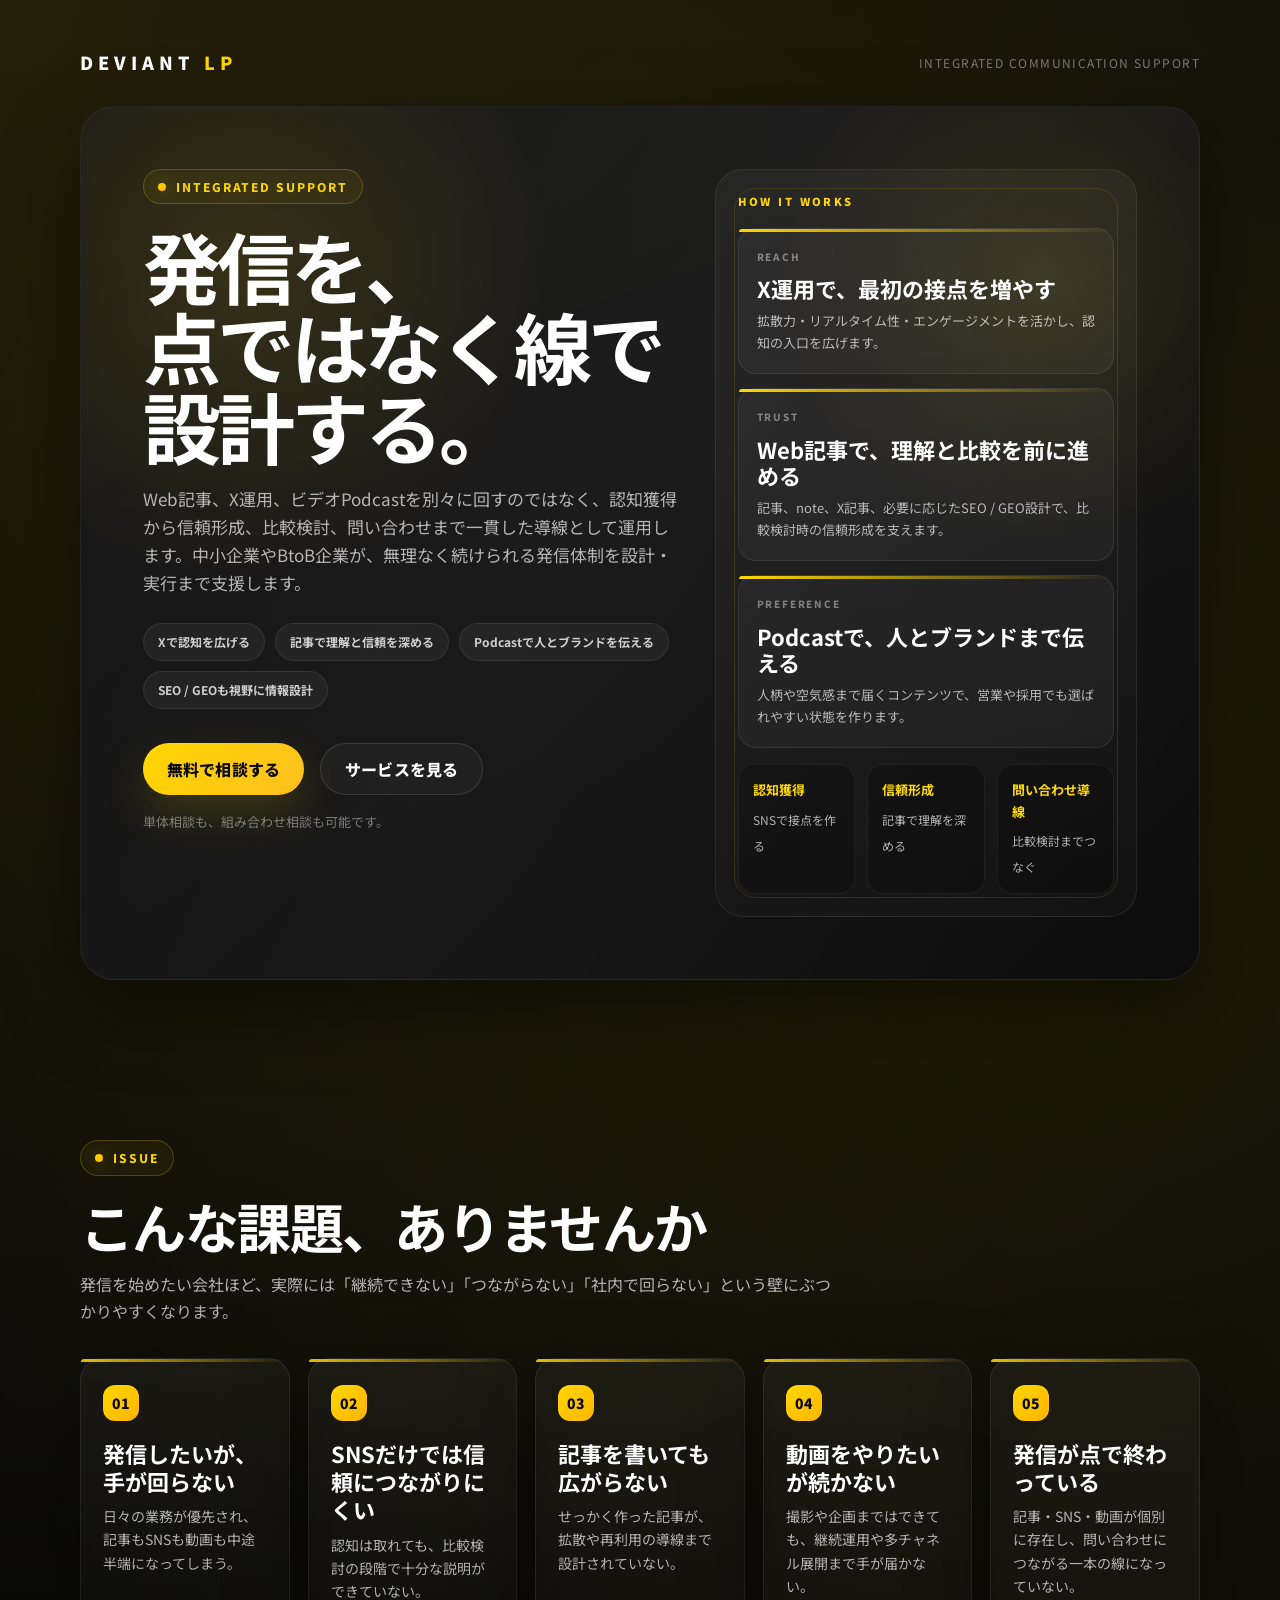
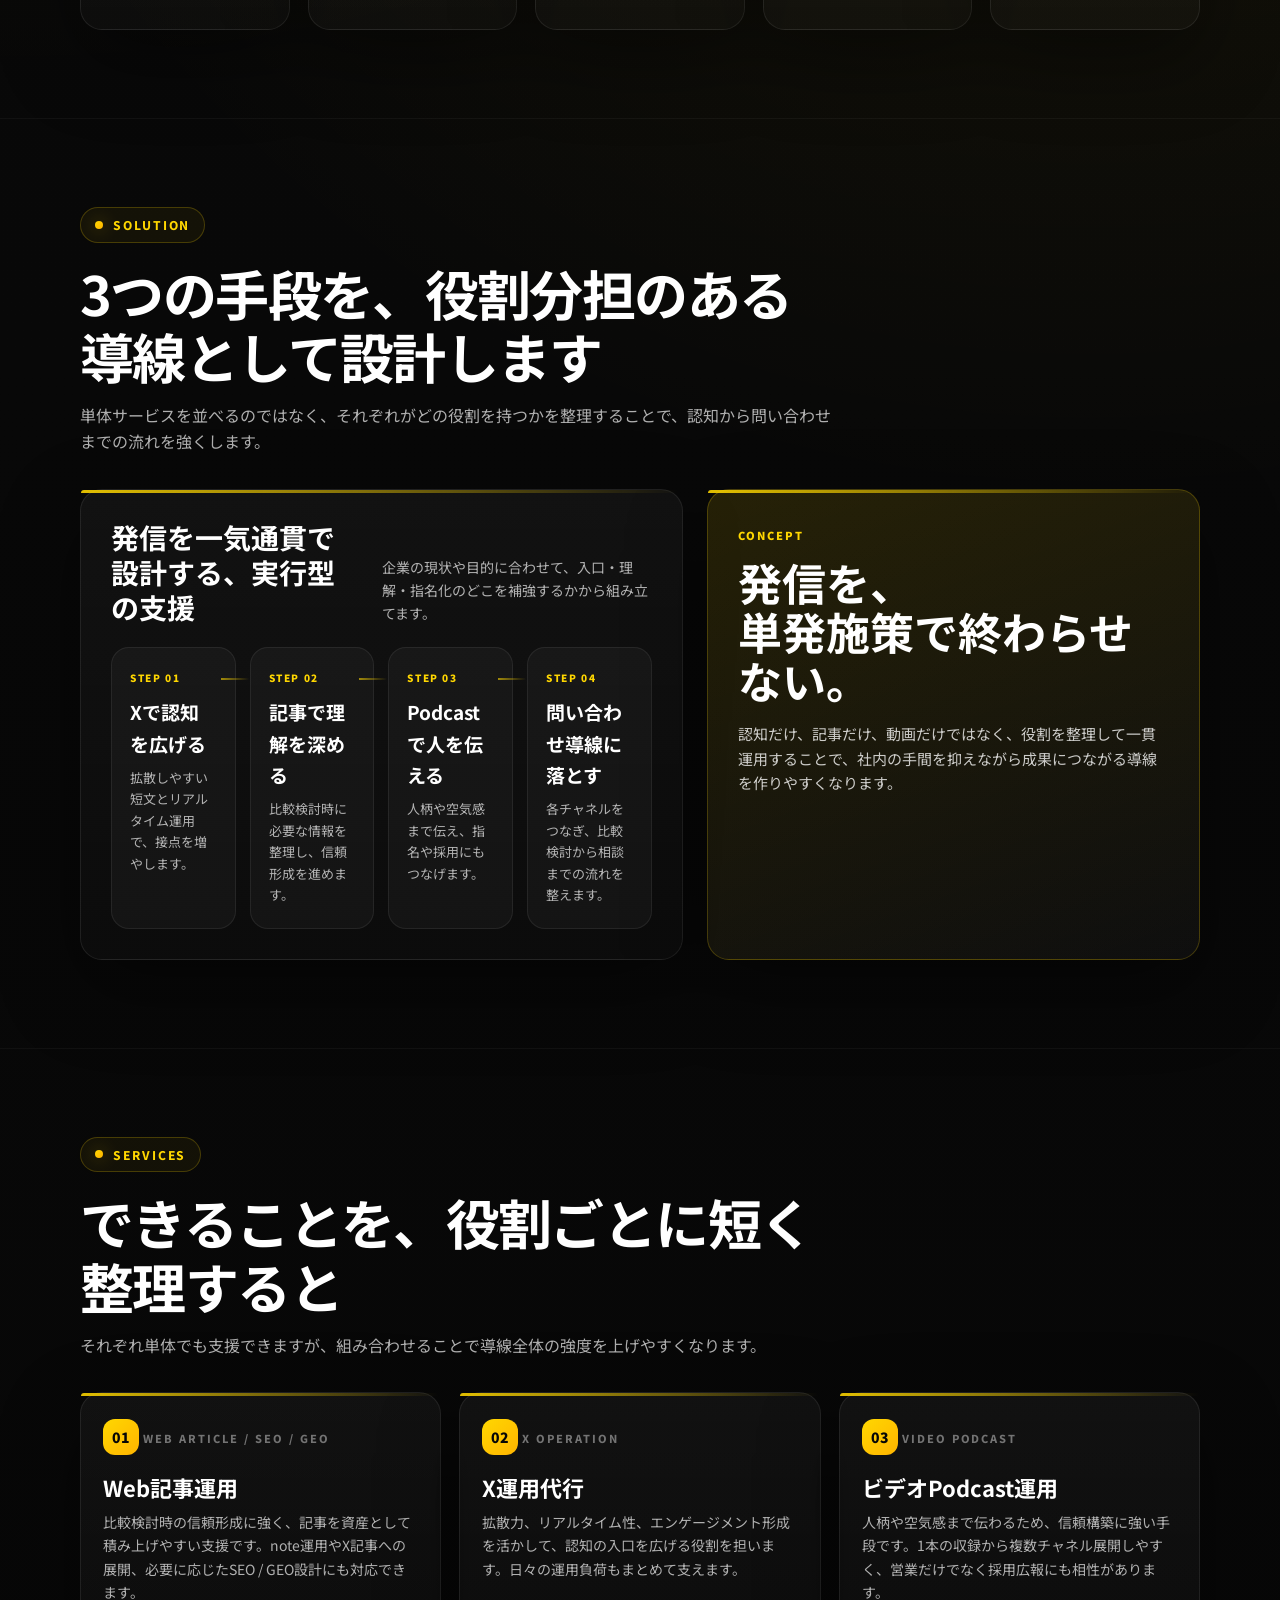
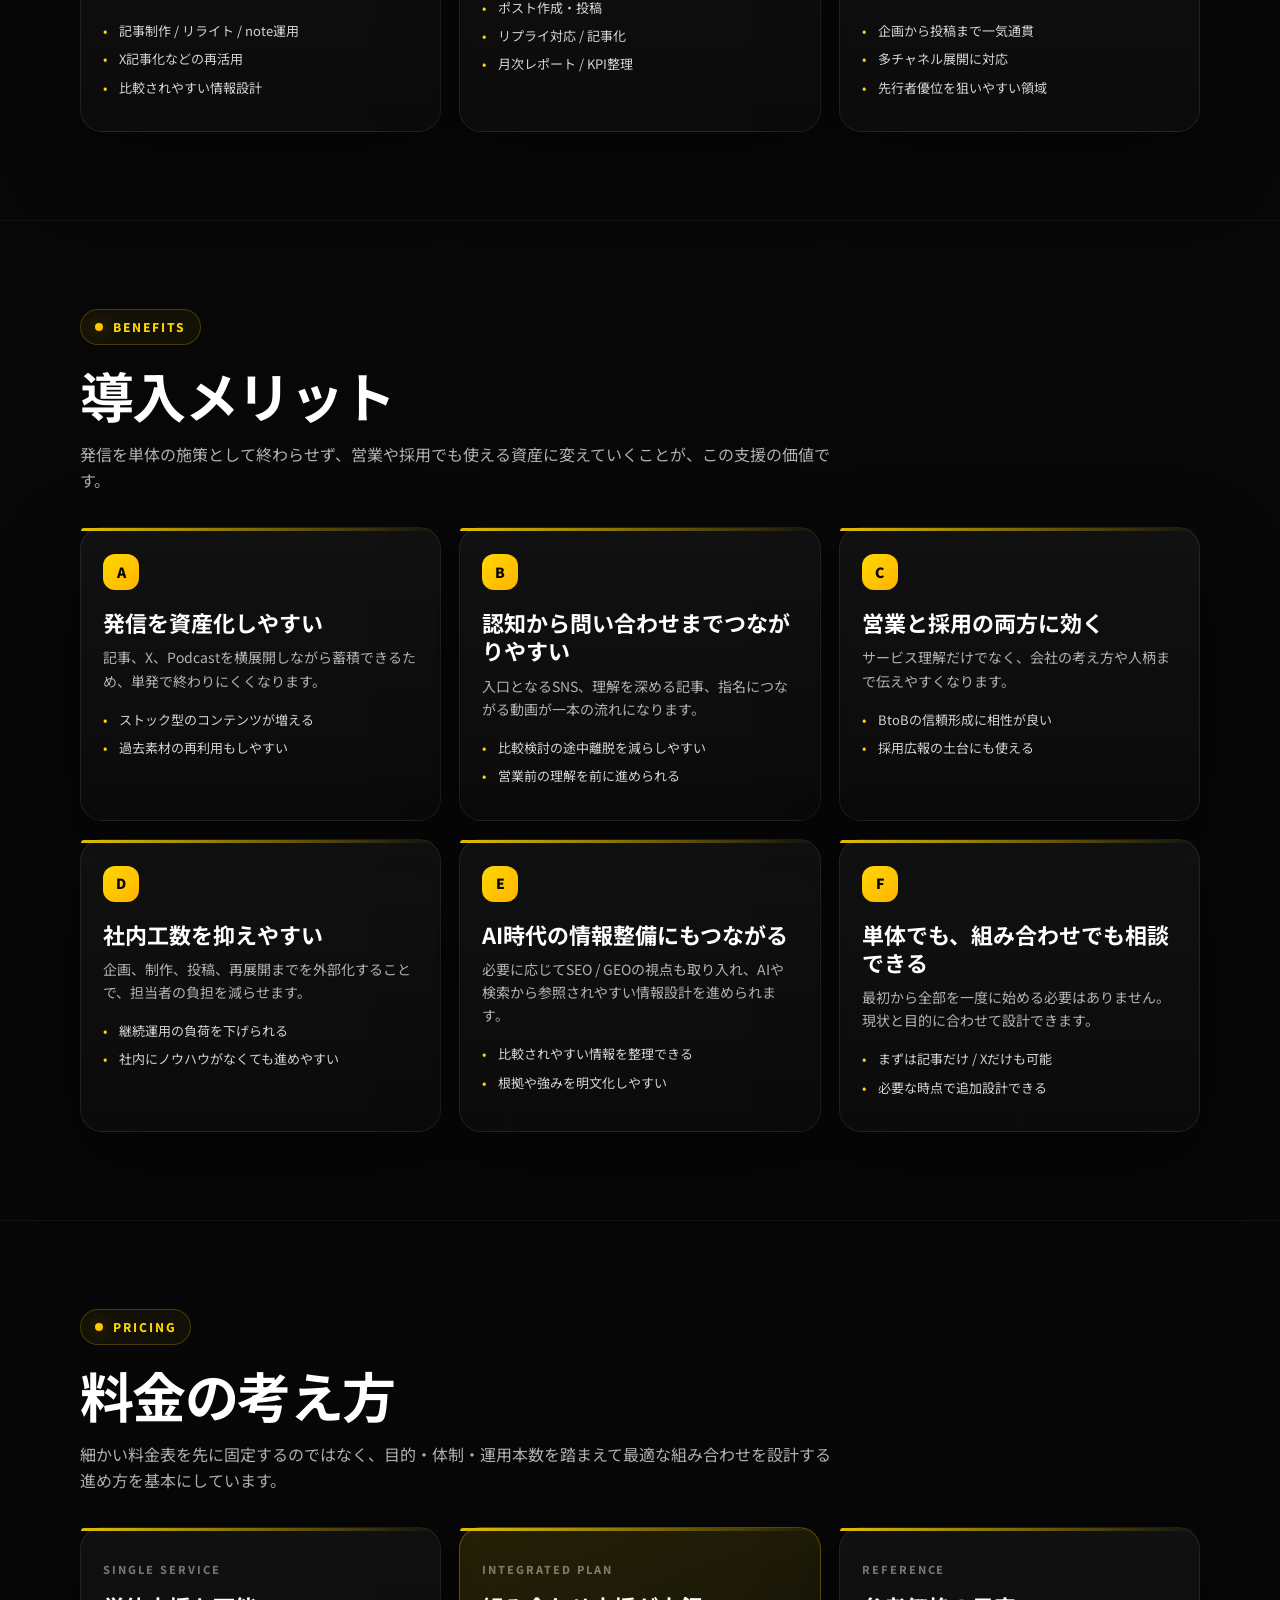
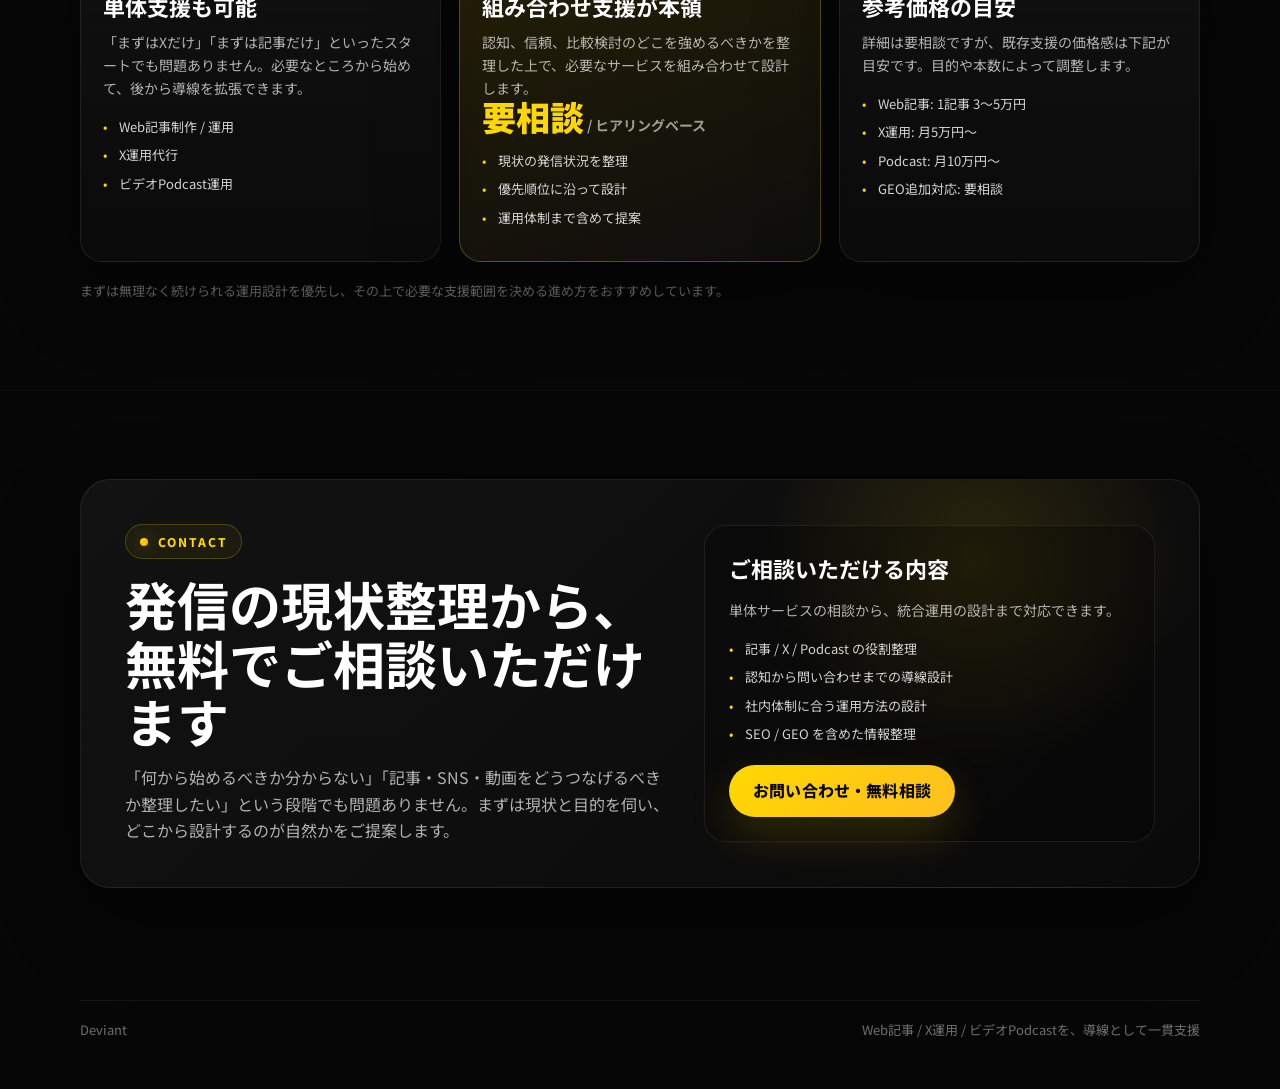
==== index.html @ d6ecdac7 "Update and rename integrated_lp.html to index.html" ====
﻿<!DOCTYPE html>
<html lang="ja">
<head>
    <meta charset="UTF-8">
    <meta name="viewport" content="width=device-width, initial-scale=1.0">
    <title>発信を、点ではなく線で設計する | Deviant</title>
    <link href="https://fonts.googleapis.com/css2?family=Noto+Sans+JP:wght@400;500;700;900&display=swap" rel="stylesheet">
    <style>
        :root {
            --bg: #070707;
            --bg-soft: #101010;
            --panel: rgba(255, 255, 255, 0.04);
            --panel-strong: rgba(255, 255, 255, 0.07);
            --line: rgba(255, 215, 0, 0.22);
            --line-soft: rgba(255, 255, 255, 0.08);
            --text: #ffffff;
            --muted: rgba(255, 255, 255, 0.68);
            --subtle: rgba(255, 255, 255, 0.42);
            --gold: #ffd700;
            --gold-deep: #d39d08;
            --shadow: 0 28px 80px rgba(0, 0, 0, 0.42);
            --radius-xl: 28px;
            --radius-lg: 22px;
            --radius-md: 16px;
            --content: min(1120px, calc(100% - 40px));
        }

        * {
            box-sizing: border-box;
            margin: 0;
            padding: 0;
        }

        html {
            scroll-behavior: smooth;
        }

        body {
            font-family: 'Noto Sans JP', sans-serif;
            color: var(--text);
            background:
                radial-gradient(circle at top left, rgba(255, 215, 0, 0.11), transparent 28%),
                radial-gradient(circle at 85% 15%, rgba(255, 215, 0, 0.08), transparent 24%),
                linear-gradient(180deg, #090909 0%, #060606 100%);
            line-height: 1.65;
        }

        body::before {
            content: "";
            position: fixed;
            inset: 0;
            pointer-events: none;
            background-image:
                linear-gradient(rgba(255, 255, 255, 0.015) 1px, transparent 1px),
                linear-gradient(90deg, rgba(255, 255, 255, 0.015) 1px, transparent 1px);
            background-size: 56px 56px;
            mask-image: linear-gradient(180deg, rgba(0, 0, 0, 0.85), transparent 90%);
            opacity: 0.5;
        }

        a {
            color: inherit;
            text-decoration: none;
        }

        .container {
            width: var(--content);
            margin: 0 auto;
        }

        .section {
            position: relative;
            padding: 88px 0;
        }

        .section + .section {
            border-top: 1px solid rgba(255, 255, 255, 0.04);
        }

        .eyebrow {
            display: inline-flex;
            align-items: center;
            gap: 10px;
            padding: 7px 14px;
            border: 1px solid var(--line);
            border-radius: 999px;
            color: var(--gold);
            font-size: 12px;
            font-weight: 800;
            letter-spacing: 0.16em;
            text-transform: uppercase;
            background: rgba(255, 215, 0, 0.05);
        }

        .eyebrow::before {
            content: "";
            width: 8px;
            height: 8px;
            border-radius: 999px;
            background: linear-gradient(135deg, var(--gold), #ffb300);
            box-shadow: 0 0 18px rgba(255, 215, 0, 0.45);
        }

        .section-head {
            max-width: 760px;
            margin-bottom: 34px;
        }

        .section-head h2 {
            font-size: clamp(32px, 5vw, 54px);
            line-height: 1.18;
            letter-spacing: -0.03em;
            margin: 18px 0 14px;
        }

        .section-head p {
            font-size: 16px;
            color: var(--muted);
        }

        .hero {
            padding: 28px 0 72px;
        }

        .hero-header {
            display: flex;
            align-items: center;
            justify-content: space-between;
            padding: 20px 0 28px;
        }

        .brand {
            font-size: 18px;
            font-weight: 900;
            letter-spacing: 0.28em;
            text-transform: uppercase;
        }

        .brand span {
            color: var(--gold);
        }

        .nav-note {
            font-size: 12px;
            color: var(--subtle);
            letter-spacing: 0.12em;
            text-transform: uppercase;
        }

        .hero-shell {
            position: relative;
            overflow: hidden;
            border: 1px solid rgba(255, 255, 255, 0.08);
            border-radius: 34px;
            background:
                linear-gradient(135deg, rgba(255, 255, 255, 0.04), rgba(255, 255, 255, 0.02)),
                linear-gradient(160deg, rgba(16, 16, 16, 0.96), rgba(8, 8, 8, 0.98));
            box-shadow: var(--shadow);
        }

        .hero-shell::before {
            content: "";
            position: absolute;
            inset: 0;
            background:
                radial-gradient(circle at 14% 18%, rgba(255, 215, 0, 0.12), transparent 26%),
                radial-gradient(circle at 86% 20%, rgba(255, 215, 0, 0.09), transparent 22%),
                linear-gradient(120deg, transparent 0%, rgba(255, 255, 255, 0.03) 48%, transparent 100%);
            pointer-events: none;
        }

        .hero-grid {
            position: relative;
            display: grid;
            grid-template-columns: minmax(0, 1.12fr) minmax(320px, 0.88fr);
            gap: 34px;
            padding: 62px;
        }

        .hero-copy h1 {
            font-size: clamp(42px, 7vw, 78px);
            line-height: 1.02;
            letter-spacing: -0.05em;
            margin: 22px 0 20px;
        }

        .hero-copy h1 .accent {
            display: block;
        }

        .hero-copy .lead {
            max-width: 680px;
            font-size: 17px;
            color: var(--muted);
        }

        .hero-micro {
            display: flex;
            flex-wrap: wrap;
            gap: 10px;
            margin: 26px 0 34px;
        }

        .hero-micro span {
            padding: 8px 14px;
            border-radius: 999px;
            background: rgba(255, 255, 255, 0.05);
            border: 1px solid rgba(255, 255, 255, 0.08);
            font-size: 12px;
            color: rgba(255, 255, 255, 0.78);
            font-weight: 700;
        }

        .hero-actions {
            display: flex;
            flex-wrap: wrap;
            align-items: center;
            gap: 16px;
        }

        .button {
            display: inline-flex;
            align-items: center;
            justify-content: center;
            gap: 10px;
            min-height: 52px;
            padding: 0 24px;
            border-radius: 999px;
            font-weight: 800;
            letter-spacing: 0.01em;
            transition: transform 0.2s ease, box-shadow 0.2s ease;
        }

        .button:hover {
            transform: translateY(-1px);
        }

        .button-primary {
            color: #080808;
            background: linear-gradient(135deg, var(--gold), #ffbf1f);
            box-shadow: 0 18px 44px rgba(255, 215, 0, 0.16);
        }

        .button-secondary {
            border: 1px solid rgba(255, 255, 255, 0.12);
            background: rgba(255, 255, 255, 0.03);
            color: var(--text);
        }

        .hero-note {
            font-size: 13px;
            color: var(--subtle);
        }

        .hero-board {
            position: relative;
            min-height: 100%;
            padding: 22px;
            border-radius: 28px;
            border: 1px solid rgba(255, 255, 255, 0.08);
            background: linear-gradient(180deg, rgba(255, 255, 255, 0.045), rgba(255, 255, 255, 0.02));
        }

        .hero-board::after {
            content: "";
            position: absolute;
            inset: 18px;
            border: 1px solid rgba(255, 215, 0, 0.12);
            border-radius: 22px;
            pointer-events: none;
        }

        .board-label {
            font-size: 11px;
            color: var(--gold);
            letter-spacing: 0.22em;
            text-transform: uppercase;
            font-weight: 900;
            margin-bottom: 18px;
        }

        .board-stack {
            display: grid;
            gap: 14px;
        }

        .signal-card {
            position: relative;
            padding: 20px 18px;
            border-radius: 18px;
            background: rgba(255, 255, 255, 0.04);
            border: 1px solid rgba(255, 255, 255, 0.08);
        }

        .signal-card::before {
            content: "";
            position: absolute;
            left: 0;
            right: 0;
            top: 0;
            height: 3px;
            background: linear-gradient(90deg, var(--gold), transparent);
            border-radius: 18px 18px 0 0;
        }

        .signal-card small {
            display: block;
            font-size: 10px;
            color: var(--subtle);
            letter-spacing: 0.18em;
            text-transform: uppercase;
            margin-bottom: 10px;
            font-weight: 800;
        }

        .signal-card h3 {
            font-size: 22px;
            line-height: 1.22;
            margin-bottom: 8px;
        }

        .signal-card p {
            font-size: 13px;
            color: var(--muted);
        }

        .hero-metric {
            display: grid;
            grid-template-columns: repeat(3, 1fr);
            gap: 12px;
            margin-top: 16px;
        }

        .metric-item {
            padding: 14px;
            border-radius: 16px;
            background: rgba(0, 0, 0, 0.22);
            border: 1px solid rgba(255, 255, 255, 0.06);
        }

        .metric-item strong {
            display: block;
            color: var(--gold);
            font-size: 13px;
            margin-bottom: 4px;
        }

        .metric-item span {
            font-size: 12px;
            color: var(--muted);
        }
        .problem-grid,
        .service-grid,
        .benefit-grid,
        .pricing-grid {
            display: grid;
            gap: 18px;
        }

        .problem-grid {
            grid-template-columns: repeat(5, minmax(0, 1fr));
        }

        .service-grid,
        .benefit-grid,
        .pricing-grid {
            grid-template-columns: repeat(3, minmax(0, 1fr));
        }

        .panel {
            position: relative;
            padding: 26px 22px;
            border-radius: var(--radius-lg);
            border: 1px solid rgba(255, 255, 255, 0.08);
            background: linear-gradient(180deg, rgba(255, 255, 255, 0.045), rgba(255, 255, 255, 0.02));
            box-shadow: var(--shadow);
        }

        .panel::before {
            content: "";
            position: absolute;
            top: 0;
            left: 0;
            right: 0;
            height: 3px;
            border-radius: var(--radius-lg) var(--radius-lg) 0 0;
            background: linear-gradient(90deg, rgba(255, 215, 0, 0.88), rgba(255, 215, 0, 0));
        }

        .problem-card {
            min-height: 212px;
        }

        .problem-index,
        .service-index,
        .benefit-index {
            display: inline-flex;
            align-items: center;
            justify-content: center;
            width: 36px;
            height: 36px;
            border-radius: 12px;
            background: linear-gradient(135deg, var(--gold), #ffb400);
            color: #060606;
            font-size: 14px;
            font-weight: 900;
            margin-bottom: 18px;
        }

        .problem-card h3,
        .service-card h3,
        .benefit-card h3,
        .price-card h3 {
            font-size: 22px;
            line-height: 1.28;
            margin-bottom: 10px;
        }

        .problem-card p,
        .service-card p,
        .benefit-card p,
        .price-card p {
            color: var(--muted);
            font-size: 14px;
        }

        .flow-shell {
            display: grid;
            grid-template-columns: 1.1fr 0.9fr;
            gap: 24px;
            align-items: stretch;
        }

        .flow-panel {
            padding: 30px;
        }

        .flow-header {
            display: flex;
            justify-content: space-between;
            gap: 20px;
            align-items: end;
            margin-bottom: 22px;
        }

        .flow-header h3 {
            font-size: 28px;
            line-height: 1.25;
        }

        .flow-header p {
            max-width: 360px;
            font-size: 14px;
            color: var(--muted);
        }

        .flow-grid {
            display: grid;
            grid-template-columns: repeat(4, minmax(0, 1fr));
            gap: 14px;
        }

        .flow-step {
            position: relative;
            padding: 22px 18px;
            border-radius: 18px;
            background: rgba(255, 255, 255, 0.035);
            border: 1px solid rgba(255, 255, 255, 0.07);
        }

        .flow-step::after {
            content: "";
            position: absolute;
            top: 30px;
            right: -14px;
            width: 28px;
            height: 2px;
            background: linear-gradient(90deg, rgba(255, 215, 0, 0.6), transparent);
        }

        .flow-step:last-child::after {
            display: none;
        }

        .flow-step span {
            display: block;
            font-size: 10px;
            letter-spacing: 0.16em;
            color: var(--gold);
            text-transform: uppercase;
            font-weight: 900;
            margin-bottom: 10px;
        }

        .flow-step h4 {
            font-size: 19px;
            margin-bottom: 8px;
        }

        .flow-step p {
            font-size: 13px;
            color: var(--muted);
        }

        .quote-panel {
            padding: 30px;
            background: linear-gradient(160deg, rgba(255, 215, 0, 0.12), rgba(255, 255, 255, 0.03));
            border: 1px solid rgba(255, 215, 0, 0.22);
        }

        .quote-panel small {
            display: inline-block;
            color: var(--gold);
            font-size: 11px;
            letter-spacing: 0.18em;
            text-transform: uppercase;
            font-weight: 900;
            margin-bottom: 14px;
        }

        .quote-panel h3 {
            font-size: clamp(30px, 4vw, 44px);
            line-height: 1.12;
            margin-bottom: 16px;
        }

        .quote-panel p {
            font-size: 15px;
            color: rgba(255, 255, 255, 0.78);
        }

        .service-card ul,
        .benefit-card ul,
        .price-card ul,
        .cta-list {
            list-style: none;
            margin-top: 16px;
        }

        .service-card li,
        .benefit-card li,
        .price-card li,
        .cta-list li {
            position: relative;
            padding-left: 16px;
            color: rgba(255, 255, 255, 0.82);
            font-size: 13px;
            line-height: 1.65;
            margin-bottom: 7px;
        }

        .service-card li::before,
        .benefit-card li::before,
        .price-card li::before,
        .cta-list li::before {
            content: "•";
            position: absolute;
            left: 0;
            color: var(--gold);
        }

        .service-meta,
        .price-meta {
            display: inline-block;
            margin-bottom: 14px;
            color: var(--subtle);
            font-size: 11px;
            font-weight: 800;
            letter-spacing: 0.18em;
            text-transform: uppercase;
        }
        .price-card {
            min-height: 100%;
        }

        .price-card.featured {
            border-color: rgba(255, 215, 0, 0.28);
            background: linear-gradient(160deg, rgba(255, 215, 0, 0.12), rgba(255, 255, 255, 0.03));
        }

        .price-figure {
            font-size: 34px;
            line-height: 1;
            color: var(--gold);
            font-weight: 900;
            margin-bottom: 10px;
        }

        .price-figure span {
            font-size: 14px;
            color: rgba(255, 255, 255, 0.58);
            font-weight: 700;
        }

        .pricing-footnote {
            margin-top: 18px;
            font-size: 13px;
            color: var(--subtle);
        }

        .cta-shell {
            position: relative;
            overflow: hidden;
            padding: 44px;
            border-radius: 30px;
            border: 1px solid rgba(255, 255, 255, 0.08);
            background:
                radial-gradient(circle at 80% 20%, rgba(255, 215, 0, 0.12), transparent 22%),
                linear-gradient(135deg, rgba(255, 255, 255, 0.05), rgba(255, 255, 255, 0.02));
            box-shadow: var(--shadow);
        }

        .cta-grid {
            display: grid;
            grid-template-columns: minmax(0, 1.1fr) minmax(280px, 0.9fr);
            gap: 28px;
            align-items: center;
        }

        .cta-copy h2 {
            font-size: clamp(32px, 5vw, 52px);
            line-height: 1.12;
            margin: 16px 0 14px;
        }

        .cta-copy p {
            color: var(--muted);
            font-size: 16px;
        }

        .cta-card {
            padding: 24px;
            border-radius: 22px;
            background: rgba(0, 0, 0, 0.24);
            border: 1px solid rgba(255, 255, 255, 0.08);
        }

        .cta-card h3 {
            font-size: 22px;
            margin-bottom: 12px;
        }

        .cta-card p {
            font-size: 14px;
            color: var(--muted);
            margin-bottom: 16px;
        }

        footer {
            padding: 24px 0 48px;
        }

        .footer-inner {
            display: flex;
            justify-content: space-between;
            gap: 18px;
            align-items: center;
            color: var(--subtle);
            font-size: 13px;
            border-top: 1px solid rgba(255, 255, 255, 0.06);
            padding-top: 18px;
        }

        @media (max-width: 1080px) {
            .problem-grid {
                grid-template-columns: repeat(3, minmax(0, 1fr));
            }

            .flow-shell,
            .cta-grid,
            .hero-grid {
                grid-template-columns: 1fr;
            }

            .flow-grid {
                grid-template-columns: repeat(2, minmax(0, 1fr));
            }

            .flow-step::after {
                display: none;
            }
        }

        @media (max-width: 760px) {
            .section {
                padding: 64px 0;
            }

            .hero {
                padding-bottom: 48px;
            }

            .hero-header {
                flex-direction: column;
                align-items: flex-start;
                gap: 8px;
            }

            .hero-shell {
                border-radius: 26px;
            }

            .hero-grid,
            .cta-shell {
                padding: 26px;
            }

            .hero-copy h1 {
                font-size: clamp(36px, 12vw, 56px);
            }

            .hero-copy .lead,
            .section-head p,
            .cta-copy p {
                font-size: 15px;
            }

            .problem-grid,
            .service-grid,
            .benefit-grid,
            .pricing-grid,
            .flow-grid {
                grid-template-columns: 1fr;
            }

            .hero-metric {
                grid-template-columns: 1fr;
            }

            .problem-card {
                min-height: auto;
            }

            .quote-panel h3 {
                font-size: 30px;
            }

            .footer-inner {
                flex-direction: column;
                align-items: flex-start;
            }
        }
    </style>
</head>
<body>
    <!-- Hero -->
    <header class="hero">
        <div class="container">
            <div class="hero-header">
                <a class="brand" href="#top">DEVIANT <span>LP</span></a>
                <div class="nav-note">Integrated Communication Support</div>
            </div>

            <div class="hero-shell" id="top">
                <div class="hero-grid">
                    <div class="hero-copy">
                        <div class="eyebrow">Integrated Support</div>
                        <h1>発信を、<span class="accent">点ではなく線で設計する。</span></h1>
                        <p class="lead">Web記事、X運用、ビデオPodcastを別々に回すのではなく、認知獲得から信頼形成、比較検討、問い合わせまで一貫した導線として運用します。中小企業やBtoB企業が、無理なく続けられる発信体制を設計・実行まで支援します。</p>

                        <div class="hero-micro">
                            <span>Xで認知を広げる</span>
                            <span>記事で理解と信頼を深める</span>
                            <span>Podcastで人とブランドを伝える</span>
                            <span>SEO / GEOも視野に情報設計</span>
                        </div>

                        <div class="hero-actions">
                            <a class="button button-primary" href="#contact">無料で相談する</a>
                            <a class="button button-secondary" href="#services">サービスを見る</a>
                            <div class="hero-note">単体相談も、組み合わせ相談も可能です。</div>
                        </div>
                    </div>

                    <div class="hero-board">
                        <div class="board-label">How It Works</div>
                        <div class="board-stack">
                            <article class="signal-card">
                                <small>Reach</small>
                                <h3>X運用で、最初の接点を増やす</h3>
                                <p>拡散力・リアルタイム性・エンゲージメントを活かし、認知の入口を広げます。</p>
                            </article>
                            <article class="signal-card">
                                <small>Trust</small>
                                <h3>Web記事で、理解と比較を前に進める</h3>
                                <p>記事、note、X記事、必要に応じたSEO / GEO設計で、比較検討時の信頼形成を支えます。</p>
                            </article>
                            <article class="signal-card">
                                <small>Preference</small>
                                <h3>Podcastで、人とブランドまで伝える</h3>
                                <p>人柄や空気感まで届くコンテンツで、営業や採用でも選ばれやすい状態を作ります。</p>
                            </article>
                        </div>

                        <div class="hero-metric">
                            <div class="metric-item">
                                <strong>認知獲得</strong>
                                <span>SNSで接点を作る</span>
                            </div>
                            <div class="metric-item">
                                <strong>信頼形成</strong>
                                <span>記事で理解を深める</span>
                            </div>
                            <div class="metric-item">
                                <strong>問い合わせ導線</strong>
                                <span>比較検討までつなぐ</span>
                            </div>
                        </div>
                    </div>
                </div>
            </div>
        </div>
    </header>

    <!-- Problems -->
    <section class="section" aria-labelledby="problems">
        <div class="container">
            <div class="section-head">
                <div class="eyebrow">Issue</div>
                <h2 id="problems">こんな課題、ありませんか</h2>
                <p>発信を始めたい会社ほど、実際には「継続できない」「つながらない」「社内で回らない」という壁にぶつかりやすくなります。</p>
            </div>
            <div class="problem-grid">
                <article class="panel problem-card">
                    <div class="problem-index">01</div>
                    <h3>発信したいが、手が回らない</h3>
                    <p>日々の業務が優先され、記事もSNSも動画も中途半端になってしまう。</p>
                </article>
                <article class="panel problem-card">
                    <div class="problem-index">02</div>
                    <h3>SNSだけでは信頼につながりにくい</h3>
                    <p>認知は取れても、比較検討の段階で十分な説明ができていない。</p>
                </article>
                <article class="panel problem-card">
                    <div class="problem-index">03</div>
                    <h3>記事を書いても広がらない</h3>
                    <p>せっかく作った記事が、拡散や再利用の導線まで設計されていない。</p>
                </article>
                <article class="panel problem-card">
                    <div class="problem-index">04</div>
                    <h3>動画をやりたいが続かない</h3>
                    <p>撮影や企画まではできても、継続運用や多チャネル展開まで手が届かない。</p>
                </article>
                <article class="panel problem-card">
                    <div class="problem-index">05</div>
                    <h3>発信が点で終わっている</h3>
                    <p>記事・SNS・動画が個別に存在し、問い合わせにつながる一本の線になっていない。</p>
                </article>
            </div>
        </div>
    </section>

    <!-- Solution Flow -->
    <section class="section" aria-labelledby="solution">
        <div class="container">
            <div class="section-head">
                <div class="eyebrow">Solution</div>
                <h2 id="solution">3つの手段を、役割分担のある導線として設計します</h2>
                <p>単体サービスを並べるのではなく、それぞれがどの役割を持つかを整理することで、認知から問い合わせまでの流れを強くします。</p>
            </div>

            <div class="flow-shell">
                <div class="panel flow-panel">
                    <div class="flow-header">
                        <h3>発信を一気通貫で設計する、実行型の支援</h3>
                        <p>企業の現状や目的に合わせて、入口・理解・指名化のどこを補強するかから組み立てます。</p>
                    </div>
                    <div class="flow-grid">
                        <article class="flow-step">
                            <span>Step 01</span>
                            <h4>Xで認知を広げる</h4>
                            <p>拡散しやすい短文とリアルタイム運用で、接点を増やします。</p>
                        </article>
                        <article class="flow-step">
                            <span>Step 02</span>
                            <h4>記事で理解を深める</h4>
                            <p>比較検討時に必要な情報を整理し、信頼形成を進めます。</p>
                        </article>
                        <article class="flow-step">
                            <span>Step 03</span>
                            <h4>Podcastで人を伝える</h4>
                            <p>人柄や空気感まで伝え、指名や採用にもつなげます。</p>
                        </article>
                        <article class="flow-step">
                            <span>Step 04</span>
                            <h4>問い合わせ導線に落とす</h4>
                            <p>各チャネルをつなぎ、比較検討から相談までの流れを整えます。</p>
                        </article>
                    </div>
                </div>

                <aside class="panel quote-panel">
                    <small>Concept</small>
                    <h3>発信を、<br>単発施策で終わらせない。</h3>
                    <p>認知だけ、記事だけ、動画だけではなく、役割を整理して一貫運用することで、社内の手間を抑えながら成果につながる導線を作りやすくなります。</p>
                </aside>
            </div>
        </div>
    </section>

    <!-- Services -->
    <section class="section" id="services" aria-labelledby="services-title">
        <div class="container">
            <div class="section-head">
                <div class="eyebrow">Services</div>
                <h2 id="services-title">できることを、役割ごとに短く整理すると</h2>
                <p>それぞれ単体でも支援できますが、組み合わせることで導線全体の強度を上げやすくなります。</p>
            </div>

            <div class="service-grid">
                <article class="panel service-card">
                    <div class="service-index">01</div>
                    <span class="service-meta">Web Article / SEO / GEO</span>
                    <h3>Web記事運用</h3>
                    <p>比較検討時の信頼形成に強く、記事を資産として積み上げやすい支援です。note運用やX記事への展開、必要に応じたSEO / GEO設計にも対応できます。</p>
                    <ul>
                        <li>記事制作 / リライト / note運用</li>
                        <li>X記事化などの再活用</li>
                        <li>比較されやすい情報設計</li>
                    </ul>
                </article>

                <article class="panel service-card">
                    <div class="service-index">02</div>
                    <span class="service-meta">X Operation</span>
                    <h3>X運用代行</h3>
                    <p>拡散力、リアルタイム性、エンゲージメント形成を活かして、認知の入口を広げる役割を担います。日々の運用負荷もまとめて支えます。</p>
                    <ul>
                        <li>ポスト作成・投稿</li>
                        <li>リプライ対応 / 記事化</li>
                        <li>月次レポート / KPI整理</li>
                    </ul>
                </article>

                <article class="panel service-card">
                    <div class="service-index">03</div>
                    <span class="service-meta">Video Podcast</span>
                    <h3>ビデオPodcast運用</h3>
                    <p>人柄や空気感まで伝わるため、信頼構築に強い手段です。1本の収録から複数チャネル展開しやすく、営業だけでなく採用広報にも相性があります。</p>
                    <ul>
                        <li>企画から投稿まで一気通貫</li>
                        <li>多チャネル展開に対応</li>
                        <li>先行者優位を狙いやすい領域</li>
                    </ul>
                </article>
            </div>
        </div>
    </section>
    <!-- Benefits -->
    <section class="section" aria-labelledby="benefits-title">
        <div class="container">
            <div class="section-head">
                <div class="eyebrow">Benefits</div>
                <h2 id="benefits-title">導入メリット</h2>
                <p>発信を単体の施策として終わらせず、営業や採用でも使える資産に変えていくことが、この支援の価値です。</p>
            </div>

            <div class="benefit-grid">
                <article class="panel benefit-card">
                    <div class="benefit-index">A</div>
                    <h3>発信を資産化しやすい</h3>
                    <p>記事、X、Podcastを横展開しながら蓄積できるため、単発で終わりにくくなります。</p>
                    <ul>
                        <li>ストック型のコンテンツが増える</li>
                        <li>過去素材の再利用もしやすい</li>
                    </ul>
                </article>
                <article class="panel benefit-card">
                    <div class="benefit-index">B</div>
                    <h3>認知から問い合わせまでつながりやすい</h3>
                    <p>入口となるSNS、理解を深める記事、指名につながる動画が一本の流れになります。</p>
                    <ul>
                        <li>比較検討の途中離脱を減らしやすい</li>
                        <li>営業前の理解を前に進められる</li>
                    </ul>
                </article>
                <article class="panel benefit-card">
                    <div class="benefit-index">C</div>
                    <h3>営業と採用の両方に効く</h3>
                    <p>サービス理解だけでなく、会社の考え方や人柄まで伝えやすくなります。</p>
                    <ul>
                        <li>BtoBの信頼形成に相性が良い</li>
                        <li>採用広報の土台にも使える</li>
                    </ul>
                </article>
                <article class="panel benefit-card">
                    <div class="benefit-index">D</div>
                    <h3>社内工数を抑えやすい</h3>
                    <p>企画、制作、投稿、再展開までを外部化することで、担当者の負担を減らせます。</p>
                    <ul>
                        <li>継続運用の負荷を下げられる</li>
                        <li>社内にノウハウがなくても進めやすい</li>
                    </ul>
                </article>
                <article class="panel benefit-card">
                    <div class="benefit-index">E</div>
                    <h3>AI時代の情報整備にもつながる</h3>
                    <p>必要に応じてSEO / GEOの視点も取り入れ、AIや検索から参照されやすい情報設計を進められます。</p>
                    <ul>
                        <li>比較されやすい情報を整理できる</li>
                        <li>根拠や強みを明文化しやすい</li>
                    </ul>
                </article>
                <article class="panel benefit-card">
                    <div class="benefit-index">F</div>
                    <h3>単体でも、組み合わせでも相談できる</h3>
                    <p>最初から全部を一度に始める必要はありません。現状と目的に合わせて設計できます。</p>
                    <ul>
                        <li>まずは記事だけ / Xだけも可能</li>
                        <li>必要な時点で追加設計できる</li>
                    </ul>
                </article>
            </div>
        </div>
    </section>

    <!-- Pricing -->
    <section class="section" aria-labelledby="pricing-title">
        <div class="container">
            <div class="section-head">
                <div class="eyebrow">Pricing</div>
                <h2 id="pricing-title">料金の考え方</h2>
                <p>細かい料金表を先に固定するのではなく、目的・体制・運用本数を踏まえて最適な組み合わせを設計する進め方を基本にしています。</p>
            </div>

            <div class="pricing-grid">
                <article class="panel price-card">
                    <span class="price-meta">Single Service</span>
                    <h3>単体支援も可能</h3>
                    <p>「まずはXだけ」「まずは記事だけ」といったスタートでも問題ありません。必要なところから始めて、後から導線を拡張できます。</p>
                    <ul>
                        <li>Web記事制作 / 運用</li>
                        <li>X運用代行</li>
                        <li>ビデオPodcast運用</li>
                    </ul>
                </article>

                <article class="panel price-card featured">
                    <span class="price-meta">Integrated Plan</span>
                    <h3>組み合わせ支援が本領</h3>
                    <p>認知、信頼、比較検討のどこを強めるべきかを整理した上で、必要なサービスを組み合わせて設計します。</p>
                    <div class="price-figure">要相談<span> / ヒアリングベース</span></div>
                    <ul>
                        <li>現状の発信状況を整理</li>
                        <li>優先順位に沿って設計</li>
                        <li>運用体制まで含めて提案</li>
                    </ul>
                </article>

                <article class="panel price-card">
                    <span class="price-meta">Reference</span>
                    <h3>参考価格の目安</h3>
                    <p>詳細は要相談ですが、既存支援の価格感は下記が目安です。目的や本数によって調整します。</p>
                    <ul>
                        <li>Web記事: 1記事 3〜5万円</li>
                        <li>X運用: 月5万円〜</li>
                        <li>Podcast: 月10万円〜</li>
                        <li>GEO追加対応: 要相談</li>
                    </ul>
                </article>
            </div>

            <p class="pricing-footnote">まずは無理なく続けられる運用設計を優先し、その上で必要な支援範囲を決める進め方をおすすめしています。</p>
        </div>
    </section>

    <!-- CTA -->
    <section class="section" id="contact" aria-labelledby="cta-title">
        <div class="container">
            <div class="cta-shell">
                <div class="cta-grid">
                    <div class="cta-copy">
                        <div class="eyebrow">Contact</div>
                        <h2 id="cta-title">発信の現状整理から、無料でご相談いただけます</h2>
                        <p>「何から始めるべきか分からない」「記事・SNS・動画をどうつなげるべきか整理したい」という段階でも問題ありません。まずは現状と目的を伺い、どこから設計するのが自然かをご提案します。</p>
                    </div>

                    <div class="cta-card">
                        <h3>ご相談いただける内容</h3>
                        <p>単体サービスの相談から、統合運用の設計まで対応できます。</p>
                        <ul class="cta-list">
                            <li>記事 / X / Podcast の役割整理</li>
                            <li>認知から問い合わせまでの導線設計</li>
                            <li>社内体制に合う運用方法の設計</li>
                            <li>SEO / GEO を含めた情報整理</li>
                        </ul>
                        <div class="hero-actions" style="margin-top: 20px;">
                            <a class="button button-primary" href="#contact">お問い合わせ・無料相談</a>
                        </div>
                    </div>
                </div>
            </div>
        </div>
    </section>

    <footer>
        <div class="container">
            <div class="footer-inner">
                <div>Deviant</div>
                <div>Web記事 / X運用 / ビデオPodcastを、導線として一貫支援</div>
            </div>
        </div>
    </footer>
</body>
</html>
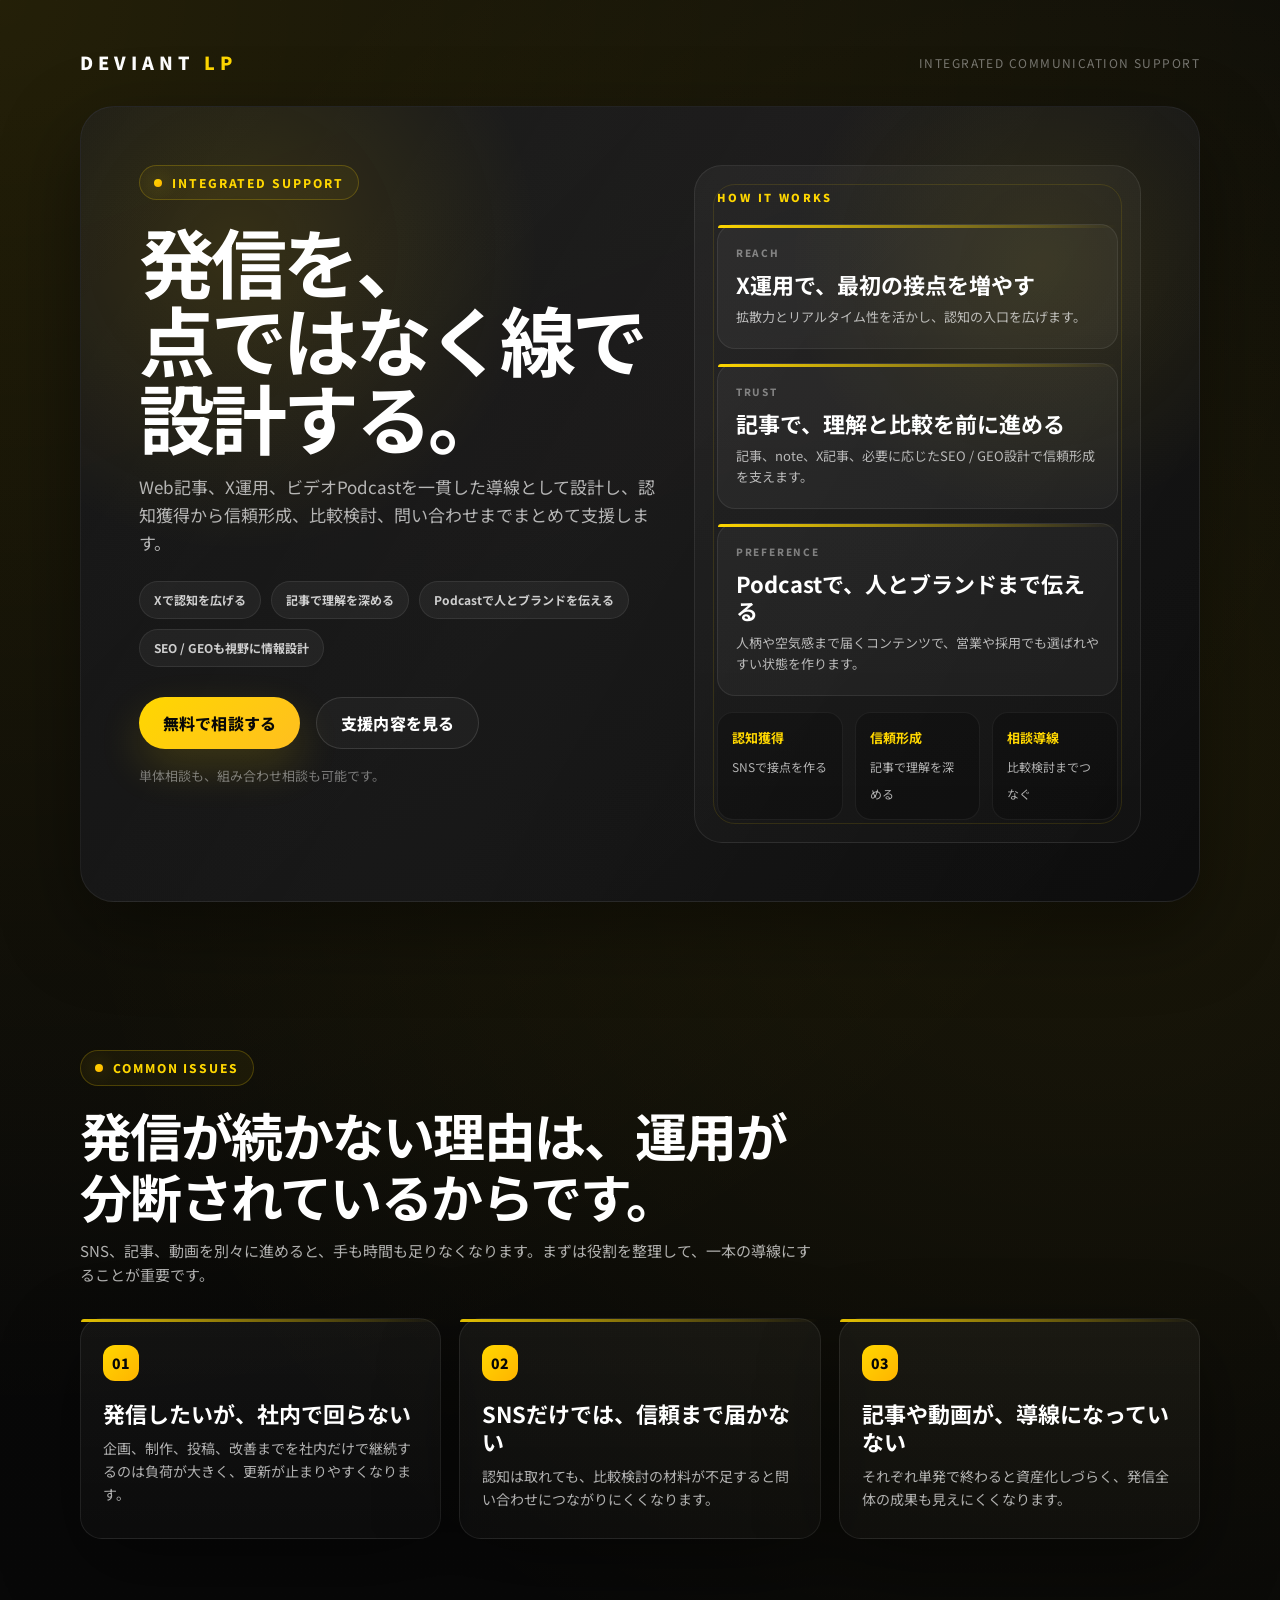
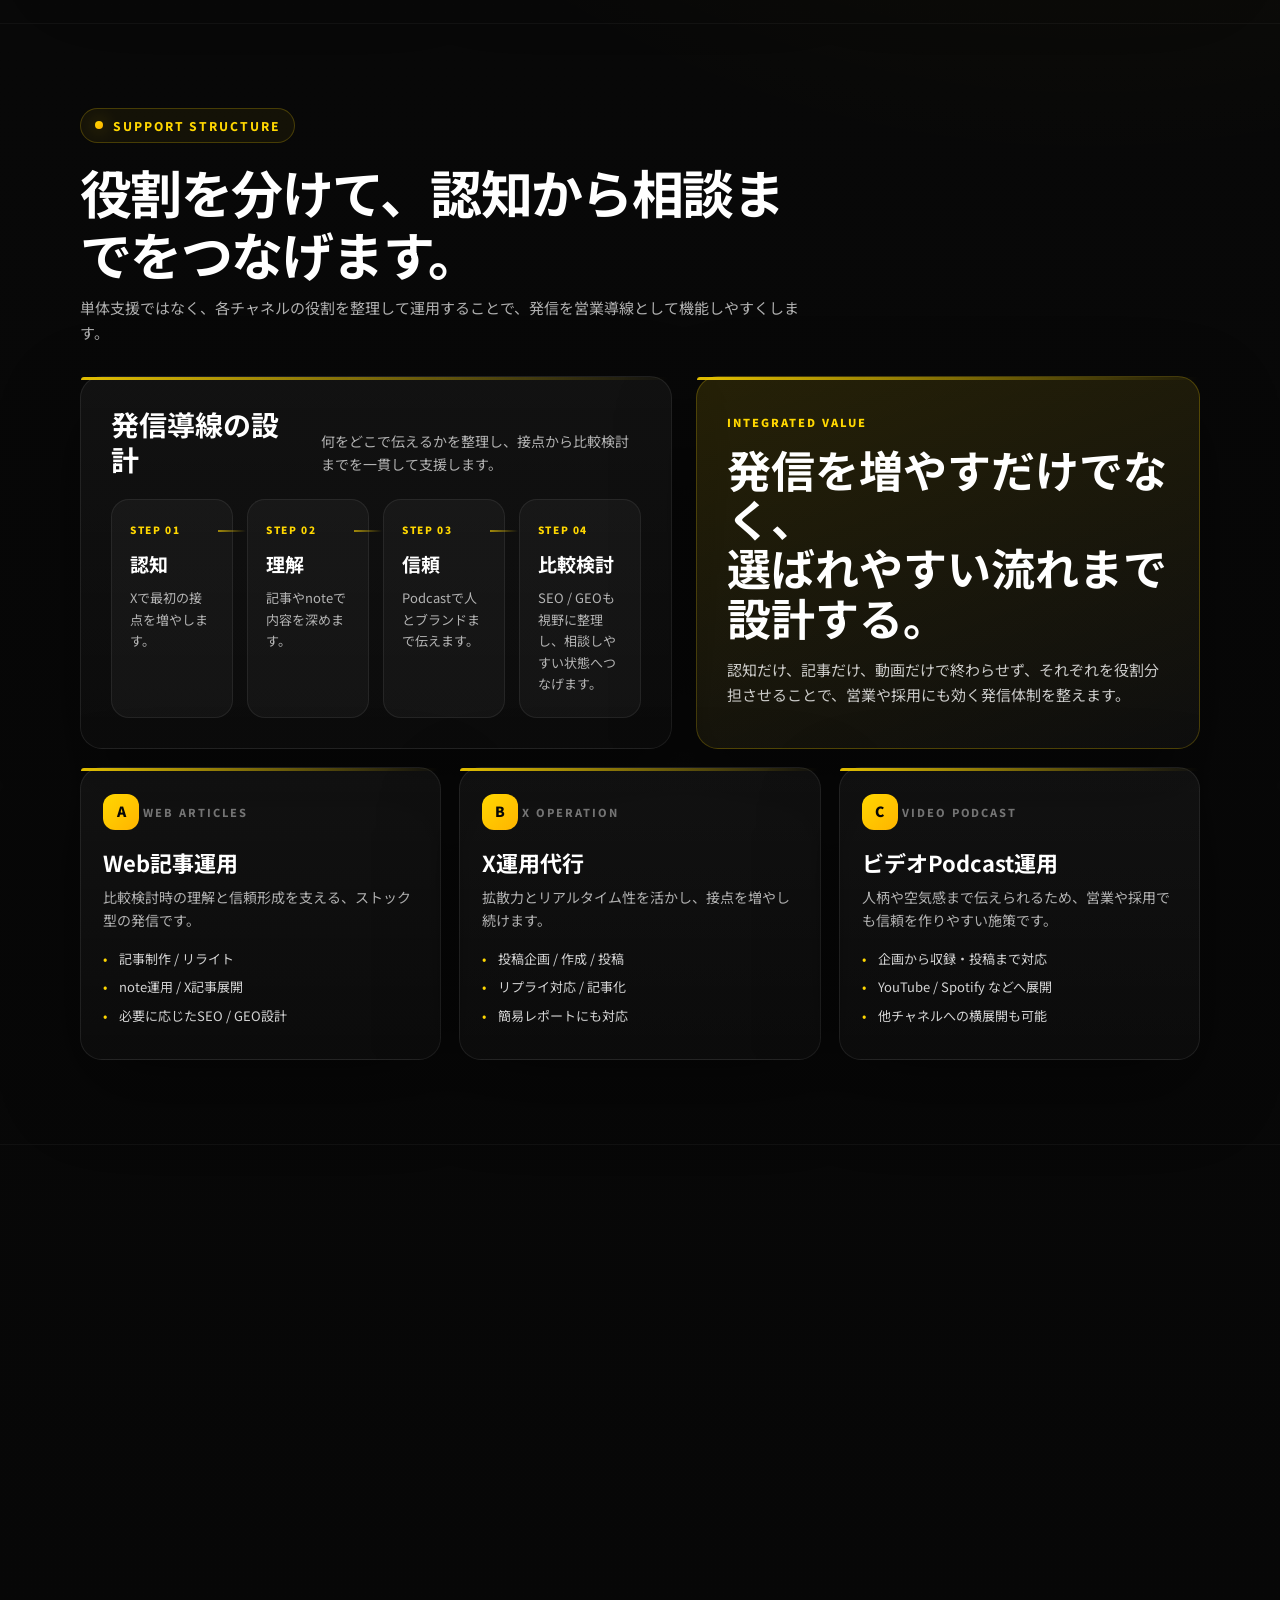
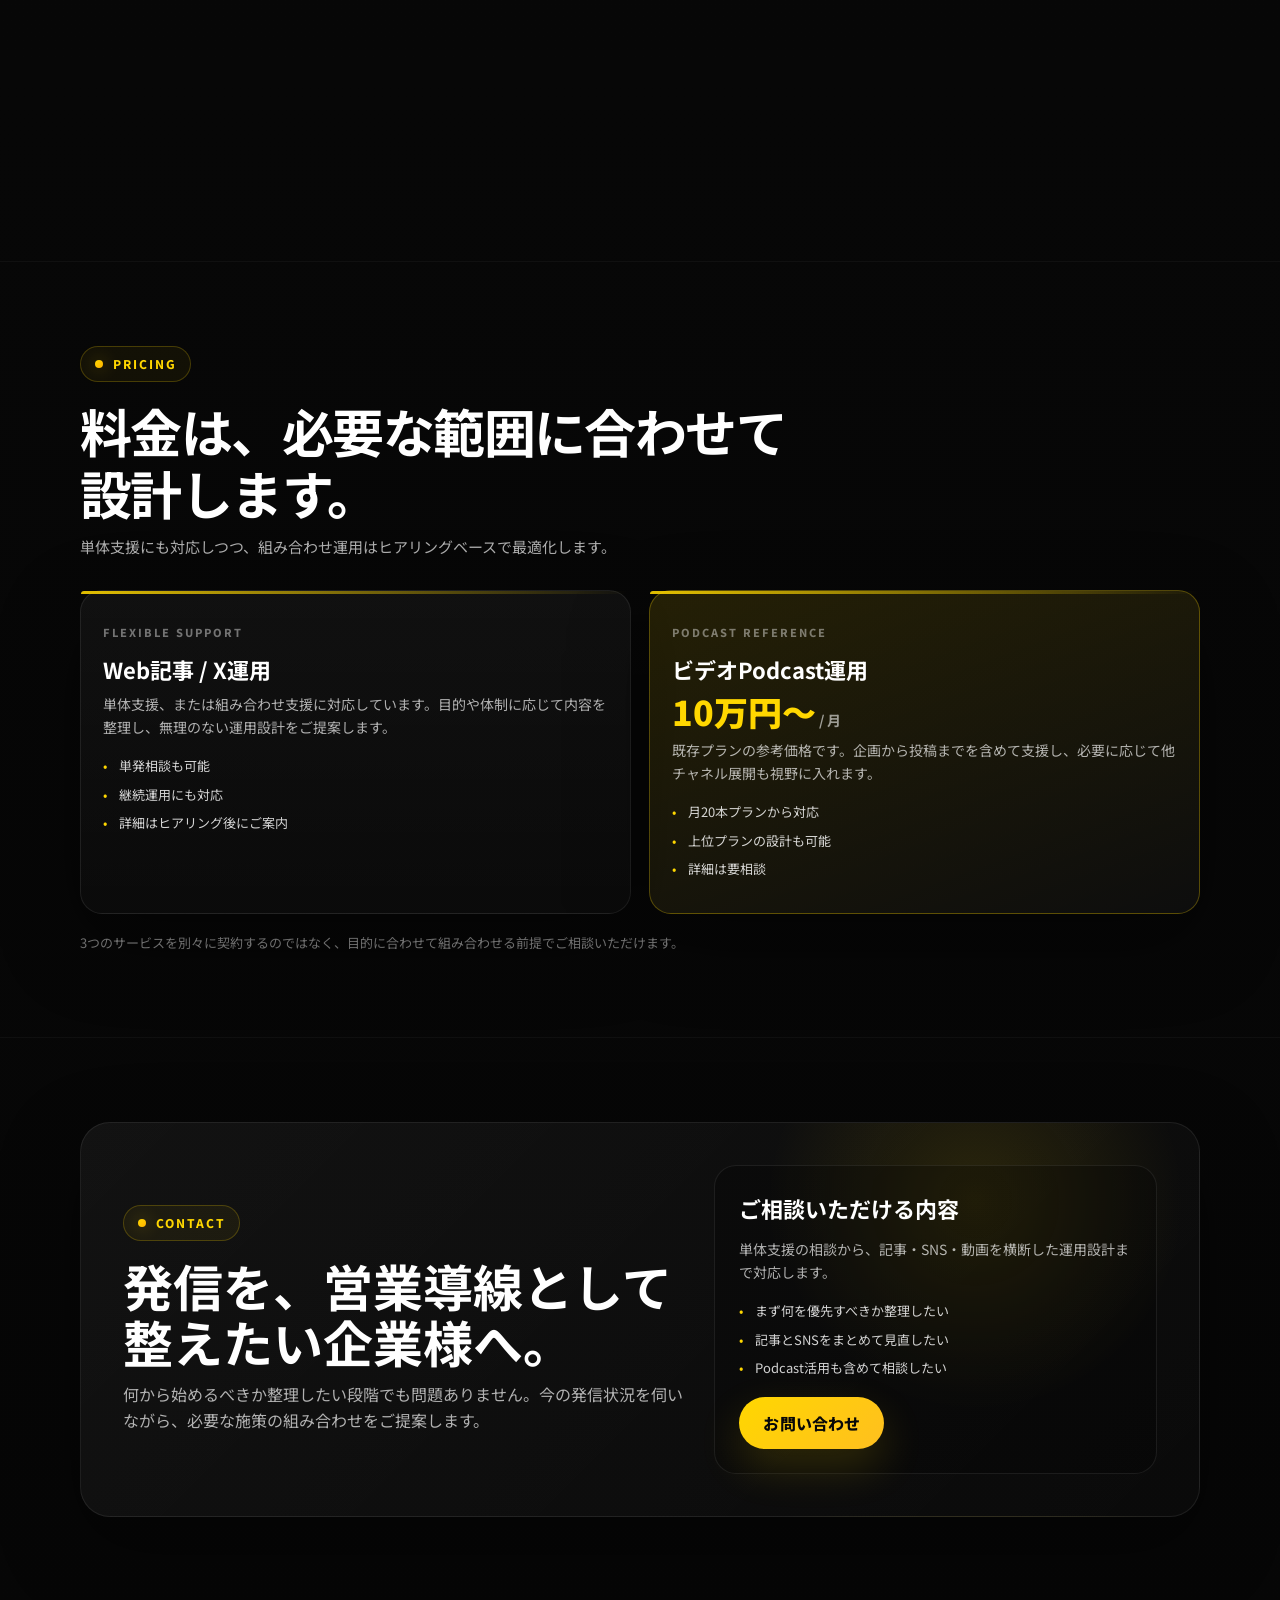
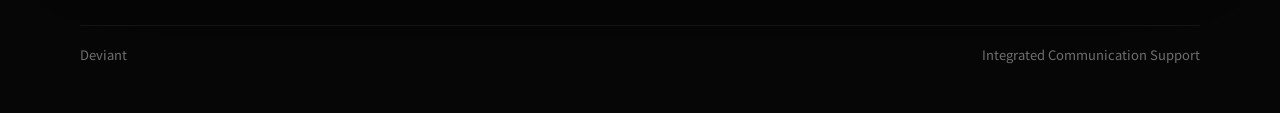
==== commit d8f867e0: "Add files via upload" ====
--- a/index.html
+++ b/index.html
@@ -1,1106 +1,1100 @@
-﻿<!DOCTYPE html>
-<html lang="ja">
-<head>
-    <meta charset="UTF-8">
-    <meta name="viewport" content="width=device-width, initial-scale=1.0">
-    <title>発信を、点ではなく線で設計する | Deviant</title>
-    <link href="https://fonts.googleapis.com/css2?family=Noto+Sans+JP:wght@400;500;700;900&display=swap" rel="stylesheet">
-    <style>
-        :root {
-            --bg: #070707;
-            --bg-soft: #101010;
-            --panel: rgba(255, 255, 255, 0.04);
-            --panel-strong: rgba(255, 255, 255, 0.07);
-            --line: rgba(255, 215, 0, 0.22);
-            --line-soft: rgba(255, 255, 255, 0.08);
-            --text: #ffffff;
-            --muted: rgba(255, 255, 255, 0.68);
-            --subtle: rgba(255, 255, 255, 0.42);
-            --gold: #ffd700;
-            --gold-deep: #d39d08;
-            --shadow: 0 28px 80px rgba(0, 0, 0, 0.42);
-            --radius-xl: 28px;
-            --radius-lg: 22px;
-            --radius-md: 16px;
-            --content: min(1120px, calc(100% - 40px));
+﻿<!DOCTYPE html>
+<html lang="ja">
+<head>
+    <meta charset="UTF-8">
+    <meta name="viewport" content="width=device-width, initial-scale=1.0">
+    <title>発信を、点ではなく線で設計する | Deviant</title>
+    <link href="https://fonts.googleapis.com/css2?family=Noto+Sans+JP:wght@400;500;700;900&display=swap" rel="stylesheet">
+    <style>
+        :root {
+            --bg: #070707;
+            --bg-soft: #101010;
+            --panel: rgba(255, 255, 255, 0.04);
+            --panel-strong: rgba(255, 255, 255, 0.07);
+            --line: rgba(255, 215, 0, 0.22);
+            --line-soft: rgba(255, 255, 255, 0.08);
+            --text: #ffffff;
+            --muted: rgba(255, 255, 255, 0.68);
+            --subtle: rgba(255, 255, 255, 0.42);
+            --gold: #ffd700;
+            --gold-deep: #d39d08;
+            --shadow: 0 28px 80px rgba(0, 0, 0, 0.42);
+            --radius-xl: 28px;
+            --radius-lg: 22px;
+            --radius-md: 16px;
+            --content: min(1120px, calc(100% - 40px));
+        }
+
+        * {
+            box-sizing: border-box;
+            margin: 0;
+            padding: 0;
+        }
+
+        html {
+            scroll-behavior: smooth;
+        }
+
+        body {
+            font-family: 'Noto Sans JP', sans-serif;
+            color: var(--text);
+            background:
+                radial-gradient(circle at top left, rgba(255, 215, 0, 0.11), transparent 28%),
+                radial-gradient(circle at 85% 15%, rgba(255, 215, 0, 0.08), transparent 24%),
+                linear-gradient(180deg, #090909 0%, #060606 100%);
+            line-height: 1.65;
+        }
+
+        body::before {
+            content: "";
+            position: fixed;
+            inset: 0;
+            pointer-events: none;
+            background-image:
+                linear-gradient(rgba(255, 255, 255, 0.015) 1px, transparent 1px),
+                linear-gradient(90deg, rgba(255, 255, 255, 0.015) 1px, transparent 1px);
+            background-size: 56px 56px;
+            mask-image: linear-gradient(180deg, rgba(0, 0, 0, 0.85), transparent 90%);
+            opacity: 0.5;
+        }
+
+        a {
+            color: inherit;
+            text-decoration: none;
+        }
+
+        .container {
+            width: var(--content);
+            margin: 0 auto;
+        }
+
+        .section {
+            position: relative;
+            padding: 84px 0;
+        }
+
+        .section + .section {
+            border-top: 1px solid rgba(255, 255, 255, 0.04);
+        }
+
+        .eyebrow {
+            display: inline-flex;
+            align-items: center;
+            gap: 10px;
+            padding: 7px 14px;
+            border: 1px solid var(--line);
+            border-radius: 999px;
+            color: var(--gold);
+            font-size: 12px;
+            font-weight: 800;
+            letter-spacing: 0.16em;
+            text-transform: uppercase;
+            background: rgba(255, 215, 0, 0.05);
+        }
+
+        .eyebrow::before {
+            content: "";
+            width: 8px;
+            height: 8px;
+            border-radius: 999px;
+            background: linear-gradient(135deg, var(--gold), #ffb300);
+            box-shadow: 0 0 18px rgba(255, 215, 0, 0.45);
+        }
+
+        .section-head {
+            max-width: 740px;
+            margin-bottom: 30px;
+        }
+
+        .section-head h2 {
+            font-size: clamp(32px, 5vw, 52px);
+            line-height: 1.18;
+            letter-spacing: -0.03em;
+            margin: 18px 0 12px;
+        }
+
+        .section-head p {
+            font-size: 15px;
+            color: var(--muted);
+        }
+
+        .hero {
+            padding: 28px 0 64px;
+        }
+
+        .hero-header {
+            display: flex;
+            align-items: center;
+            justify-content: space-between;
+            padding: 20px 0 28px;
+        }
+
+        .brand {
+            font-size: 18px;
+            font-weight: 900;
+            letter-spacing: 0.28em;
+            text-transform: uppercase;
+        }
+
+        .brand span {
+            color: var(--gold);
+        }
+
+        .nav-note {
+            font-size: 12px;
+            color: var(--subtle);
+            letter-spacing: 0.12em;
+            text-transform: uppercase;
+        }
+
+        .hero-shell {
+            position: relative;
+            overflow: hidden;
+            border: 1px solid rgba(255, 255, 255, 0.08);
+            border-radius: 34px;
+            background:
+                linear-gradient(135deg, rgba(255, 255, 255, 0.04), rgba(255, 255, 255, 0.02)),
+                linear-gradient(160deg, rgba(16, 16, 16, 0.96), rgba(8, 8, 8, 0.98));
+            box-shadow: var(--shadow);
+        }
+
+        .hero-shell::before {
+            content: "";
+            position: absolute;
+            inset: 0;
+            background:
+                radial-gradient(circle at 14% 18%, rgba(255, 215, 0, 0.12), transparent 26%),
+                radial-gradient(circle at 86% 20%, rgba(255, 215, 0, 0.09), transparent 22%),
+                linear-gradient(120deg, transparent 0%, rgba(255, 255, 255, 0.03) 48%, transparent 100%);
+            pointer-events: none;
+        }
+
+        .hero-grid {
+            position: relative;
+            display: grid;
+            grid-template-columns: minmax(0, 1.08fr) minmax(320px, 0.92fr);
+            gap: 30px;
+            padding: 58px;
+        }
+
+        .hero-copy h1 {
+            font-size: clamp(42px, 7vw, 76px);
+            line-height: 1.02;
+            letter-spacing: -0.05em;
+            margin: 22px 0 18px;
+        }
+
+        .hero-copy h1 .accent {
+            display: block;
+        }
+
+        .hero-copy .lead {
+            max-width: 620px;
+            font-size: 17px;
+            color: var(--muted);
+        }
+
+        .hero-micro {
+            display: flex;
+            flex-wrap: wrap;
+            gap: 10px;
+            margin: 24px 0 30px;
+        }
+
+        .hero-micro span {
+            padding: 8px 14px;
+            border-radius: 999px;
+            background: rgba(255, 255, 255, 0.05);
+            border: 1px solid rgba(255, 255, 255, 0.08);
+            font-size: 12px;
+            color: rgba(255, 255, 255, 0.78);
+            font-weight: 700;
+        }
+
+        .hero-actions {
+            display: flex;
+            flex-wrap: wrap;
+            align-items: center;
+            gap: 16px;
+        }
+
+        .button {
+            display: inline-flex;
+            align-items: center;
+            justify-content: center;
+            gap: 10px;
+            min-height: 52px;
+            padding: 0 24px;
+            border-radius: 999px;
+            font-weight: 800;
+            letter-spacing: 0.01em;
+            transition: transform 0.2s ease, box-shadow 0.2s ease;
+        }
+
+        .button:hover {
+            transform: translateY(-1px);
+        }
+
+        .button-primary {
+            color: #080808;
+            background: linear-gradient(135deg, var(--gold), #ffbf1f);
+            box-shadow: 0 18px 44px rgba(255, 215, 0, 0.16);
+        }
+
+        .button-secondary {
+            border: 1px solid rgba(255, 255, 255, 0.12);
+            background: rgba(255, 255, 255, 0.03);
+            color: var(--text);
+        }
+
+        .hero-note {
+            font-size: 13px;
+            color: var(--subtle);
+        }
+
+        .float-in {
+            opacity: 0;
+            transform: translateY(18px);
+            animation: floatIn 0.7s ease forwards;
+        }
+
+        .float-in.delay-1 { animation-delay: 0.12s; }
+        .float-in.delay-2 { animation-delay: 0.2s; }
+        .float-in.delay-3 { animation-delay: 0.28s; }
+
+        .hero-board {
+            position: relative;
+            min-height: 100%;
+            padding: 22px;
+            border-radius: 28px;
+            border: 1px solid rgba(255, 255, 255, 0.08);
+            background: linear-gradient(180deg, rgba(255, 255, 255, 0.045), rgba(255, 255, 255, 0.02));
+        }
+
+        .hero-board::after {
+            content: "";
+            position: absolute;
+            inset: 18px;
+            border: 1px solid rgba(255, 215, 0, 0.12);
+            border-radius: 22px;
+            pointer-events: none;
+        }
+
+        .board-label {
+            font-size: 11px;
+            color: var(--gold);
+            letter-spacing: 0.22em;
+            text-transform: uppercase;
+            font-weight: 900;
+            margin-bottom: 18px;
+        }
+
+        .board-stack {
+            display: grid;
+            gap: 14px;
+        }
+
+        .signal-card {
+            position: relative;
+            padding: 20px 18px;
+            border-radius: 18px;
+            background: rgba(255, 255, 255, 0.04);
+            border: 1px solid rgba(255, 255, 255, 0.08);
+        }
+
+        .signal-card::before {
+            content: "";
+            position: absolute;
+            left: 0;
+            right: 0;
+            top: 0;
+            height: 3px;
+            background: linear-gradient(90deg, var(--gold), transparent);
+            border-radius: 18px 18px 0 0;
+        }
+
+        .signal-card small {
+            display: block;
+            font-size: 10px;
+            color: var(--subtle);
+            letter-spacing: 0.18em;
+            text-transform: uppercase;
+            margin-bottom: 10px;
+            font-weight: 800;
+        }
+
+        .signal-card h3 {
+            font-size: 22px;
+            line-height: 1.22;
+            margin-bottom: 8px;
+        }
+
+        .signal-card p {
+            font-size: 13px;
+            color: var(--muted);
+        }
+
+        .hero-metric {
+            display: grid;
+            grid-template-columns: repeat(3, 1fr);
+            gap: 12px;
+            margin-top: 16px;
+        }
+
+        .metric-item {
+            padding: 14px;
+            border-radius: 16px;
+            background: rgba(0, 0, 0, 0.22);
+            border: 1px solid rgba(255, 255, 255, 0.06);
+        }
+
+        .metric-item strong {
+            display: block;
+            color: var(--gold);
+            font-size: 13px;
+            margin-bottom: 4px;
+        }
+
+        .metric-item span {
+            font-size: 12px;
+            color: var(--muted);
         }
-
-        * {
-            box-sizing: border-box;
-            margin: 0;
-            padding: 0;
-        }
-
-        html {
-            scroll-behavior: smooth;
-        }
-
-        body {
-            font-family: 'Noto Sans JP', sans-serif;
-            color: var(--text);
-            background:
-                radial-gradient(circle at top left, rgba(255, 215, 0, 0.11), transparent 28%),
-                radial-gradient(circle at 85% 15%, rgba(255, 215, 0, 0.08), transparent 24%),
-                linear-gradient(180deg, #090909 0%, #060606 100%);
-            line-height: 1.65;
-        }
-
-        body::before {
-            content: "";
-            position: fixed;
-            inset: 0;
-            pointer-events: none;
-            background-image:
-                linear-gradient(rgba(255, 255, 255, 0.015) 1px, transparent 1px),
-                linear-gradient(90deg, rgba(255, 255, 255, 0.015) 1px, transparent 1px);
-            background-size: 56px 56px;
-            mask-image: linear-gradient(180deg, rgba(0, 0, 0, 0.85), transparent 90%);
-            opacity: 0.5;
-        }
-
-        a {
-            color: inherit;
-            text-decoration: none;
-        }
-
-        .container {
-            width: var(--content);
-            margin: 0 auto;
-        }
-
-        .section {
-            position: relative;
-            padding: 88px 0;
-        }
-
-        .section + .section {
-            border-top: 1px solid rgba(255, 255, 255, 0.04);
-        }
-
-        .eyebrow {
-            display: inline-flex;
-            align-items: center;
-            gap: 10px;
-            padding: 7px 14px;
-            border: 1px solid var(--line);
-            border-radius: 999px;
-            color: var(--gold);
-            font-size: 12px;
-            font-weight: 800;
-            letter-spacing: 0.16em;
-            text-transform: uppercase;
-            background: rgba(255, 215, 0, 0.05);
-        }
-
-        .eyebrow::before {
-            content: "";
-            width: 8px;
-            height: 8px;
-            border-radius: 999px;
-            background: linear-gradient(135deg, var(--gold), #ffb300);
-            box-shadow: 0 0 18px rgba(255, 215, 0, 0.45);
-        }
-
-        .section-head {
-            max-width: 760px;
-            margin-bottom: 34px;
-        }
-
-        .section-head h2 {
-            font-size: clamp(32px, 5vw, 54px);
-            line-height: 1.18;
-            letter-spacing: -0.03em;
-            margin: 18px 0 14px;
-        }
-
-        .section-head p {
-            font-size: 16px;
-            color: var(--muted);
-        }
-
-        .hero {
-            padding: 28px 0 72px;
-        }
-
-        .hero-header {
-            display: flex;
-            align-items: center;
-            justify-content: space-between;
-            padding: 20px 0 28px;
-        }
-
-        .brand {
-            font-size: 18px;
-            font-weight: 900;
-            letter-spacing: 0.28em;
-            text-transform: uppercase;
-        }
-
-        .brand span {
-            color: var(--gold);
-        }
-
-        .nav-note {
-            font-size: 12px;
-            color: var(--subtle);
-            letter-spacing: 0.12em;
-            text-transform: uppercase;
-        }
-
-        .hero-shell {
-            position: relative;
-            overflow: hidden;
-            border: 1px solid rgba(255, 255, 255, 0.08);
-            border-radius: 34px;
-            background:
-                linear-gradient(135deg, rgba(255, 255, 255, 0.04), rgba(255, 255, 255, 0.02)),
-                linear-gradient(160deg, rgba(16, 16, 16, 0.96), rgba(8, 8, 8, 0.98));
-            box-shadow: var(--shadow);
-        }
-
-        .hero-shell::before {
-            content: "";
-            position: absolute;
-            inset: 0;
-            background:
-                radial-gradient(circle at 14% 18%, rgba(255, 215, 0, 0.12), transparent 26%),
-                radial-gradient(circle at 86% 20%, rgba(255, 215, 0, 0.09), transparent 22%),
-                linear-gradient(120deg, transparent 0%, rgba(255, 255, 255, 0.03) 48%, transparent 100%);
-            pointer-events: none;
-        }
-
-        .hero-grid {
-            position: relative;
-            display: grid;
-            grid-template-columns: minmax(0, 1.12fr) minmax(320px, 0.88fr);
-            gap: 34px;
-            padding: 62px;
-        }
-
-        .hero-copy h1 {
-            font-size: clamp(42px, 7vw, 78px);
-            line-height: 1.02;
-            letter-spacing: -0.05em;
-            margin: 22px 0 20px;
-        }
-
-        .hero-copy h1 .accent {
-            display: block;
-        }
-
-        .hero-copy .lead {
-            max-width: 680px;
-            font-size: 17px;
-            color: var(--muted);
-        }
-
-        .hero-micro {
-            display: flex;
-            flex-wrap: wrap;
-            gap: 10px;
-            margin: 26px 0 34px;
-        }
-
-        .hero-micro span {
-            padding: 8px 14px;
-            border-radius: 999px;
-            background: rgba(255, 255, 255, 0.05);
-            border: 1px solid rgba(255, 255, 255, 0.08);
-            font-size: 12px;
-            color: rgba(255, 255, 255, 0.78);
-            font-weight: 700;
-        }
-
-        .hero-actions {
-            display: flex;
-            flex-wrap: wrap;
-            align-items: center;
-            gap: 16px;
-        }
-
-        .button {
-            display: inline-flex;
-            align-items: center;
-            justify-content: center;
-            gap: 10px;
-            min-height: 52px;
-            padding: 0 24px;
-            border-radius: 999px;
-            font-weight: 800;
-            letter-spacing: 0.01em;
-            transition: transform 0.2s ease, box-shadow 0.2s ease;
-        }
-
-        .button:hover {
-            transform: translateY(-1px);
-        }
-
-        .button-primary {
-            color: #080808;
-            background: linear-gradient(135deg, var(--gold), #ffbf1f);
-            box-shadow: 0 18px 44px rgba(255, 215, 0, 0.16);
-        }
-
-        .button-secondary {
-            border: 1px solid rgba(255, 255, 255, 0.12);
-            background: rgba(255, 255, 255, 0.03);
-            color: var(--text);
-        }
-
-        .hero-note {
-            font-size: 13px;
-            color: var(--subtle);
-        }
-
-        .hero-board {
-            position: relative;
-            min-height: 100%;
-            padding: 22px;
-            border-radius: 28px;
-            border: 1px solid rgba(255, 255, 255, 0.08);
-            background: linear-gradient(180deg, rgba(255, 255, 255, 0.045), rgba(255, 255, 255, 0.02));
-        }
-
-        .hero-board::after {
-            content: "";
-            position: absolute;
-            inset: 18px;
-            border: 1px solid rgba(255, 215, 0, 0.12);
-            border-radius: 22px;
-            pointer-events: none;
-        }
-
-        .board-label {
-            font-size: 11px;
-            color: var(--gold);
-            letter-spacing: 0.22em;
-            text-transform: uppercase;
-            font-weight: 900;
-            margin-bottom: 18px;
-        }
-
-        .board-stack {
-            display: grid;
-            gap: 14px;
-        }
-
-        .signal-card {
-            position: relative;
-            padding: 20px 18px;
-            border-radius: 18px;
-            background: rgba(255, 255, 255, 0.04);
-            border: 1px solid rgba(255, 255, 255, 0.08);
-        }
-
-        .signal-card::before {
-            content: "";
-            position: absolute;
-            left: 0;
-            right: 0;
-            top: 0;
-            height: 3px;
-            background: linear-gradient(90deg, var(--gold), transparent);
-            border-radius: 18px 18px 0 0;
-        }
-
-        .signal-card small {
-            display: block;
-            font-size: 10px;
-            color: var(--subtle);
-            letter-spacing: 0.18em;
-            text-transform: uppercase;
-            margin-bottom: 10px;
-            font-weight: 800;
-        }
-
-        .signal-card h3 {
-            font-size: 22px;
-            line-height: 1.22;
-            margin-bottom: 8px;
-        }
-
-        .signal-card p {
-            font-size: 13px;
-            color: var(--muted);
-        }
-
-        .hero-metric {
-            display: grid;
-            grid-template-columns: repeat(3, 1fr);
-            gap: 12px;
-            margin-top: 16px;
-        }
-
-        .metric-item {
-            padding: 14px;
-            border-radius: 16px;
-            background: rgba(0, 0, 0, 0.22);
-            border: 1px solid rgba(255, 255, 255, 0.06);
-        }
-
-        .metric-item strong {
-            display: block;
-            color: var(--gold);
-            font-size: 13px;
-            margin-bottom: 4px;
-        }
-
-        .metric-item span {
-            font-size: 12px;
-            color: var(--muted);
-        }
-        .problem-grid,
-        .service-grid,
-        .benefit-grid,
-        .pricing-grid {
-            display: grid;
-            gap: 18px;
-        }
-
-        .problem-grid {
-            grid-template-columns: repeat(5, minmax(0, 1fr));
-        }
-
-        .service-grid,
-        .benefit-grid,
-        .pricing-grid {
-            grid-template-columns: repeat(3, minmax(0, 1fr));
-        }
-
-        .panel {
-            position: relative;
-            padding: 26px 22px;
-            border-radius: var(--radius-lg);
-            border: 1px solid rgba(255, 255, 255, 0.08);
-            background: linear-gradient(180deg, rgba(255, 255, 255, 0.045), rgba(255, 255, 255, 0.02));
-            box-shadow: var(--shadow);
-        }
-
-        .panel::before {
-            content: "";
-            position: absolute;
-            top: 0;
-            left: 0;
-            right: 0;
-            height: 3px;
-            border-radius: var(--radius-lg) var(--radius-lg) 0 0;
-            background: linear-gradient(90deg, rgba(255, 215, 0, 0.88), rgba(255, 215, 0, 0));
-        }
-
-        .problem-card {
-            min-height: 212px;
-        }
-
-        .problem-index,
-        .service-index,
-        .benefit-index {
-            display: inline-flex;
-            align-items: center;
-            justify-content: center;
-            width: 36px;
-            height: 36px;
-            border-radius: 12px;
-            background: linear-gradient(135deg, var(--gold), #ffb400);
-            color: #060606;
-            font-size: 14px;
-            font-weight: 900;
-            margin-bottom: 18px;
-        }
-
-        .problem-card h3,
-        .service-card h3,
-        .benefit-card h3,
-        .price-card h3 {
-            font-size: 22px;
-            line-height: 1.28;
-            margin-bottom: 10px;
-        }
-
-        .problem-card p,
-        .service-card p,
-        .benefit-card p,
-        .price-card p {
-            color: var(--muted);
-            font-size: 14px;
-        }
-
-        .flow-shell {
-            display: grid;
-            grid-template-columns: 1.1fr 0.9fr;
-            gap: 24px;
-            align-items: stretch;
-        }
-
-        .flow-panel {
-            padding: 30px;
-        }
-
-        .flow-header {
-            display: flex;
-            justify-content: space-between;
-            gap: 20px;
-            align-items: end;
-            margin-bottom: 22px;
-        }
-
-        .flow-header h3 {
-            font-size: 28px;
-            line-height: 1.25;
-        }
-
-        .flow-header p {
-            max-width: 360px;
-            font-size: 14px;
-            color: var(--muted);
-        }
-
-        .flow-grid {
-            display: grid;
-            grid-template-columns: repeat(4, minmax(0, 1fr));
-            gap: 14px;
-        }
-
-        .flow-step {
-            position: relative;
-            padding: 22px 18px;
-            border-radius: 18px;
-            background: rgba(255, 255, 255, 0.035);
-            border: 1px solid rgba(255, 255, 255, 0.07);
-        }
-
-        .flow-step::after {
-            content: "";
-            position: absolute;
-            top: 30px;
-            right: -14px;
-            width: 28px;
-            height: 2px;
-            background: linear-gradient(90deg, rgba(255, 215, 0, 0.6), transparent);
-        }
-
-        .flow-step:last-child::after {
-            display: none;
-        }
-
-        .flow-step span {
-            display: block;
-            font-size: 10px;
-            letter-spacing: 0.16em;
-            color: var(--gold);
-            text-transform: uppercase;
-            font-weight: 900;
-            margin-bottom: 10px;
-        }
-
-        .flow-step h4 {
-            font-size: 19px;
-            margin-bottom: 8px;
-        }
-
-        .flow-step p {
-            font-size: 13px;
-            color: var(--muted);
-        }
-
-        .quote-panel {
-            padding: 30px;
-            background: linear-gradient(160deg, rgba(255, 215, 0, 0.12), rgba(255, 255, 255, 0.03));
-            border: 1px solid rgba(255, 215, 0, 0.22);
-        }
-
-        .quote-panel small {
-            display: inline-block;
-            color: var(--gold);
-            font-size: 11px;
-            letter-spacing: 0.18em;
-            text-transform: uppercase;
-            font-weight: 900;
-            margin-bottom: 14px;
-        }
-
-        .quote-panel h3 {
-            font-size: clamp(30px, 4vw, 44px);
-            line-height: 1.12;
-            margin-bottom: 16px;
-        }
-
-        .quote-panel p {
-            font-size: 15px;
-            color: rgba(255, 255, 255, 0.78);
-        }
-
-        .service-card ul,
-        .benefit-card ul,
-        .price-card ul,
-        .cta-list {
-            list-style: none;
-            margin-top: 16px;
-        }
-
-        .service-card li,
-        .benefit-card li,
-        .price-card li,
-        .cta-list li {
-            position: relative;
-            padding-left: 16px;
-            color: rgba(255, 255, 255, 0.82);
-            font-size: 13px;
-            line-height: 1.65;
-            margin-bottom: 7px;
-        }
-
-        .service-card li::before,
-        .benefit-card li::before,
-        .price-card li::before,
-        .cta-list li::before {
-            content: "•";
-            position: absolute;
-            left: 0;
-            color: var(--gold);
-        }
-
-        .service-meta,
-        .price-meta {
-            display: inline-block;
-            margin-bottom: 14px;
-            color: var(--subtle);
-            font-size: 11px;
-            font-weight: 800;
-            letter-spacing: 0.18em;
-            text-transform: uppercase;
-        }
-        .price-card {
-            min-height: 100%;
-        }
-
-        .price-card.featured {
-            border-color: rgba(255, 215, 0, 0.28);
-            background: linear-gradient(160deg, rgba(255, 215, 0, 0.12), rgba(255, 255, 255, 0.03));
-        }
-
-        .price-figure {
-            font-size: 34px;
-            line-height: 1;
-            color: var(--gold);
-            font-weight: 900;
-            margin-bottom: 10px;
-        }
-
-        .price-figure span {
-            font-size: 14px;
-            color: rgba(255, 255, 255, 0.58);
-            font-weight: 700;
-        }
-
-        .pricing-footnote {
-            margin-top: 18px;
-            font-size: 13px;
-            color: var(--subtle);
-        }
-
-        .cta-shell {
-            position: relative;
-            overflow: hidden;
-            padding: 44px;
-            border-radius: 30px;
-            border: 1px solid rgba(255, 255, 255, 0.08);
-            background:
-                radial-gradient(circle at 80% 20%, rgba(255, 215, 0, 0.12), transparent 22%),
-                linear-gradient(135deg, rgba(255, 255, 255, 0.05), rgba(255, 255, 255, 0.02));
-            box-shadow: var(--shadow);
-        }
-
-        .cta-grid {
-            display: grid;
-            grid-template-columns: minmax(0, 1.1fr) minmax(280px, 0.9fr);
-            gap: 28px;
-            align-items: center;
-        }
-
-        .cta-copy h2 {
-            font-size: clamp(32px, 5vw, 52px);
-            line-height: 1.12;
-            margin: 16px 0 14px;
-        }
-
-        .cta-copy p {
-            color: var(--muted);
-            font-size: 16px;
-        }
-
-        .cta-card {
-            padding: 24px;
-            border-radius: 22px;
-            background: rgba(0, 0, 0, 0.24);
-            border: 1px solid rgba(255, 255, 255, 0.08);
-        }
-
-        .cta-card h3 {
-            font-size: 22px;
-            margin-bottom: 12px;
-        }
-
-        .cta-card p {
-            font-size: 14px;
-            color: var(--muted);
-            margin-bottom: 16px;
-        }
-
-        footer {
-            padding: 24px 0 48px;
-        }
-
-        .footer-inner {
-            display: flex;
-            justify-content: space-between;
-            gap: 18px;
-            align-items: center;
-            color: var(--subtle);
-            font-size: 13px;
-            border-top: 1px solid rgba(255, 255, 255, 0.06);
-            padding-top: 18px;
-        }
-
-        @media (max-width: 1080px) {
-            .problem-grid {
-                grid-template-columns: repeat(3, minmax(0, 1fr));
-            }
-
-            .flow-shell,
-            .cta-grid,
-            .hero-grid {
-                grid-template-columns: 1fr;
-            }
-
-            .flow-grid {
-                grid-template-columns: repeat(2, minmax(0, 1fr));
-            }
-
-            .flow-step::after {
-                display: none;
-            }
-        }
-
-        @media (max-width: 760px) {
-            .section {
-                padding: 64px 0;
-            }
-
-            .hero {
-                padding-bottom: 48px;
-            }
-
-            .hero-header {
-                flex-direction: column;
-                align-items: flex-start;
-                gap: 8px;
-            }
-
-            .hero-shell {
-                border-radius: 26px;
-            }
-
-            .hero-grid,
-            .cta-shell {
-                padding: 26px;
-            }
-
-            .hero-copy h1 {
-                font-size: clamp(36px, 12vw, 56px);
-            }
-
-            .hero-copy .lead,
-            .section-head p,
-            .cta-copy p {
-                font-size: 15px;
-            }
-
-            .problem-grid,
-            .service-grid,
-            .benefit-grid,
-            .pricing-grid,
-            .flow-grid {
-                grid-template-columns: 1fr;
-            }
-
-            .hero-metric {
-                grid-template-columns: 1fr;
-            }
-
-            .problem-card {
-                min-height: auto;
-            }
-
-            .quote-panel h3 {
-                font-size: 30px;
-            }
-
-            .footer-inner {
-                flex-direction: column;
-                align-items: flex-start;
-            }
-        }
-    </style>
-</head>
-<body>
-    <!-- Hero -->
-    <header class="hero">
-        <div class="container">
-            <div class="hero-header">
-                <a class="brand" href="#top">DEVIANT <span>LP</span></a>
-                <div class="nav-note">Integrated Communication Support</div>
-            </div>
-
-            <div class="hero-shell" id="top">
-                <div class="hero-grid">
-                    <div class="hero-copy">
-                        <div class="eyebrow">Integrated Support</div>
-                        <h1>発信を、<span class="accent">点ではなく線で設計する。</span></h1>
-                        <p class="lead">Web記事、X運用、ビデオPodcastを別々に回すのではなく、認知獲得から信頼形成、比較検討、問い合わせまで一貫した導線として運用します。中小企業やBtoB企業が、無理なく続けられる発信体制を設計・実行まで支援します。</p>
-
-                        <div class="hero-micro">
-                            <span>Xで認知を広げる</span>
-                            <span>記事で理解と信頼を深める</span>
-                            <span>Podcastで人とブランドを伝える</span>
-                            <span>SEO / GEOも視野に情報設計</span>
-                        </div>
-
-                        <div class="hero-actions">
-                            <a class="button button-primary" href="#contact">無料で相談する</a>
-                            <a class="button button-secondary" href="#services">サービスを見る</a>
-                            <div class="hero-note">単体相談も、組み合わせ相談も可能です。</div>
-                        </div>
-                    </div>
-
-                    <div class="hero-board">
-                        <div class="board-label">How It Works</div>
-                        <div class="board-stack">
-                            <article class="signal-card">
-                                <small>Reach</small>
-                                <h3>X運用で、最初の接点を増やす</h3>
-                                <p>拡散力・リアルタイム性・エンゲージメントを活かし、認知の入口を広げます。</p>
-                            </article>
-                            <article class="signal-card">
-                                <small>Trust</small>
-                                <h3>Web記事で、理解と比較を前に進める</h3>
-                                <p>記事、note、X記事、必要に応じたSEO / GEO設計で、比較検討時の信頼形成を支えます。</p>
-                            </article>
-                            <article class="signal-card">
-                                <small>Preference</small>
-                                <h3>Podcastで、人とブランドまで伝える</h3>
-                                <p>人柄や空気感まで届くコンテンツで、営業や採用でも選ばれやすい状態を作ります。</p>
-                            </article>
-                        </div>
-
-                        <div class="hero-metric">
-                            <div class="metric-item">
-                                <strong>認知獲得</strong>
-                                <span>SNSで接点を作る</span>
-                            </div>
-                            <div class="metric-item">
-                                <strong>信頼形成</strong>
-                                <span>記事で理解を深める</span>
-                            </div>
-                            <div class="metric-item">
-                                <strong>問い合わせ導線</strong>
-                                <span>比較検討までつなぐ</span>
-                            </div>
-                        </div>
-                    </div>
-                </div>
-            </div>
-        </div>
+        .problem-grid,
+        .service-grid,
+        .benefit-grid,
+        .pricing-grid {
+            display: grid;
+            gap: 18px;
+        }
+
+        .problem-grid {
+            grid-template-columns: repeat(3, minmax(0, 1fr));
+        }
+
+        .service-grid {
+            grid-template-columns: repeat(3, minmax(0, 1fr));
+        }
+
+        .benefit-grid {
+            grid-template-columns: repeat(4, minmax(0, 1fr));
+        }
+
+        .pricing-grid {
+            grid-template-columns: repeat(2, minmax(0, 1fr));
+        }
+
+        .panel {
+            position: relative;
+            padding: 26px 22px;
+            border-radius: var(--radius-lg);
+            border: 1px solid rgba(255, 255, 255, 0.08);
+            background: linear-gradient(180deg, rgba(255, 255, 255, 0.045), rgba(255, 255, 255, 0.02));
+            box-shadow: var(--shadow);
+            transition: transform 0.25s ease, border-color 0.25s ease, box-shadow 0.25s ease;
+        }
+
+        .panel:hover {
+            transform: translateY(-3px);
+            border-color: rgba(255, 215, 0, 0.18);
+            box-shadow: 0 32px 90px rgba(0, 0, 0, 0.48);
+        }
+
+        .panel::before {
+            content: "";
+            position: absolute;
+            top: 0;
+            left: 0;
+            right: 0;
+            height: 3px;
+            border-radius: var(--radius-lg) var(--radius-lg) 0 0;
+            background: linear-gradient(90deg, rgba(255, 215, 0, 0.88), rgba(255, 215, 0, 0));
+        }
+
+        .reveal {
+            opacity: 0;
+            transform: translateY(18px);
+            transition: opacity 0.65s ease, transform 0.65s ease;
+        }
+
+        .reveal.is-visible {
+            opacity: 1;
+            transform: translateY(0);
+        }
+
+        .problem-index,
+        .service-index,
+        .benefit-index {
+            display: inline-flex;
+            align-items: center;
+            justify-content: center;
+            width: 36px;
+            height: 36px;
+            border-radius: 12px;
+            background: linear-gradient(135deg, var(--gold), #ffb400);
+            color: #060606;
+            font-size: 14px;
+            font-weight: 900;
+            margin-bottom: 18px;
+        }
+
+        .problem-card h3,
+        .service-card h3,
+        .benefit-card h3,
+        .price-card h3 {
+            font-size: 22px;
+            line-height: 1.28;
+            margin-bottom: 10px;
+        }
+
+        .problem-card p,
+        .service-card p,
+        .benefit-card p,
+        .price-card p {
+            color: var(--muted);
+            font-size: 14px;
+        }
+
+        .flow-shell {
+            display: grid;
+            grid-template-columns: 1.08fr 0.92fr;
+            gap: 24px;
+            align-items: stretch;
+        }
+
+        .flow-panel {
+            padding: 30px;
+        }
+
+        .flow-header {
+            display: flex;
+            justify-content: space-between;
+            gap: 20px;
+            align-items: end;
+            margin-bottom: 22px;
+        }
+
+        .flow-header h3 {
+            font-size: 28px;
+            line-height: 1.25;
+        }
+
+        .flow-header p {
+            max-width: 320px;
+            font-size: 14px;
+            color: var(--muted);
+        }
+
+        .flow-grid {
+            display: grid;
+            grid-template-columns: repeat(4, minmax(0, 1fr));
+            gap: 14px;
+        }
+
+        .flow-step {
+            position: relative;
+            padding: 22px 18px;
+            border-radius: 18px;
+            background: rgba(255, 255, 255, 0.035);
+            border: 1px solid rgba(255, 255, 255, 0.07);
+        }
+
+        .flow-step::after {
+            content: "";
+            position: absolute;
+            top: 30px;
+            right: -14px;
+            width: 28px;
+            height: 2px;
+            background: linear-gradient(90deg, rgba(255, 215, 0, 0.6), transparent);
+        }
+
+        .flow-step:last-child::after {
+            display: none;
+        }
+
+        .flow-step span {
+            display: block;
+            font-size: 10px;
+            letter-spacing: 0.16em;
+            color: var(--gold);
+            text-transform: uppercase;
+            font-weight: 900;
+            margin-bottom: 10px;
+        }
+
+        .flow-step h4 {
+            font-size: 19px;
+            margin-bottom: 8px;
+        }
+
+        .flow-step p {
+            font-size: 13px;
+            color: var(--muted);
+        }
+
+        .quote-panel {
+            padding: 30px;
+            background: linear-gradient(160deg, rgba(255, 215, 0, 0.12), rgba(255, 255, 255, 0.03));
+            border: 1px solid rgba(255, 215, 0, 0.22);
+        }
+
+        .quote-panel small {
+            display: inline-block;
+            color: var(--gold);
+            font-size: 11px;
+            letter-spacing: 0.18em;
+            text-transform: uppercase;
+            font-weight: 900;
+            margin-bottom: 14px;
+        }
+
+        .quote-panel h3 {
+            font-size: clamp(30px, 4vw, 44px);
+            line-height: 1.12;
+            margin-bottom: 16px;
+        }
+
+        .quote-panel p {
+            font-size: 15px;
+            color: rgba(255, 255, 255, 0.78);
+        }
+
+        .service-card ul,
+        .benefit-card ul,
+        .price-card ul,
+        .cta-list {
+            list-style: none;
+            margin-top: 16px;
+        }
+
+        .service-card li,
+        .benefit-card li,
+        .price-card li,
+        .cta-list li {
+            position: relative;
+            padding-left: 16px;
+            color: rgba(255, 255, 255, 0.82);
+            font-size: 13px;
+            line-height: 1.65;
+            margin-bottom: 7px;
+        }
+
+        .service-card li::before,
+        .benefit-card li::before,
+        .price-card li::before,
+        .cta-list li::before {
+            content: "•";
+            position: absolute;
+            left: 0;
+            color: var(--gold);
+        }
+
+        .service-meta,
+        .price-meta {
+            display: inline-block;
+            margin-bottom: 14px;
+            color: var(--subtle);
+            font-size: 11px;
+            font-weight: 800;
+            letter-spacing: 0.18em;
+            text-transform: uppercase;
+        }
+
+        .price-card.featured {
+            border-color: rgba(255, 215, 0, 0.28);
+            background: linear-gradient(160deg, rgba(255, 215, 0, 0.12), rgba(255, 255, 255, 0.03));
+        }
+
+        .price-figure {
+            font-size: 34px;
+            line-height: 1;
+            color: var(--gold);
+            font-weight: 900;
+            margin: 12px 0 10px;
+        }
+
+        .price-figure span {
+            font-size: 14px;
+            color: rgba(255, 255, 255, 0.58);
+            font-weight: 700;
+        }
+
+        .pricing-footnote {
+            margin-top: 18px;
+            font-size: 13px;
+            color: var(--subtle);
+        }
+
+        .cta-shell {
+            position: relative;
+            overflow: hidden;
+            padding: 42px;
+            border-radius: 30px;
+            border: 1px solid rgba(255, 255, 255, 0.08);
+            background:
+                radial-gradient(circle at 80% 20%, rgba(255, 215, 0, 0.12), transparent 22%),
+                linear-gradient(135deg, rgba(255, 255, 255, 0.05), rgba(255, 255, 255, 0.02));
+            box-shadow: var(--shadow);
+        }
+
+        .cta-grid {
+            display: grid;
+            grid-template-columns: minmax(0, 1.12fr) minmax(280px, 0.88fr);
+            gap: 28px;
+            align-items: center;
+        }
+
+        .cta-copy h2 {
+            font-size: clamp(32px, 5vw, 50px);
+            line-height: 1.12;
+            margin: 16px 0 12px;
+        }
+
+        .cta-copy p {
+            color: var(--muted);
+            font-size: 16px;
+        }
+
+        .cta-card {
+            padding: 24px;
+            border-radius: 22px;
+            background: rgba(0, 0, 0, 0.24);
+            border: 1px solid rgba(255, 255, 255, 0.08);
+        }
+
+        .cta-card h3 {
+            font-size: 22px;
+            margin-bottom: 12px;
+        }
+
+        .cta-card p {
+            font-size: 14px;
+            color: var(--muted);
+            margin-bottom: 16px;
+        }
+
+        footer {
+            padding: 24px 0 48px;
+        }
+
+        .footer-inner {
+            display: flex;
+            justify-content: space-between;
+            gap: 18px;
+            align-items: center;
+            color: var(--subtle);
+            font-size: 13px;
+            border-top: 1px solid rgba(255, 255, 255, 0.06);
+            padding-top: 18px;
+        }
+
+        @keyframes floatIn {
+            from {
+                opacity: 0;
+                transform: translateY(18px);
+            }
+
+            to {
+                opacity: 1;
+                transform: translateY(0);
+            }
+        }
+
+        @media (max-width: 1080px) {
+            .hero-grid,
+            .flow-shell,
+            .cta-grid {
+                grid-template-columns: 1fr;
+            }
+
+            .benefit-grid {
+                grid-template-columns: repeat(2, minmax(0, 1fr));
+            }
+
+            .flow-grid {
+                grid-template-columns: repeat(2, minmax(0, 1fr));
+            }
+
+            .flow-step::after {
+                display: none;
+            }
+        }
+
+        @media (max-width: 760px) {
+            .section {
+                padding: 64px 0;
+            }
+
+            .hero {
+                padding-bottom: 46px;
+            }
+
+            .hero-header {
+                flex-direction: column;
+                align-items: flex-start;
+                gap: 8px;
+            }
+
+            .hero-shell {
+                border-radius: 26px;
+            }
+
+            .hero-grid,
+            .cta-shell {
+                padding: 26px;
+            }
+
+            .hero-copy h1 {
+                font-size: clamp(36px, 12vw, 56px);
+            }
+
+            .hero-copy .lead,
+            .section-head p,
+            .cta-copy p {
+                font-size: 15px;
+            }
+
+            .problem-grid,
+            .service-grid,
+            .benefit-grid,
+            .pricing-grid,
+            .flow-grid {
+                grid-template-columns: 1fr;
+            }
+
+            .hero-metric {
+                grid-template-columns: 1fr;
+            }
+
+            .footer-inner {
+                flex-direction: column;
+                align-items: flex-start;
+            }
+        }
+
+        @media (prefers-reduced-motion: reduce) {
+            *,
+            *::before,
+            *::after {
+                animation: none !important;
+                transition: none !important;
+                scroll-behavior: auto !important;
+            }
+        }
+    </style>
+</head>
+<body>
+    <!-- Hero -->
+    <header class="hero">
+        <div class="container">
+            <div class="hero-header">
+                <a class="brand" href="#top">DEVIANT <span>LP</span></a>
+                <div class="nav-note">Integrated Communication Support</div>
+            </div>
+
+            <div class="hero-shell" id="top">
+                <div class="hero-grid">
+                    <div class="hero-copy">
+                        <div class="eyebrow float-in">Integrated Support</div>
+                        <h1 class="float-in delay-1">発信を、<span class="accent">点ではなく線で設計する。</span></h1>
+                        <p class="lead float-in delay-2">Web記事、X運用、ビデオPodcastを一貫した導線として設計し、認知獲得から信頼形成、比較検討、問い合わせまでまとめて支援します。</p>
+
+                        <div class="hero-micro float-in delay-3">
+                            <span>Xで認知を広げる</span>
+                            <span>記事で理解を深める</span>
+                            <span>Podcastで人とブランドを伝える</span>
+                            <span>SEO / GEOも視野に情報設計</span>
+                        </div>
+
+                        <div class="hero-actions">
+                            <a class="button button-primary" href="#contact">無料で相談する</a>
+                            <a class="button button-secondary" href="#support">支援内容を見る</a>
+                            <div class="hero-note">単体相談も、組み合わせ相談も可能です。</div>
+                        </div>
+                    </div>
+
+                    <div class="hero-board reveal">
+                        <div class="board-label">How It Works</div>
+                        <div class="board-stack">
+                            <article class="signal-card">
+                                <small>Reach</small>
+                                <h3>X運用で、最初の接点を増やす</h3>
+                                <p>拡散力とリアルタイム性を活かし、認知の入口を広げます。</p>
+                            </article>
+                            <article class="signal-card">
+                                <small>Trust</small>
+                                <h3>記事で、理解と比較を前に進める</h3>
+                                <p>記事、note、X記事、必要に応じたSEO / GEO設計で信頼形成を支えます。</p>
+                            </article>
+                            <article class="signal-card">
+                                <small>Preference</small>
+                                <h3>Podcastで、人とブランドまで伝える</h3>
+                                <p>人柄や空気感まで届くコンテンツで、営業や採用でも選ばれやすい状態を作ります。</p>
+                            </article>
+                        </div>
+
+                        <div class="hero-metric">
+                            <div class="metric-item">
+                                <strong>認知獲得</strong>
+                                <span>SNSで接点を作る</span>
+                            </div>
+                            <div class="metric-item">
+                                <strong>信頼形成</strong>
+                                <span>記事で理解を深める</span>
+                            </div>
+                            <div class="metric-item">
+                                <strong>相談導線</strong>
+                                <span>比較検討までつなぐ</span>
+                            </div>
+                        </div>
+                    </div>
+                </div>
+            </div>
+        </div>
     </header>
-
-    <!-- Problems -->
-    <section class="section" aria-labelledby="problems">
-        <div class="container">
-            <div class="section-head">
-                <div class="eyebrow">Issue</div>
-                <h2 id="problems">こんな課題、ありませんか</h2>
-                <p>発信を始めたい会社ほど、実際には「継続できない」「つながらない」「社内で回らない」という壁にぶつかりやすくなります。</p>
-            </div>
-            <div class="problem-grid">
-                <article class="panel problem-card">
-                    <div class="problem-index">01</div>
-                    <h3>発信したいが、手が回らない</h3>
-                    <p>日々の業務が優先され、記事もSNSも動画も中途半端になってしまう。</p>
-                </article>
-                <article class="panel problem-card">
-                    <div class="problem-index">02</div>
-                    <h3>SNSだけでは信頼につながりにくい</h3>
-                    <p>認知は取れても、比較検討の段階で十分な説明ができていない。</p>
-                </article>
-                <article class="panel problem-card">
-                    <div class="problem-index">03</div>
-                    <h3>記事を書いても広がらない</h3>
-                    <p>せっかく作った記事が、拡散や再利用の導線まで設計されていない。</p>
-                </article>
-                <article class="panel problem-card">
-                    <div class="problem-index">04</div>
-                    <h3>動画をやりたいが続かない</h3>
-                    <p>撮影や企画まではできても、継続運用や多チャネル展開まで手が届かない。</p>
-                </article>
-                <article class="panel problem-card">
-                    <div class="problem-index">05</div>
-                    <h3>発信が点で終わっている</h3>
-                    <p>記事・SNS・動画が個別に存在し、問い合わせにつながる一本の線になっていない。</p>
-                </article>
-            </div>
-        </div>
-    </section>
-
-    <!-- Solution Flow -->
-    <section class="section" aria-labelledby="solution">
-        <div class="container">
-            <div class="section-head">
-                <div class="eyebrow">Solution</div>
-                <h2 id="solution">3つの手段を、役割分担のある導線として設計します</h2>
-                <p>単体サービスを並べるのではなく、それぞれがどの役割を持つかを整理することで、認知から問い合わせまでの流れを強くします。</p>
-            </div>
-
-            <div class="flow-shell">
-                <div class="panel flow-panel">
-                    <div class="flow-header">
-                        <h3>発信を一気通貫で設計する、実行型の支援</h3>
-                        <p>企業の現状や目的に合わせて、入口・理解・指名化のどこを補強するかから組み立てます。</p>
-                    </div>
-                    <div class="flow-grid">
-                        <article class="flow-step">
-                            <span>Step 01</span>
-                            <h4>Xで認知を広げる</h4>
-                            <p>拡散しやすい短文とリアルタイム運用で、接点を増やします。</p>
-                        </article>
-                        <article class="flow-step">
-                            <span>Step 02</span>
-                            <h4>記事で理解を深める</h4>
-                            <p>比較検討時に必要な情報を整理し、信頼形成を進めます。</p>
-                        </article>
-                        <article class="flow-step">
-                            <span>Step 03</span>
-                            <h4>Podcastで人を伝える</h4>
-                            <p>人柄や空気感まで伝え、指名や採用にもつなげます。</p>
-                        </article>
-                        <article class="flow-step">
-                            <span>Step 04</span>
-                            <h4>問い合わせ導線に落とす</h4>
-                            <p>各チャネルをつなぎ、比較検討から相談までの流れを整えます。</p>
-                        </article>
-                    </div>
-                </div>
-
-                <aside class="panel quote-panel">
-                    <small>Concept</small>
-                    <h3>発信を、<br>単発施策で終わらせない。</h3>
-                    <p>認知だけ、記事だけ、動画だけではなく、役割を整理して一貫運用することで、社内の手間を抑えながら成果につながる導線を作りやすくなります。</p>
-                </aside>
-            </div>
-        </div>
-    </section>
-
-    <!-- Services -->
-    <section class="section" id="services" aria-labelledby="services-title">
-        <div class="container">
-            <div class="section-head">
-                <div class="eyebrow">Services</div>
-                <h2 id="services-title">できることを、役割ごとに短く整理すると</h2>
-                <p>それぞれ単体でも支援できますが、組み合わせることで導線全体の強度を上げやすくなります。</p>
-            </div>
-
-            <div class="service-grid">
-                <article class="panel service-card">
-                    <div class="service-index">01</div>
-                    <span class="service-meta">Web Article / SEO / GEO</span>
-                    <h3>Web記事運用</h3>
-                    <p>比較検討時の信頼形成に強く、記事を資産として積み上げやすい支援です。note運用やX記事への展開、必要に応じたSEO / GEO設計にも対応できます。</p>
-                    <ul>
-                        <li>記事制作 / リライト / note運用</li>
-                        <li>X記事化などの再活用</li>
-                        <li>比較されやすい情報設計</li>
-                    </ul>
-                </article>
-
-                <article class="panel service-card">
-                    <div class="service-index">02</div>
-                    <span class="service-meta">X Operation</span>
-                    <h3>X運用代行</h3>
-                    <p>拡散力、リアルタイム性、エンゲージメント形成を活かして、認知の入口を広げる役割を担います。日々の運用負荷もまとめて支えます。</p>
-                    <ul>
-                        <li>ポスト作成・投稿</li>
-                        <li>リプライ対応 / 記事化</li>
-                        <li>月次レポート / KPI整理</li>
-                    </ul>
-                </article>
-
-                <article class="panel service-card">
-                    <div class="service-index">03</div>
-                    <span class="service-meta">Video Podcast</span>
-                    <h3>ビデオPodcast運用</h3>
-                    <p>人柄や空気感まで伝わるため、信頼構築に強い手段です。1本の収録から複数チャネル展開しやすく、営業だけでなく採用広報にも相性があります。</p>
-                    <ul>
-                        <li>企画から投稿まで一気通貫</li>
-                        <li>多チャネル展開に対応</li>
-                        <li>先行者優位を狙いやすい領域</li>
-                    </ul>
-                </article>
-            </div>
-        </div>
-    </section>
-    <!-- Benefits -->
-    <section class="section" aria-labelledby="benefits-title">
-        <div class="container">
-            <div class="section-head">
-                <div class="eyebrow">Benefits</div>
-                <h2 id="benefits-title">導入メリット</h2>
-                <p>発信を単体の施策として終わらせず、営業や採用でも使える資産に変えていくことが、この支援の価値です。</p>
-            </div>
-
-            <div class="benefit-grid">
-                <article class="panel benefit-card">
-                    <div class="benefit-index">A</div>
-                    <h3>発信を資産化しやすい</h3>
-                    <p>記事、X、Podcastを横展開しながら蓄積できるため、単発で終わりにくくなります。</p>
-                    <ul>
-                        <li>ストック型のコンテンツが増える</li>
-                        <li>過去素材の再利用もしやすい</li>
-                    </ul>
-                </article>
-                <article class="panel benefit-card">
-                    <div class="benefit-index">B</div>
-                    <h3>認知から問い合わせまでつながりやすい</h3>
-                    <p>入口となるSNS、理解を深める記事、指名につながる動画が一本の流れになります。</p>
-                    <ul>
-                        <li>比較検討の途中離脱を減らしやすい</li>
-                        <li>営業前の理解を前に進められる</li>
-                    </ul>
-                </article>
-                <article class="panel benefit-card">
-                    <div class="benefit-index">C</div>
-                    <h3>営業と採用の両方に効く</h3>
-                    <p>サービス理解だけでなく、会社の考え方や人柄まで伝えやすくなります。</p>
-                    <ul>
-                        <li>BtoBの信頼形成に相性が良い</li>
-                        <li>採用広報の土台にも使える</li>
-                    </ul>
-                </article>
-                <article class="panel benefit-card">
-                    <div class="benefit-index">D</div>
-                    <h3>社内工数を抑えやすい</h3>
-                    <p>企画、制作、投稿、再展開までを外部化することで、担当者の負担を減らせます。</p>
-                    <ul>
-                        <li>継続運用の負荷を下げられる</li>
-                        <li>社内にノウハウがなくても進めやすい</li>
-                    </ul>
-                </article>
-                <article class="panel benefit-card">
-                    <div class="benefit-index">E</div>
-                    <h3>AI時代の情報整備にもつながる</h3>
-                    <p>必要に応じてSEO / GEOの視点も取り入れ、AIや検索から参照されやすい情報設計を進められます。</p>
-                    <ul>
-                        <li>比較されやすい情報を整理できる</li>
-                        <li>根拠や強みを明文化しやすい</li>
-                    </ul>
-                </article>
-                <article class="panel benefit-card">
-                    <div class="benefit-index">F</div>
-                    <h3>単体でも、組み合わせでも相談できる</h3>
-                    <p>最初から全部を一度に始める必要はありません。現状と目的に合わせて設計できます。</p>
-                    <ul>
-                        <li>まずは記事だけ / Xだけも可能</li>
-                        <li>必要な時点で追加設計できる</li>
-                    </ul>
-                </article>
-            </div>
-        </div>
-    </section>
-
-    <!-- Pricing -->
-    <section class="section" aria-labelledby="pricing-title">
-        <div class="container">
-            <div class="section-head">
-                <div class="eyebrow">Pricing</div>
-                <h2 id="pricing-title">料金の考え方</h2>
-                <p>細かい料金表を先に固定するのではなく、目的・体制・運用本数を踏まえて最適な組み合わせを設計する進め方を基本にしています。</p>
-            </div>
-
-            <div class="pricing-grid">
-                <article class="panel price-card">
-                    <span class="price-meta">Single Service</span>
-                    <h3>単体支援も可能</h3>
-                    <p>「まずはXだけ」「まずは記事だけ」といったスタートでも問題ありません。必要なところから始めて、後から導線を拡張できます。</p>
-                    <ul>
-                        <li>Web記事制作 / 運用</li>
-                        <li>X運用代行</li>
-                        <li>ビデオPodcast運用</li>
-                    </ul>
-                </article>
-
-                <article class="panel price-card featured">
-                    <span class="price-meta">Integrated Plan</span>
-                    <h3>組み合わせ支援が本領</h3>
-                    <p>認知、信頼、比較検討のどこを強めるべきかを整理した上で、必要なサービスを組み合わせて設計します。</p>
-                    <div class="price-figure">要相談<span> / ヒアリングベース</span></div>
-                    <ul>
-                        <li>現状の発信状況を整理</li>
-                        <li>優先順位に沿って設計</li>
-                        <li>運用体制まで含めて提案</li>
-                    </ul>
-                </article>
-
-                <article class="panel price-card">
-                    <span class="price-meta">Reference</span>
-                    <h3>参考価格の目安</h3>
-                    <p>詳細は要相談ですが、既存支援の価格感は下記が目安です。目的や本数によって調整します。</p>
-                    <ul>
-                        <li>Web記事: 1記事 3〜5万円</li>
-                        <li>X運用: 月5万円〜</li>
-                        <li>Podcast: 月10万円〜</li>
-                        <li>GEO追加対応: 要相談</li>
-                    </ul>
-                </article>
-            </div>
-
-            <p class="pricing-footnote">まずは無理なく続けられる運用設計を優先し、その上で必要な支援範囲を決める進め方をおすすめしています。</p>
-        </div>
-    </section>
-
-    <!-- CTA -->
-    <section class="section" id="contact" aria-labelledby="cta-title">
-        <div class="container">
-            <div class="cta-shell">
-                <div class="cta-grid">
-                    <div class="cta-copy">
-                        <div class="eyebrow">Contact</div>
-                        <h2 id="cta-title">発信の現状整理から、無料でご相談いただけます</h2>
-                        <p>「何から始めるべきか分からない」「記事・SNS・動画をどうつなげるべきか整理したい」という段階でも問題ありません。まずは現状と目的を伺い、どこから設計するのが自然かをご提案します。</p>
-                    </div>
-
-                    <div class="cta-card">
-                        <h3>ご相談いただける内容</h3>
-                        <p>単体サービスの相談から、統合運用の設計まで対応できます。</p>
-                        <ul class="cta-list">
-                            <li>記事 / X / Podcast の役割整理</li>
-                            <li>認知から問い合わせまでの導線設計</li>
-                            <li>社内体制に合う運用方法の設計</li>
-                            <li>SEO / GEO を含めた情報整理</li>
-                        </ul>
-                        <div class="hero-actions" style="margin-top: 20px;">
-                            <a class="button button-primary" href="#contact">お問い合わせ・無料相談</a>
-                        </div>
-                    </div>
-                </div>
-            </div>
-        </div>
-    </section>
-
-    <footer>
-        <div class="container">
-            <div class="footer-inner">
-                <div>Deviant</div>
-                <div>Web記事 / X運用 / ビデオPodcastを、導線として一貫支援</div>
-            </div>
-        </div>
-    </footer>
-</body>
+
+    <main>
+        <!-- Problems -->
+        <section class="section" id="problems">
+            <div class="container">
+                <div class="section-head reveal">
+                    <div class="eyebrow">Common Issues</div>
+                    <h2>発信が続かない理由は、<span class="accent">運用が分断されている</span>からです。</h2>
+                    <p>SNS、記事、動画を別々に進めると、手も時間も足りなくなります。まずは役割を整理して、一本の導線にすることが重要です。</p>
+                </div>
+
+                <div class="problem-grid">
+                    <article class="panel problem-card reveal">
+                        <div class="problem-index">01</div>
+                        <h3>発信したいが、社内で回らない</h3>
+                        <p>企画、制作、投稿、改善までを社内だけで継続するのは負荷が大きく、更新が止まりやすくなります。</p>
+                    </article>
+                    <article class="panel problem-card reveal">
+                        <div class="problem-index">02</div>
+                        <h3>SNSだけでは、信頼まで届かない</h3>
+                        <p>認知は取れても、比較検討の材料が不足すると問い合わせにつながりにくくなります。</p>
+                    </article>
+                    <article class="panel problem-card reveal">
+                        <div class="problem-index">03</div>
+                        <h3>記事や動画が、導線になっていない</h3>
+                        <p>それぞれ単発で終わると資産化しづらく、発信全体の成果も見えにくくなります。</p>
+                    </article>
+                </div>
+            </div>
+        </section>
+
+        <!-- Support Structure -->
+        <section class="section" id="support">
+            <div class="container">
+                <div class="section-head reveal">
+                    <div class="eyebrow">Support Structure</div>
+                    <h2>役割を分けて、<span class="accent">認知から相談まで</span>をつなげます。</h2>
+                    <p>単体支援ではなく、各チャネルの役割を整理して運用することで、発信を営業導線として機能しやすくします。</p>
+                </div>
+
+                <div class="flow-shell">
+                    <div class="panel flow-panel reveal">
+                        <div class="flow-header">
+                            <h3>発信導線の設計</h3>
+                            <p>何をどこで伝えるかを整理し、接点から比較検討までを一貫して支援します。</p>
+                        </div>
+                        <div class="flow-grid">
+                            <article class="flow-step">
+                                <span>Step 01</span>
+                                <h4>認知</h4>
+                                <p>Xで最初の接点を増やします。</p>
+                            </article>
+                            <article class="flow-step">
+                                <span>Step 02</span>
+                                <h4>理解</h4>
+                                <p>記事やnoteで内容を深めます。</p>
+                            </article>
+                            <article class="flow-step">
+                                <span>Step 03</span>
+                                <h4>信頼</h4>
+                                <p>Podcastで人とブランドまで伝えます。</p>
+                            </article>
+                            <article class="flow-step">
+                                <span>Step 04</span>
+                                <h4>比較検討</h4>
+                                <p>SEO / GEOも視野に整理し、相談しやすい状態へつなげます。</p>
+                            </article>
+                        </div>
+                    </div>
+
+                    <aside class="panel quote-panel reveal">
+                        <small>Integrated Value</small>
+                        <h3>発信を増やすだけでなく、<br>選ばれやすい流れまで設計する。</h3>
+                        <p>認知だけ、記事だけ、動画だけで終わらせず、それぞれを役割分担させることで、営業や採用にも効く発信体制を整えます。</p>
+                    </aside>
+                </div>
+
+                <div class="service-grid" style="margin-top: 18px;">
+                    <article class="panel service-card reveal">
+                        <div class="service-index">A</div>
+                        <div class="service-meta">Web Articles</div>
+                        <h3>Web記事運用</h3>
+                        <p>比較検討時の理解と信頼形成を支える、ストック型の発信です。</p>
+                        <ul>
+                            <li>記事制作 / リライト</li>
+                            <li>note運用 / X記事展開</li>
+                            <li>必要に応じたSEO / GEO設計</li>
+                        </ul>
+                    </article>
+                    <article class="panel service-card reveal">
+                        <div class="service-index">B</div>
+                        <div class="service-meta">X Operation</div>
+                        <h3>X運用代行</h3>
+                        <p>拡散力とリアルタイム性を活かし、接点を増やし続けます。</p>
+                        <ul>
+                            <li>投稿企画 / 作成 / 投稿</li>
+                            <li>リプライ対応 / 記事化</li>
+                            <li>簡易レポートにも対応</li>
+                        </ul>
+                    </article>
+                    <article class="panel service-card reveal">
+                        <div class="service-index">C</div>
+                        <div class="service-meta">Video Podcast</div>
+                        <h3>ビデオPodcast運用</h3>
+                        <p>人柄や空気感まで伝えられるため、営業や採用でも信頼を作りやすい施策です。</p>
+                        <ul>
+                            <li>企画から収録・投稿まで対応</li>
+                            <li>YouTube / Spotify などへ展開</li>
+                            <li>他チャネルへの横展開も可能</li>
+                        </ul>
+                    </article>
+                </div>
+            </div>
+        </section>
+
+        <!-- Benefits -->
+        <section class="section" id="benefits">
+            <div class="container">
+                <div class="section-head reveal">
+                    <div class="eyebrow">Benefits</div>
+                    <h2>発信をまとめて設計することで、<span class="accent">成果につながりやすくなります。</span></h2>
+                    <p>コンテンツを単発で終わらせず、積み上がる導線として運用できるのが大きな強みです。</p>
+                </div>
+
+                <div class="benefit-grid">
+                    <article class="panel benefit-card reveal">
+                        <div class="benefit-index">01</div>
+                        <h3>発信が資産になる</h3>
+                        <p>記事、投稿、動画を横展開しながら蓄積し、使い捨てになりにくい状態を作ります。</p>
+                    </article>
+                    <article class="panel benefit-card reveal">
+                        <div class="benefit-index">02</div>
+                        <h3>認知から相談までつながる</h3>
+                        <p>入口だけで終わらず、理解と比較検討の材料まで一貫して用意できます。</p>
+                    </article>
+                    <article class="panel benefit-card reveal">
+                        <div class="benefit-index">03</div>
+                        <h3>営業と採用にも使いやすい</h3>
+                        <p>サービス理解だけでなく、会社や担当者の信頼感まで伝えやすくなります。</p>
+                    </article>
+                    <article class="panel benefit-card reveal">
+                        <div class="benefit-index">04</div>
+                        <h3>社内工数を抑えられる</h3>
+                        <p>運用をまとめて相談できるため、社内での管理負荷を減らしやすくなります。</p>
+                    </article>
+                </div>
+            </div>
+        </section>
+
+        <!-- Pricing -->
+        <section class="section" id="pricing">
+            <div class="container">
+                <div class="section-head reveal">
+                    <div class="eyebrow">Pricing</div>
+                    <h2>料金は、<span class="accent">必要な範囲に合わせて設計</span>します。</h2>
+                    <p>単体支援にも対応しつつ、組み合わせ運用はヒアリングベースで最適化します。</p>
+                </div>
+
+                <div class="pricing-grid">
+                    <article class="panel price-card reveal">
+                        <div class="price-meta">Flexible Support</div>
+                        <h3>Web記事 / X運用</h3>
+                        <p>単体支援、または組み合わせ支援に対応しています。目的や体制に応じて内容を整理し、無理のない運用設計をご提案します。</p>
+                        <ul>
+                            <li>単発相談も可能</li>
+                            <li>継続運用にも対応</li>
+                            <li>詳細はヒアリング後にご案内</li>
+                        </ul>
+                    </article>
+                    <article class="panel price-card featured reveal">
+                        <div class="price-meta">Podcast Reference</div>
+                        <h3>ビデオPodcast運用</h3>
+                        <div class="price-figure">10万円〜<span> / 月</span></div>
+                        <p>既存プランの参考価格です。企画から投稿までを含めて支援し、必要に応じて他チャネル展開も視野に入れます。</p>
+                        <ul>
+                            <li>月20本プランから対応</li>
+                            <li>上位プランの設計も可能</li>
+                            <li>詳細は要相談</li>
+                        </ul>
+                    </article>
+                </div>
+
+                <p class="pricing-footnote reveal">3つのサービスを別々に契約するのではなく、目的に合わせて組み合わせる前提でご相談いただけます。</p>
+            </div>
+        </section>
+
+        <!-- CTA -->
+        <section class="section" id="contact">
+            <div class="container">
+                <div class="cta-shell reveal">
+                    <div class="cta-grid">
+                        <div class="cta-copy">
+                            <div class="eyebrow">Contact</div>
+                            <h2>発信を、<span class="accent">営業導線として整えたい</span>企業様へ。</h2>
+                            <p>何から始めるべきか整理したい段階でも問題ありません。今の発信状況を伺いながら、必要な施策の組み合わせをご提案します。</p>
+                        </div>
+                        <div class="cta-card">
+                            <h3>ご相談いただける内容</h3>
+                            <p>単体支援の相談から、記事・SNS・動画を横断した運用設計まで対応します。</p>
+                            <ul class="cta-list">
+                                <li>まず何を優先すべきか整理したい</li>
+                                <li>記事とSNSをまとめて見直したい</li>
+                                <li>Podcast活用も含めて相談したい</li>
+                            </ul>
+                            <div class="hero-actions" style="margin-top: 18px;">
+                                <a class="button button-primary" href="#top">お問い合わせ</a>
+                            </div>
+                        </div>
+                    </div>
+                </div>
+            </div>
+        </section>
+    </main>
+
+    <!-- Footer -->
+    <footer>
+        <div class="container">
+            <div class="footer-inner">
+                <span>Deviant</span>
+                <span>Integrated Communication Support</span>
+            </div>
+        </div>
+    </footer>
+
+    <script>
+        (() => {
+            const items = document.querySelectorAll('.reveal');
+            if (!items.length) return;
+            const observer = new IntersectionObserver((entries) => {
+                entries.forEach((entry) => {
+                    if (entry.isIntersecting) {
+                        entry.target.classList.add('is-visible');
+                        observer.unobserve(entry.target);
+                    }
+                });
+            }, { threshold: 0.18 });
+
+            items.forEach((item, index) => {
+                item.style.transitionDelay = `${Math.min(index * 0.04, 0.22)}s`;
+                observer.observe(item);
+            });
+        })();
+    </script>
+</body>
 </html>
 
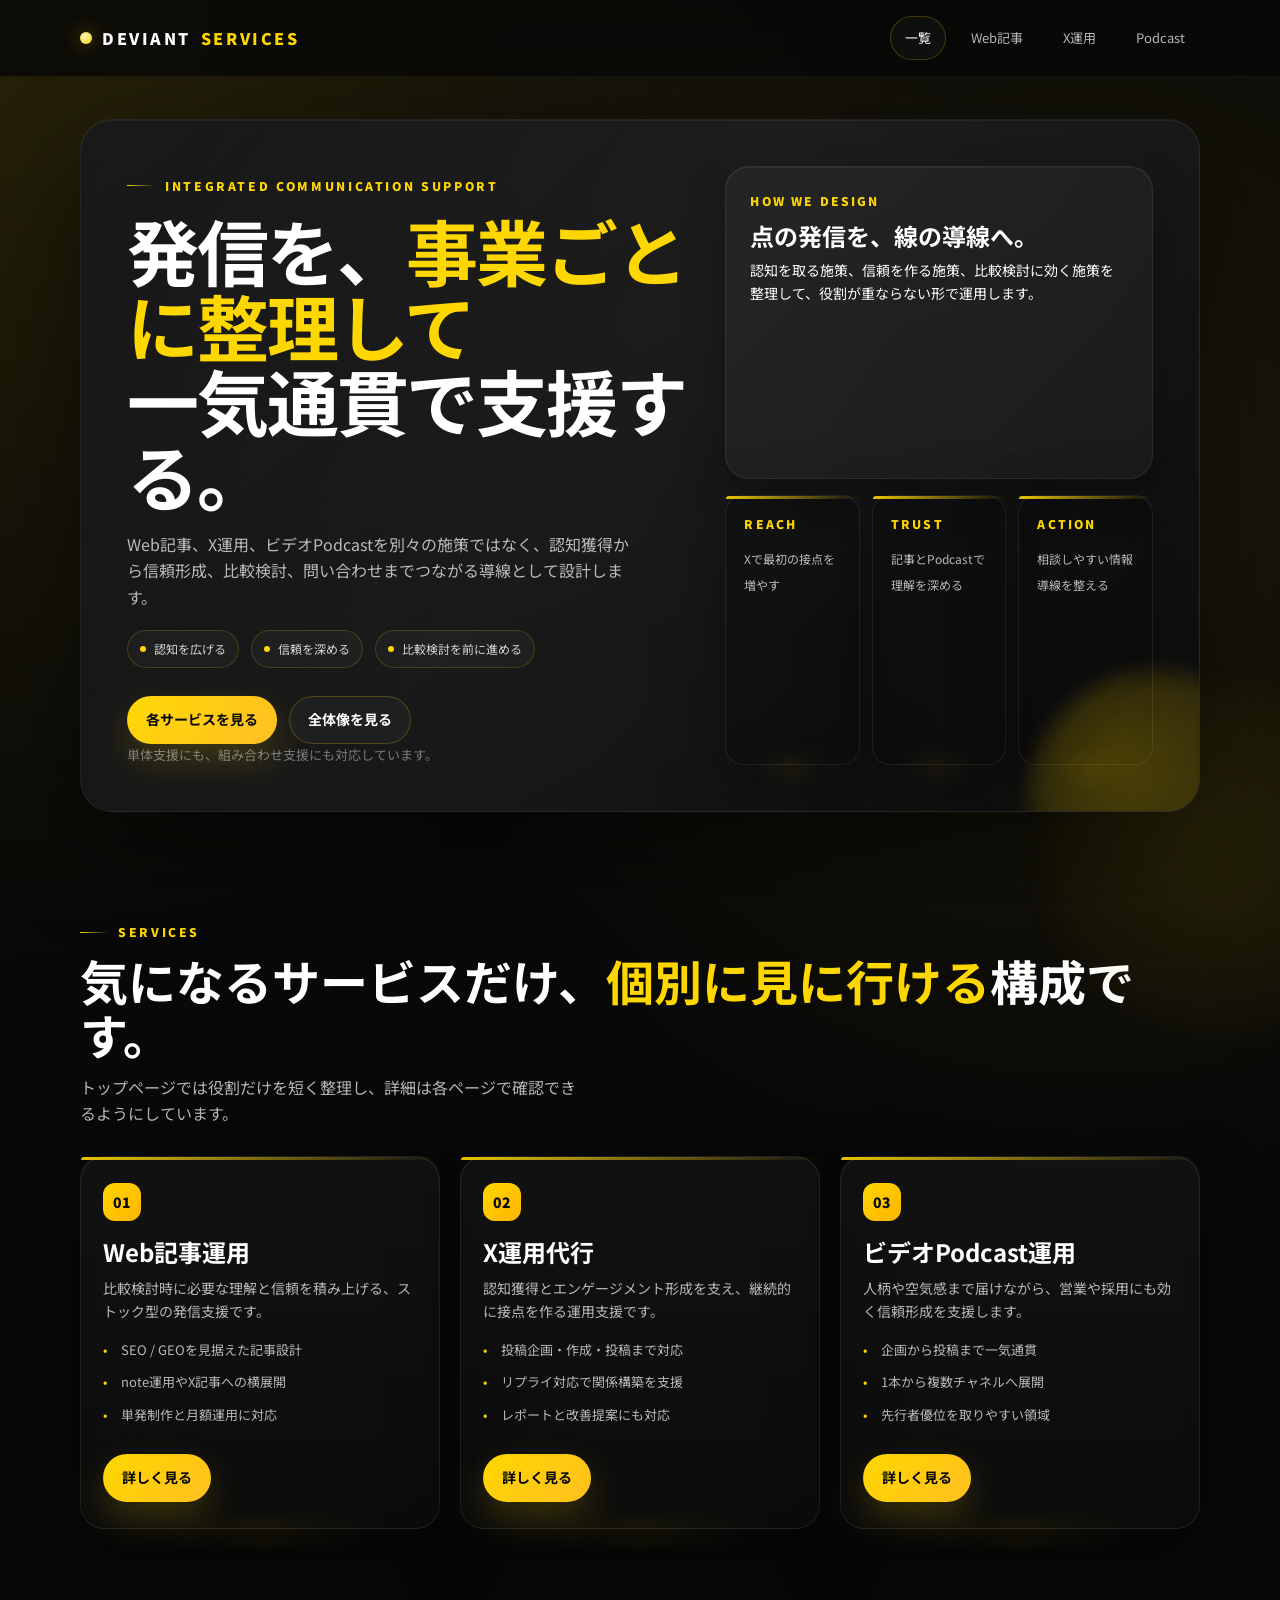
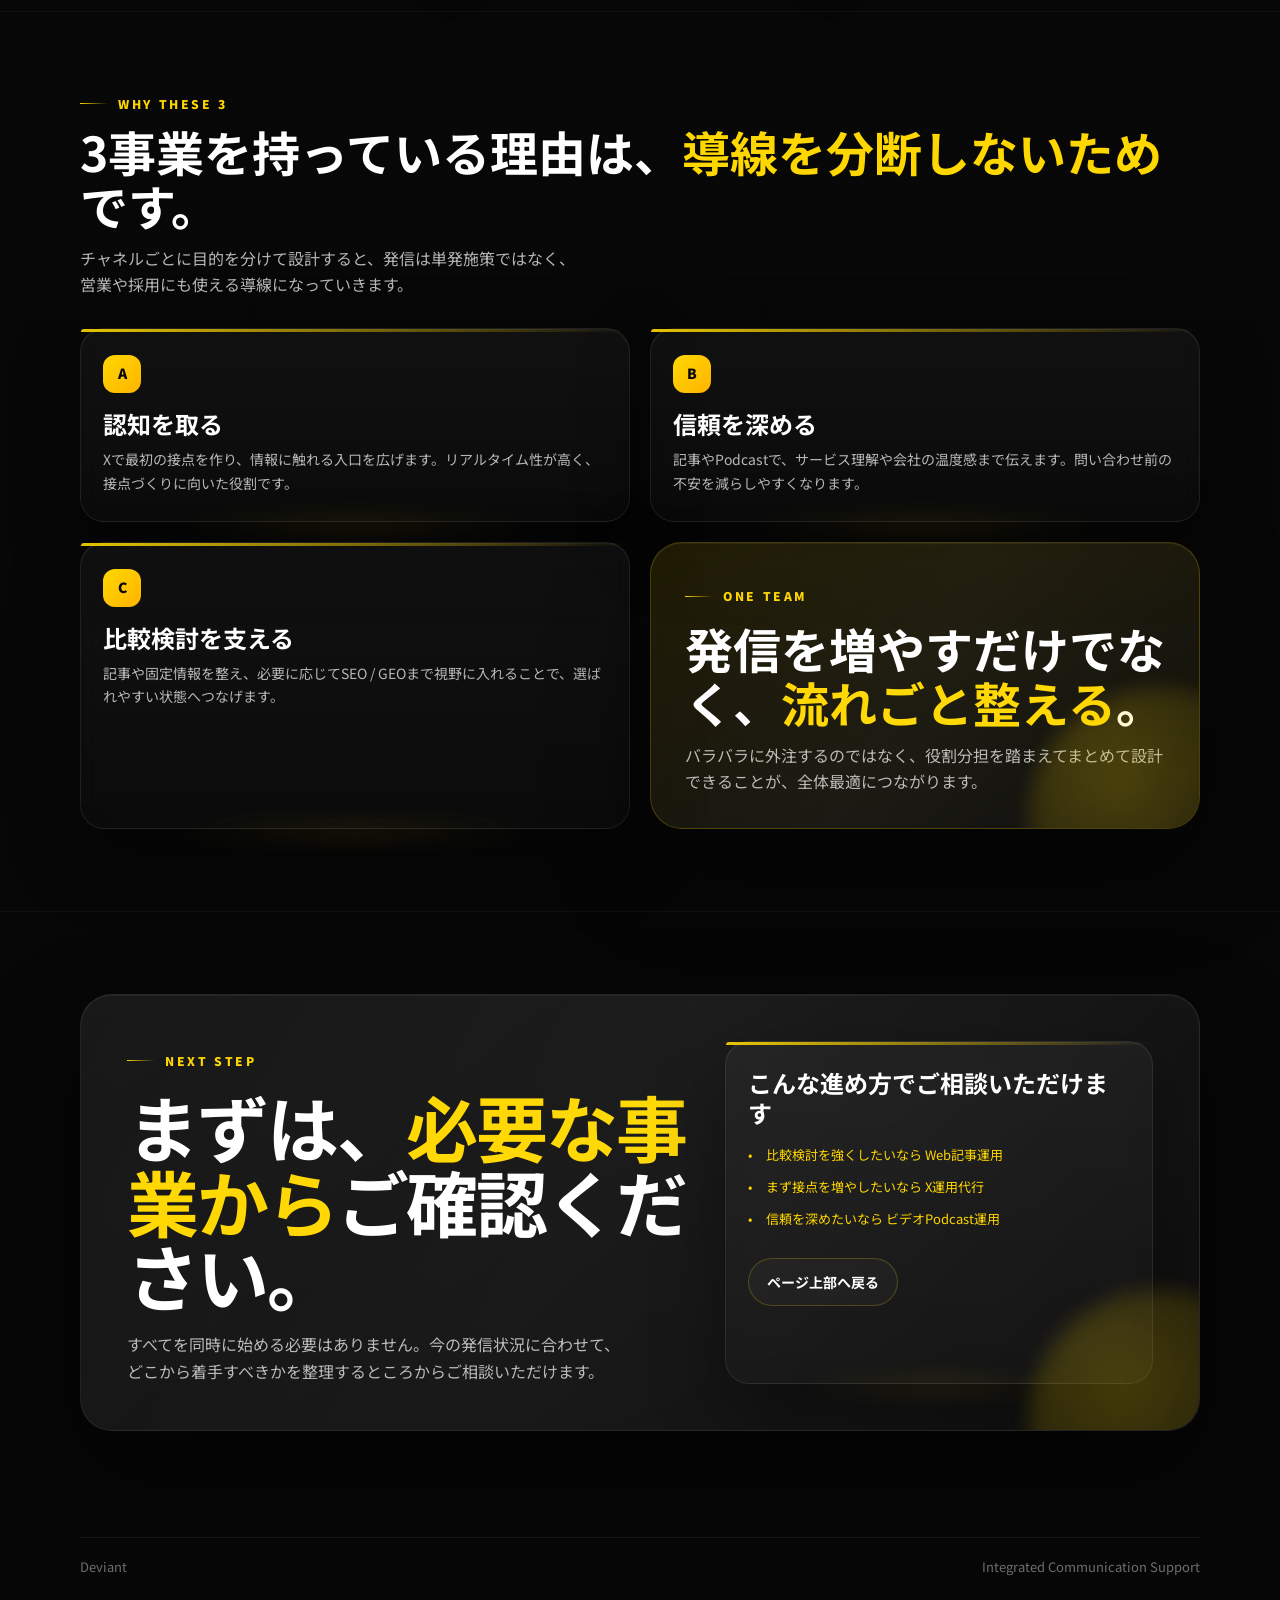
==== commit fa3ed5f8: "Add files via upload" ====
--- a/index.html
+++ b/index.html
@@ -3,1038 +3,163 @@
 <head>
     <meta charset="UTF-8">
     <meta name="viewport" content="width=device-width, initial-scale=1.0">
-    <title>発信を、点ではなく線で設計する | Deviant</title>
+    <title>Deviant | 3事業の発信支援サービス</title>
+    <meta name="description" content="Web記事運用、X運用代行、ビデオPodcast運用を一覧で比較できるDeviantの入口ページです。">
+    <link rel="preconnect" href="https://fonts.googleapis.com">
+    <link rel="preconnect" href="https://fonts.gstatic.com" crossorigin>
     <link href="https://fonts.googleapis.com/css2?family=Noto+Sans+JP:wght@400;500;700;900&display=swap" rel="stylesheet">
-    <style>
-        :root {
-            --bg: #070707;
-            --bg-soft: #101010;
-            --panel: rgba(255, 255, 255, 0.04);
-            --panel-strong: rgba(255, 255, 255, 0.07);
-            --line: rgba(255, 215, 0, 0.22);
-            --line-soft: rgba(255, 255, 255, 0.08);
-            --text: #ffffff;
-            --muted: rgba(255, 255, 255, 0.68);
-            --subtle: rgba(255, 255, 255, 0.42);
-            --gold: #ffd700;
-            --gold-deep: #d39d08;
-            --shadow: 0 28px 80px rgba(0, 0, 0, 0.42);
-            --radius-xl: 28px;
-            --radius-lg: 22px;
-            --radius-md: 16px;
-            --content: min(1120px, calc(100% - 40px));
-        }
-
-        * {
-            box-sizing: border-box;
-            margin: 0;
-            padding: 0;
-        }
-
-        html {
-            scroll-behavior: smooth;
-        }
-
-        body {
-            font-family: 'Noto Sans JP', sans-serif;
-            color: var(--text);
-            background:
-                radial-gradient(circle at top left, rgba(255, 215, 0, 0.11), transparent 28%),
-                radial-gradient(circle at 85% 15%, rgba(255, 215, 0, 0.08), transparent 24%),
-                linear-gradient(180deg, #090909 0%, #060606 100%);
-            line-height: 1.65;
-        }
-
-        body::before {
-            content: "";
-            position: fixed;
-            inset: 0;
-            pointer-events: none;
-            background-image:
-                linear-gradient(rgba(255, 255, 255, 0.015) 1px, transparent 1px),
-                linear-gradient(90deg, rgba(255, 255, 255, 0.015) 1px, transparent 1px);
-            background-size: 56px 56px;
-            mask-image: linear-gradient(180deg, rgba(0, 0, 0, 0.85), transparent 90%);
-            opacity: 0.5;
-        }
-
-        a {
-            color: inherit;
-            text-decoration: none;
-        }
-
-        .container {
-            width: var(--content);
-            margin: 0 auto;
-        }
-
-        .section {
-            position: relative;
-            padding: 84px 0;
-        }
-
-        .section + .section {
-            border-top: 1px solid rgba(255, 255, 255, 0.04);
-        }
-
-        .eyebrow {
-            display: inline-flex;
-            align-items: center;
-            gap: 10px;
-            padding: 7px 14px;
-            border: 1px solid var(--line);
-            border-radius: 999px;
-            color: var(--gold);
-            font-size: 12px;
-            font-weight: 800;
-            letter-spacing: 0.16em;
-            text-transform: uppercase;
-            background: rgba(255, 215, 0, 0.05);
-        }
-
-        .eyebrow::before {
-            content: "";
-            width: 8px;
-            height: 8px;
-            border-radius: 999px;
-            background: linear-gradient(135deg, var(--gold), #ffb300);
-            box-shadow: 0 0 18px rgba(255, 215, 0, 0.45);
-        }
-
-        .section-head {
-            max-width: 740px;
-            margin-bottom: 30px;
-        }
-
-        .section-head h2 {
-            font-size: clamp(32px, 5vw, 52px);
-            line-height: 1.18;
-            letter-spacing: -0.03em;
-            margin: 18px 0 12px;
-        }
-
-        .section-head p {
-            font-size: 15px;
-            color: var(--muted);
-        }
-
-        .hero {
-            padding: 28px 0 64px;
-        }
-
-        .hero-header {
-            display: flex;
-            align-items: center;
-            justify-content: space-between;
-            padding: 20px 0 28px;
-        }
-
-        .brand {
-            font-size: 18px;
-            font-weight: 900;
-            letter-spacing: 0.28em;
-            text-transform: uppercase;
-        }
-
-        .brand span {
-            color: var(--gold);
-        }
-
-        .nav-note {
-            font-size: 12px;
-            color: var(--subtle);
-            letter-spacing: 0.12em;
-            text-transform: uppercase;
-        }
-
-        .hero-shell {
-            position: relative;
-            overflow: hidden;
-            border: 1px solid rgba(255, 255, 255, 0.08);
-            border-radius: 34px;
-            background:
-                linear-gradient(135deg, rgba(255, 255, 255, 0.04), rgba(255, 255, 255, 0.02)),
-                linear-gradient(160deg, rgba(16, 16, 16, 0.96), rgba(8, 8, 8, 0.98));
-            box-shadow: var(--shadow);
-        }
-
-        .hero-shell::before {
-            content: "";
-            position: absolute;
-            inset: 0;
-            background:
-                radial-gradient(circle at 14% 18%, rgba(255, 215, 0, 0.12), transparent 26%),
-                radial-gradient(circle at 86% 20%, rgba(255, 215, 0, 0.09), transparent 22%),
-                linear-gradient(120deg, transparent 0%, rgba(255, 255, 255, 0.03) 48%, transparent 100%);
-            pointer-events: none;
-        }
-
-        .hero-grid {
-            position: relative;
-            display: grid;
-            grid-template-columns: minmax(0, 1.08fr) minmax(320px, 0.92fr);
-            gap: 30px;
-            padding: 58px;
-        }
-
-        .hero-copy h1 {
-            font-size: clamp(42px, 7vw, 76px);
-            line-height: 1.02;
-            letter-spacing: -0.05em;
-            margin: 22px 0 18px;
-        }
-
-        .hero-copy h1 .accent {
-            display: block;
-        }
-
-        .hero-copy .lead {
-            max-width: 620px;
-            font-size: 17px;
-            color: var(--muted);
-        }
-
-        .hero-micro {
-            display: flex;
-            flex-wrap: wrap;
-            gap: 10px;
-            margin: 24px 0 30px;
-        }
-
-        .hero-micro span {
-            padding: 8px 14px;
-            border-radius: 999px;
-            background: rgba(255, 255, 255, 0.05);
-            border: 1px solid rgba(255, 255, 255, 0.08);
-            font-size: 12px;
-            color: rgba(255, 255, 255, 0.78);
-            font-weight: 700;
-        }
-
-        .hero-actions {
-            display: flex;
-            flex-wrap: wrap;
-            align-items: center;
-            gap: 16px;
-        }
-
-        .button {
-            display: inline-flex;
-            align-items: center;
-            justify-content: center;
-            gap: 10px;
-            min-height: 52px;
-            padding: 0 24px;
-            border-radius: 999px;
-            font-weight: 800;
-            letter-spacing: 0.01em;
-            transition: transform 0.2s ease, box-shadow 0.2s ease;
-        }
-
-        .button:hover {
-            transform: translateY(-1px);
-        }
-
-        .button-primary {
-            color: #080808;
-            background: linear-gradient(135deg, var(--gold), #ffbf1f);
-            box-shadow: 0 18px 44px rgba(255, 215, 0, 0.16);
-        }
-
-        .button-secondary {
-            border: 1px solid rgba(255, 255, 255, 0.12);
-            background: rgba(255, 255, 255, 0.03);
-            color: var(--text);
-        }
-
-        .hero-note {
-            font-size: 13px;
-            color: var(--subtle);
-        }
-
-        .float-in {
-            opacity: 0;
-            transform: translateY(18px);
-            animation: floatIn 0.7s ease forwards;
-        }
-
-        .float-in.delay-1 { animation-delay: 0.12s; }
-        .float-in.delay-2 { animation-delay: 0.2s; }
-        .float-in.delay-3 { animation-delay: 0.28s; }
-
-        .hero-board {
-            position: relative;
-            min-height: 100%;
-            padding: 22px;
-            border-radius: 28px;
-            border: 1px solid rgba(255, 255, 255, 0.08);
-            background: linear-gradient(180deg, rgba(255, 255, 255, 0.045), rgba(255, 255, 255, 0.02));
-        }
-
-        .hero-board::after {
-            content: "";
-            position: absolute;
-            inset: 18px;
-            border: 1px solid rgba(255, 215, 0, 0.12);
-            border-radius: 22px;
-            pointer-events: none;
-        }
-
-        .board-label {
-            font-size: 11px;
-            color: var(--gold);
-            letter-spacing: 0.22em;
-            text-transform: uppercase;
-            font-weight: 900;
-            margin-bottom: 18px;
-        }
-
-        .board-stack {
-            display: grid;
-            gap: 14px;
-        }
-
-        .signal-card {
-            position: relative;
-            padding: 20px 18px;
-            border-radius: 18px;
-            background: rgba(255, 255, 255, 0.04);
-            border: 1px solid rgba(255, 255, 255, 0.08);
-        }
-
-        .signal-card::before {
-            content: "";
-            position: absolute;
-            left: 0;
-            right: 0;
-            top: 0;
-            height: 3px;
-            background: linear-gradient(90deg, var(--gold), transparent);
-            border-radius: 18px 18px 0 0;
-        }
-
-        .signal-card small {
-            display: block;
-            font-size: 10px;
-            color: var(--subtle);
-            letter-spacing: 0.18em;
-            text-transform: uppercase;
-            margin-bottom: 10px;
-            font-weight: 800;
-        }
-
-        .signal-card h3 {
-            font-size: 22px;
-            line-height: 1.22;
-            margin-bottom: 8px;
-        }
-
-        .signal-card p {
-            font-size: 13px;
-            color: var(--muted);
-        }
-
-        .hero-metric {
-            display: grid;
-            grid-template-columns: repeat(3, 1fr);
-            gap: 12px;
-            margin-top: 16px;
-        }
-
-        .metric-item {
-            padding: 14px;
-            border-radius: 16px;
-            background: rgba(0, 0, 0, 0.22);
-            border: 1px solid rgba(255, 255, 255, 0.06);
-        }
-
-        .metric-item strong {
-            display: block;
-            color: var(--gold);
-            font-size: 13px;
-            margin-bottom: 4px;
-        }
-
-        .metric-item span {
-            font-size: 12px;
-            color: var(--muted);
-        }
-        .problem-grid,
-        .service-grid,
-        .benefit-grid,
-        .pricing-grid {
-            display: grid;
-            gap: 18px;
-        }
-
-        .problem-grid {
-            grid-template-columns: repeat(3, minmax(0, 1fr));
-        }
-
-        .service-grid {
-            grid-template-columns: repeat(3, minmax(0, 1fr));
-        }
-
-        .benefit-grid {
-            grid-template-columns: repeat(4, minmax(0, 1fr));
-        }
-
-        .pricing-grid {
-            grid-template-columns: repeat(2, minmax(0, 1fr));
-        }
-
-        .panel {
-            position: relative;
-            padding: 26px 22px;
-            border-radius: var(--radius-lg);
-            border: 1px solid rgba(255, 255, 255, 0.08);
-            background: linear-gradient(180deg, rgba(255, 255, 255, 0.045), rgba(255, 255, 255, 0.02));
-            box-shadow: var(--shadow);
-            transition: transform 0.25s ease, border-color 0.25s ease, box-shadow 0.25s ease;
-        }
-
-        .panel:hover {
-            transform: translateY(-3px);
-            border-color: rgba(255, 215, 0, 0.18);
-            box-shadow: 0 32px 90px rgba(0, 0, 0, 0.48);
-        }
-
-        .panel::before {
-            content: "";
-            position: absolute;
-            top: 0;
-            left: 0;
-            right: 0;
-            height: 3px;
-            border-radius: var(--radius-lg) var(--radius-lg) 0 0;
-            background: linear-gradient(90deg, rgba(255, 215, 0, 0.88), rgba(255, 215, 0, 0));
-        }
-
-        .reveal {
-            opacity: 0;
-            transform: translateY(18px);
-            transition: opacity 0.65s ease, transform 0.65s ease;
-        }
-
-        .reveal.is-visible {
-            opacity: 1;
-            transform: translateY(0);
-        }
-
-        .problem-index,
-        .service-index,
-        .benefit-index {
-            display: inline-flex;
-            align-items: center;
-            justify-content: center;
-            width: 36px;
-            height: 36px;
-            border-radius: 12px;
-            background: linear-gradient(135deg, var(--gold), #ffb400);
-            color: #060606;
-            font-size: 14px;
-            font-weight: 900;
-            margin-bottom: 18px;
-        }
-
-        .problem-card h3,
-        .service-card h3,
-        .benefit-card h3,
-        .price-card h3 {
-            font-size: 22px;
-            line-height: 1.28;
-            margin-bottom: 10px;
-        }
-
-        .problem-card p,
-        .service-card p,
-        .benefit-card p,
-        .price-card p {
-            color: var(--muted);
-            font-size: 14px;
-        }
-
-        .flow-shell {
-            display: grid;
-            grid-template-columns: 1.08fr 0.92fr;
-            gap: 24px;
-            align-items: stretch;
-        }
-
-        .flow-panel {
-            padding: 30px;
-        }
-
-        .flow-header {
-            display: flex;
-            justify-content: space-between;
-            gap: 20px;
-            align-items: end;
-            margin-bottom: 22px;
-        }
-
-        .flow-header h3 {
-            font-size: 28px;
-            line-height: 1.25;
-        }
-
-        .flow-header p {
-            max-width: 320px;
-            font-size: 14px;
-            color: var(--muted);
-        }
-
-        .flow-grid {
-            display: grid;
-            grid-template-columns: repeat(4, minmax(0, 1fr));
-            gap: 14px;
-        }
-
-        .flow-step {
-            position: relative;
-            padding: 22px 18px;
-            border-radius: 18px;
-            background: rgba(255, 255, 255, 0.035);
-            border: 1px solid rgba(255, 255, 255, 0.07);
-        }
-
-        .flow-step::after {
-            content: "";
-            position: absolute;
-            top: 30px;
-            right: -14px;
-            width: 28px;
-            height: 2px;
-            background: linear-gradient(90deg, rgba(255, 215, 0, 0.6), transparent);
-        }
-
-        .flow-step:last-child::after {
-            display: none;
-        }
-
-        .flow-step span {
-            display: block;
-            font-size: 10px;
-            letter-spacing: 0.16em;
-            color: var(--gold);
-            text-transform: uppercase;
-            font-weight: 900;
-            margin-bottom: 10px;
-        }
-
-        .flow-step h4 {
-            font-size: 19px;
-            margin-bottom: 8px;
-        }
-
-        .flow-step p {
-            font-size: 13px;
-            color: var(--muted);
-        }
-
-        .quote-panel {
-            padding: 30px;
-            background: linear-gradient(160deg, rgba(255, 215, 0, 0.12), rgba(255, 255, 255, 0.03));
-            border: 1px solid rgba(255, 215, 0, 0.22);
-        }
-
-        .quote-panel small {
-            display: inline-block;
-            color: var(--gold);
-            font-size: 11px;
-            letter-spacing: 0.18em;
-            text-transform: uppercase;
-            font-weight: 900;
-            margin-bottom: 14px;
-        }
-
-        .quote-panel h3 {
-            font-size: clamp(30px, 4vw, 44px);
-            line-height: 1.12;
-            margin-bottom: 16px;
-        }
-
-        .quote-panel p {
-            font-size: 15px;
-            color: rgba(255, 255, 255, 0.78);
-        }
-
-        .service-card ul,
-        .benefit-card ul,
-        .price-card ul,
-        .cta-list {
-            list-style: none;
-            margin-top: 16px;
-        }
-
-        .service-card li,
-        .benefit-card li,
-        .price-card li,
-        .cta-list li {
-            position: relative;
-            padding-left: 16px;
-            color: rgba(255, 255, 255, 0.82);
-            font-size: 13px;
-            line-height: 1.65;
-            margin-bottom: 7px;
-        }
-
-        .service-card li::before,
-        .benefit-card li::before,
-        .price-card li::before,
-        .cta-list li::before {
-            content: "•";
-            position: absolute;
-            left: 0;
-            color: var(--gold);
-        }
-
-        .service-meta,
-        .price-meta {
-            display: inline-block;
-            margin-bottom: 14px;
-            color: var(--subtle);
-            font-size: 11px;
-            font-weight: 800;
-            letter-spacing: 0.18em;
-            text-transform: uppercase;
-        }
-
-        .price-card.featured {
-            border-color: rgba(255, 215, 0, 0.28);
-            background: linear-gradient(160deg, rgba(255, 215, 0, 0.12), rgba(255, 255, 255, 0.03));
-        }
-
-        .price-figure {
-            font-size: 34px;
-            line-height: 1;
-            color: var(--gold);
-            font-weight: 900;
-            margin: 12px 0 10px;
-        }
-
-        .price-figure span {
-            font-size: 14px;
-            color: rgba(255, 255, 255, 0.58);
-            font-weight: 700;
-        }
-
-        .pricing-footnote {
-            margin-top: 18px;
-            font-size: 13px;
-            color: var(--subtle);
-        }
-
-        .cta-shell {
-            position: relative;
-            overflow: hidden;
-            padding: 42px;
-            border-radius: 30px;
-            border: 1px solid rgba(255, 255, 255, 0.08);
-            background:
-                radial-gradient(circle at 80% 20%, rgba(255, 215, 0, 0.12), transparent 22%),
-                linear-gradient(135deg, rgba(255, 255, 255, 0.05), rgba(255, 255, 255, 0.02));
-            box-shadow: var(--shadow);
-        }
-
-        .cta-grid {
-            display: grid;
-            grid-template-columns: minmax(0, 1.12fr) minmax(280px, 0.88fr);
-            gap: 28px;
-            align-items: center;
-        }
-
-        .cta-copy h2 {
-            font-size: clamp(32px, 5vw, 50px);
-            line-height: 1.12;
-            margin: 16px 0 12px;
-        }
-
-        .cta-copy p {
-            color: var(--muted);
-            font-size: 16px;
-        }
-
-        .cta-card {
-            padding: 24px;
-            border-radius: 22px;
-            background: rgba(0, 0, 0, 0.24);
-            border: 1px solid rgba(255, 255, 255, 0.08);
-        }
-
-        .cta-card h3 {
-            font-size: 22px;
-            margin-bottom: 12px;
-        }
-
-        .cta-card p {
-            font-size: 14px;
-            color: var(--muted);
-            margin-bottom: 16px;
-        }
-
-        footer {
-            padding: 24px 0 48px;
-        }
-
-        .footer-inner {
-            display: flex;
-            justify-content: space-between;
-            gap: 18px;
-            align-items: center;
-            color: var(--subtle);
-            font-size: 13px;
-            border-top: 1px solid rgba(255, 255, 255, 0.06);
-            padding-top: 18px;
-        }
-
-        @keyframes floatIn {
-            from {
-                opacity: 0;
-                transform: translateY(18px);
-            }
-
-            to {
-                opacity: 1;
-                transform: translateY(0);
-            }
-        }
-
-        @media (max-width: 1080px) {
-            .hero-grid,
-            .flow-shell,
-            .cta-grid {
-                grid-template-columns: 1fr;
-            }
-
-            .benefit-grid {
-                grid-template-columns: repeat(2, minmax(0, 1fr));
-            }
-
-            .flow-grid {
-                grid-template-columns: repeat(2, minmax(0, 1fr));
-            }
-
-            .flow-step::after {
-                display: none;
-            }
-        }
-
-        @media (max-width: 760px) {
-            .section {
-                padding: 64px 0;
-            }
-
-            .hero {
-                padding-bottom: 46px;
-            }
-
-            .hero-header {
-                flex-direction: column;
-                align-items: flex-start;
-                gap: 8px;
-            }
-
-            .hero-shell {
-                border-radius: 26px;
-            }
-
-            .hero-grid,
-            .cta-shell {
-                padding: 26px;
-            }
-
-            .hero-copy h1 {
-                font-size: clamp(36px, 12vw, 56px);
-            }
-
-            .hero-copy .lead,
-            .section-head p,
-            .cta-copy p {
-                font-size: 15px;
-            }
-
-            .problem-grid,
-            .service-grid,
-            .benefit-grid,
-            .pricing-grid,
-            .flow-grid {
-                grid-template-columns: 1fr;
-            }
-
-            .hero-metric {
-                grid-template-columns: 1fr;
-            }
-
-            .footer-inner {
-                flex-direction: column;
-                align-items: flex-start;
-            }
-        }
-
-        @media (prefers-reduced-motion: reduce) {
-            *,
-            *::before,
-            *::after {
-                animation: none !important;
-                transition: none !important;
-                scroll-behavior: auto !important;
-            }
-        }
-    </style>
+    <link rel="stylesheet" href="site.css">
+    <script src="site.js" defer></script>
 </head>
 <body>
-    <!-- Hero -->
-    <header class="hero">
-        <div class="container">
-            <div class="hero-header">
-                <a class="brand" href="#top">DEVIANT <span>LP</span></a>
-                <div class="nav-note">Integrated Communication Support</div>
-            </div>
-
-            <div class="hero-shell" id="top">
-                <div class="hero-grid">
-                    <div class="hero-copy">
-                        <div class="eyebrow float-in">Integrated Support</div>
-                        <h1 class="float-in delay-1">発信を、<span class="accent">点ではなく線で設計する。</span></h1>
-                        <p class="lead float-in delay-2">Web記事、X運用、ビデオPodcastを一貫した導線として設計し、認知獲得から信頼形成、比較検討、問い合わせまでまとめて支援します。</p>
-
-                        <div class="hero-micro float-in delay-3">
-                            <span>Xで認知を広げる</span>
-                            <span>記事で理解を深める</span>
-                            <span>Podcastで人とブランドを伝える</span>
-                            <span>SEO / GEOも視野に情報設計</span>
-                        </div>
-
-                        <div class="hero-actions">
-                            <a class="button button-primary" href="#contact">無料で相談する</a>
-                            <a class="button button-secondary" href="#support">支援内容を見る</a>
-                            <div class="hero-note">単体相談も、組み合わせ相談も可能です。</div>
+    <header class="site-header">
+        <div class="container header-inner">
+            <a class="brand" href="index.html">Deviant <span>Services</span></a>
+            <nav class="header-nav">
+                <a class="nav-link" data-page-link href="index.html">一覧</a>
+                <a class="nav-link" data-page-link href="article.html">Web記事</a>
+                <a class="nav-link" data-page-link href="x.html">X運用</a>
+                <a class="nav-link" data-page-link href="podcast.html">Podcast</a>
+            </nav>
+        </div>
+    </header>
+
+    <main class="page-main">
+        <!-- Hero -->
+        <section class="hero" id="top">
+            <div class="container">
+                <div class="hero-shell">
+                    <div class="hero-grid">
+                        <div class="hero-copy">
+                            <div class="eyebrow float-in">Integrated Communication Support</div>
+                            <h1 class="float-in delay-1">発信を、<span class="accent">事業ごとに整理して</span><br>一気通貫で支援する。</h1>
+                            <p class="lead float-in delay-2">Web記事、X運用、ビデオPodcastを別々の施策ではなく、認知獲得から信頼形成、比較検討、問い合わせまでつながる導線として設計します。</p>
+                            <div class="chip-row float-in delay-3" style="margin-top: 20px;">
+                                <span class="chip">認知を広げる</span>
+                                <span class="chip">信頼を深める</span>
+                                <span class="chip">比較検討を前に進める</span>
+                            </div>
+                            <div class="hero-actions">
+                                <a class="button button-primary" href="#services">各サービスを見る</a>
+                                <a class="button button-secondary" href="#value">全体像を見る</a>
+                            </div>
+                            <div class="hero-note">単体支援にも、組み合わせ支援にも対応しています。</div>
+                        </div>
+
+                        <div class="hero-side reveal">
+                            <div class="stacked-card">
+                                <strong>How We Design</strong>
+                                <h3>点の発信を、線の導線へ。</h3>
+                                <p>認知を取る施策、信頼を作る施策、比較検討に効く施策を整理して、役割が重ならない形で運用します。</p>
+                            </div>
+                            <div class="metric-stack">
+                                <div class="metric-card">
+                                    <strong>Reach</strong>
+                                    <span>Xで最初の接点を増やす</span>
+                                </div>
+                                <div class="metric-card">
+                                    <strong>Trust</strong>
+                                    <span>記事とPodcastで理解を深める</span>
+                                </div>
+                                <div class="metric-card">
+                                    <strong>Action</strong>
+                                    <span>相談しやすい情報導線を整える</span>
+                                </div>
+                            </div>
                         </div>
                     </div>
-
-                    <div class="hero-board reveal">
-                        <div class="board-label">How It Works</div>
-                        <div class="board-stack">
-                            <article class="signal-card">
-                                <small>Reach</small>
-                                <h3>X運用で、最初の接点を増やす</h3>
-                                <p>拡散力とリアルタイム性を活かし、認知の入口を広げます。</p>
-                            </article>
-                            <article class="signal-card">
-                                <small>Trust</small>
-                                <h3>記事で、理解と比較を前に進める</h3>
-                                <p>記事、note、X記事、必要に応じたSEO / GEO設計で信頼形成を支えます。</p>
-                            </article>
-                            <article class="signal-card">
-                                <small>Preference</small>
-                                <h3>Podcastで、人とブランドまで伝える</h3>
-                                <p>人柄や空気感まで届くコンテンツで、営業や採用でも選ばれやすい状態を作ります。</p>
-                            </article>
-                        </div>
-
-                        <div class="hero-metric">
-                            <div class="metric-item">
-                                <strong>認知獲得</strong>
-                                <span>SNSで接点を作る</span>
-                            </div>
-                            <div class="metric-item">
-                                <strong>信頼形成</strong>
-                                <span>記事で理解を深める</span>
-                            </div>
-                            <div class="metric-item">
-                                <strong>相談導線</strong>
-                                <span>比較検討までつなぐ</span>
-                            </div>
-                        </div>
-                    </div>
-                </div>
-            </div>
-        </div>
-    </header>
-
-    <main>
-        <!-- Problems -->
-        <section class="section" id="problems">
+                </div>
+            </div>
+        </section>
+
+        <!-- Services -->
+        <section class="section" id="services">
             <div class="container">
                 <div class="section-head reveal">
-                    <div class="eyebrow">Common Issues</div>
-                    <h2>発信が続かない理由は、<span class="accent">運用が分断されている</span>からです。</h2>
-                    <p>SNS、記事、動画を別々に進めると、手も時間も足りなくなります。まずは役割を整理して、一本の導線にすることが重要です。</p>
-                </div>
-
-                <div class="problem-grid">
-                    <article class="panel problem-card reveal">
-                        <div class="problem-index">01</div>
-                        <h3>発信したいが、社内で回らない</h3>
-                        <p>企画、制作、投稿、改善までを社内だけで継続するのは負荷が大きく、更新が止まりやすくなります。</p>
-                    </article>
-                    <article class="panel problem-card reveal">
-                        <div class="problem-index">02</div>
-                        <h3>SNSだけでは、信頼まで届かない</h3>
-                        <p>認知は取れても、比較検討の材料が不足すると問い合わせにつながりにくくなります。</p>
-                    </article>
-                    <article class="panel problem-card reveal">
-                        <div class="problem-index">03</div>
-                        <h3>記事や動画が、導線になっていない</h3>
-                        <p>それぞれ単発で終わると資産化しづらく、発信全体の成果も見えにくくなります。</p>
-                    </article>
-                </div>
-            </div>
-        </section>
-
-        <!-- Support Structure -->
-        <section class="section" id="support">
+                    <div class="eyebrow">Services</div>
+                    <h2>気になるサービスだけ、<span class="accent">個別に見に行ける</span>構成です。</h2>
+                    <p>トップページでは役割だけを短く整理し、詳細は各ページで確認できるようにしています。</p>
+                </div>
+
+                <div class="service-grid">
+                    <article class="card service-card reveal">
+                        <div class="service-index">01</div>
+                        <h3>Web記事運用</h3>
+                        <p>比較検討時に必要な理解と信頼を積み上げる、ストック型の発信支援です。</p>
+                        <ul class="list">
+                            <li>SEO / GEOを見据えた記事設計</li>
+                            <li>note運用やX記事への横展開</li>
+                            <li>単発制作と月額運用に対応</li>
+                        </ul>
+                        <div class="button-row">
+                            <a class="button button-primary" href="article.html">詳しく見る</a>
+                        </div>
+                    </article>
+
+                    <article class="card service-card reveal">
+                        <div class="service-index">02</div>
+                        <h3>X運用代行</h3>
+                        <p>認知獲得とエンゲージメント形成を支え、継続的に接点を作る運用支援です。</p>
+                        <ul class="list">
+                            <li>投稿企画・作成・投稿まで対応</li>
+                            <li>リプライ対応で関係構築を支援</li>
+                            <li>レポートと改善提案にも対応</li>
+                        </ul>
+                        <div class="button-row">
+                            <a class="button button-primary" href="x.html">詳しく見る</a>
+                        </div>
+                    </article>
+
+                    <article class="card service-card reveal">
+                        <div class="service-index">03</div>
+                        <h3>ビデオPodcast運用</h3>
+                        <p>人柄や空気感まで届けながら、営業や採用にも効く信頼形成を支援します。</p>
+                        <ul class="list">
+                            <li>企画から投稿まで一気通貫</li>
+                            <li>1本から複数チャネルへ展開</li>
+                            <li>先行者優位を取りやすい領域</li>
+                        </ul>
+                        <div class="button-row">
+                            <a class="button button-primary" href="podcast.html">詳しく見る</a>
+                        </div>
+                    </article>
+                </div>
+            </div>
+        </section>
+
+        <!-- Value -->
+        <section class="section" id="value">
             <div class="container">
                 <div class="section-head reveal">
-                    <div class="eyebrow">Support Structure</div>
-                    <h2>役割を分けて、<span class="accent">認知から相談まで</span>をつなげます。</h2>
-                    <p>単体支援ではなく、各チャネルの役割を整理して運用することで、発信を営業導線として機能しやすくします。</p>
-                </div>
-
-                <div class="flow-shell">
-                    <div class="panel flow-panel reveal">
-                        <div class="flow-header">
-                            <h3>発信導線の設計</h3>
-                            <p>何をどこで伝えるかを整理し、接点から比較検討までを一貫して支援します。</p>
-                        </div>
-                        <div class="flow-grid">
-                            <article class="flow-step">
-                                <span>Step 01</span>
-                                <h4>認知</h4>
-                                <p>Xで最初の接点を増やします。</p>
-                            </article>
-                            <article class="flow-step">
-                                <span>Step 02</span>
-                                <h4>理解</h4>
-                                <p>記事やnoteで内容を深めます。</p>
-                            </article>
-                            <article class="flow-step">
-                                <span>Step 03</span>
-                                <h4>信頼</h4>
-                                <p>Podcastで人とブランドまで伝えます。</p>
-                            </article>
-                            <article class="flow-step">
-                                <span>Step 04</span>
-                                <h4>比較検討</h4>
-                                <p>SEO / GEOも視野に整理し、相談しやすい状態へつなげます。</p>
-                            </article>
-                        </div>
-                    </div>
-
-                    <aside class="panel quote-panel reveal">
-                        <small>Integrated Value</small>
-                        <h3>発信を増やすだけでなく、<br>選ばれやすい流れまで設計する。</h3>
-                        <p>認知だけ、記事だけ、動画だけで終わらせず、それぞれを役割分担させることで、営業や採用にも効く発信体制を整えます。</p>
-                    </aside>
-                </div>
-
-                <div class="service-grid" style="margin-top: 18px;">
-                    <article class="panel service-card reveal">
-                        <div class="service-index">A</div>
-                        <div class="service-meta">Web Articles</div>
-                        <h3>Web記事運用</h3>
-                        <p>比較検討時の理解と信頼形成を支える、ストック型の発信です。</p>
-                        <ul>
-                            <li>記事制作 / リライト</li>
-                            <li>note運用 / X記事展開</li>
-                            <li>必要に応じたSEO / GEO設計</li>
-                        </ul>
-                    </article>
-                    <article class="panel service-card reveal">
-                        <div class="service-index">B</div>
-                        <div class="service-meta">X Operation</div>
-                        <h3>X運用代行</h3>
-                        <p>拡散力とリアルタイム性を活かし、接点を増やし続けます。</p>
-                        <ul>
-                            <li>投稿企画 / 作成 / 投稿</li>
-                            <li>リプライ対応 / 記事化</li>
-                            <li>簡易レポートにも対応</li>
-                        </ul>
-                    </article>
-                    <article class="panel service-card reveal">
-                        <div class="service-index">C</div>
-                        <div class="service-meta">Video Podcast</div>
-                        <h3>ビデオPodcast運用</h3>
-                        <p>人柄や空気感まで伝えられるため、営業や採用でも信頼を作りやすい施策です。</p>
-                        <ul>
-                            <li>企画から収録・投稿まで対応</li>
-                            <li>YouTube / Spotify などへ展開</li>
-                            <li>他チャネルへの横展開も可能</li>
-                        </ul>
-                    </article>
-                </div>
-            </div>
-        </section>
-
-        <!-- Benefits -->
-        <section class="section" id="benefits">
-            <div class="container">
-                <div class="section-head reveal">
-                    <div class="eyebrow">Benefits</div>
-                    <h2>発信をまとめて設計することで、<span class="accent">成果につながりやすくなります。</span></h2>
-                    <p>コンテンツを単発で終わらせず、積み上がる導線として運用できるのが大きな強みです。</p>
-                </div>
-
-                <div class="benefit-grid">
-                    <article class="panel benefit-card reveal">
-                        <div class="benefit-index">01</div>
-                        <h3>発信が資産になる</h3>
-                        <p>記事、投稿、動画を横展開しながら蓄積し、使い捨てになりにくい状態を作ります。</p>
-                    </article>
-                    <article class="panel benefit-card reveal">
-                        <div class="benefit-index">02</div>
-                        <h3>認知から相談までつながる</h3>
-                        <p>入口だけで終わらず、理解と比較検討の材料まで一貫して用意できます。</p>
-                    </article>
-                    <article class="panel benefit-card reveal">
-                        <div class="benefit-index">03</div>
-                        <h3>営業と採用にも使いやすい</h3>
-                        <p>サービス理解だけでなく、会社や担当者の信頼感まで伝えやすくなります。</p>
-                    </article>
-                    <article class="panel benefit-card reveal">
-                        <div class="benefit-index">04</div>
-                        <h3>社内工数を抑えられる</h3>
-                        <p>運用をまとめて相談できるため、社内での管理負荷を減らしやすくなります。</p>
-                    </article>
-                </div>
-            </div>
-        </section>
-
-        <!-- Pricing -->
-        <section class="section" id="pricing">
-            <div class="container">
-                <div class="section-head reveal">
-                    <div class="eyebrow">Pricing</div>
-                    <h2>料金は、<span class="accent">必要な範囲に合わせて設計</span>します。</h2>
-                    <p>単体支援にも対応しつつ、組み合わせ運用はヒアリングベースで最適化します。</p>
-                </div>
-
-                <div class="pricing-grid">
-                    <article class="panel price-card reveal">
-                        <div class="price-meta">Flexible Support</div>
-                        <h3>Web記事 / X運用</h3>
-                        <p>単体支援、または組み合わせ支援に対応しています。目的や体制に応じて内容を整理し、無理のない運用設計をご提案します。</p>
-                        <ul>
-                            <li>単発相談も可能</li>
-                            <li>継続運用にも対応</li>
-                            <li>詳細はヒアリング後にご案内</li>
-                        </ul>
-                    </article>
-                    <article class="panel price-card featured reveal">
-                        <div class="price-meta">Podcast Reference</div>
-                        <h3>ビデオPodcast運用</h3>
-                        <div class="price-figure">10万円〜<span> / 月</span></div>
-                        <p>既存プランの参考価格です。企画から投稿までを含めて支援し、必要に応じて他チャネル展開も視野に入れます。</p>
-                        <ul>
-                            <li>月20本プランから対応</li>
-                            <li>上位プランの設計も可能</li>
-                            <li>詳細は要相談</li>
-                        </ul>
-                    </article>
-                </div>
-
-                <p class="pricing-footnote reveal">3つのサービスを別々に契約するのではなく、目的に合わせて組み合わせる前提でご相談いただけます。</p>
+                    <div class="eyebrow">Why These 3</div>
+                    <h2>3事業を持っている理由は、<span class="accent">導線を分断しないため</span>です。</h2>
+                    <p>チャネルごとに目的を分けて設計すると、発信は単発施策ではなく、営業や採用にも使える導線になっていきます。</p>
+                </div>
+
+                <div class="value-grid">
+                    <article class="card value-card reveal">
+                        <div class="value-index">A</div>
+                        <h3>認知を取る</h3>
+                        <p>Xで最初の接点を作り、情報に触れる入口を広げます。リアルタイム性が高く、接点づくりに向いた役割です。</p>
+                    </article>
+                    <article class="card value-card reveal">
+                        <div class="value-index">B</div>
+                        <h3>信頼を深める</h3>
+                        <p>記事やPodcastで、サービス理解や会社の温度感まで伝えます。問い合わせ前の不安を減らしやすくなります。</p>
+                    </article>
+                    <article class="card value-card reveal">
+                        <div class="value-index">C</div>
+                        <h3>比較検討を支える</h3>
+                        <p>記事や固定情報を整え、必要に応じてSEO / GEOまで視野に入れることで、選ばれやすい状態へつなげます。</p>
+                    </article>
+                    <article class="quote-shell reveal">
+                        <div class="quote-copy">
+                            <div class="eyebrow">One Team</div>
+                            <h2>発信を増やすだけでなく、<span class="accent">流れごと整える</span>。</h2>
+                            <p>バラバラに外注するのではなく、役割分担を踏まえてまとめて設計できることが、全体最適につながります。</p>
+                        </div>
+                    </article>
+                </div>
             </div>
         </section>
 
@@ -1044,20 +169,19 @@
                 <div class="cta-shell reveal">
                     <div class="cta-grid">
                         <div class="cta-copy">
-                            <div class="eyebrow">Contact</div>
-                            <h2>発信を、<span class="accent">営業導線として整えたい</span>企業様へ。</h2>
-                            <p>何から始めるべきか整理したい段階でも問題ありません。今の発信状況を伺いながら、必要な施策の組み合わせをご提案します。</p>
-                        </div>
-                        <div class="cta-card">
-                            <h3>ご相談いただける内容</h3>
-                            <p>単体支援の相談から、記事・SNS・動画を横断した運用設計まで対応します。</p>
-                            <ul class="cta-list">
-                                <li>まず何を優先すべきか整理したい</li>
-                                <li>記事とSNSをまとめて見直したい</li>
-                                <li>Podcast活用も含めて相談したい</li>
+                            <div class="eyebrow">Next Step</div>
+                            <h2>まずは、<span class="accent">必要な事業から</span>ご確認ください。</h2>
+                            <p>すべてを同時に始める必要はありません。今の発信状況に合わせて、どこから着手すべきかを整理するところからご相談いただけます。</p>
+                        </div>
+                        <div class="card">
+                            <h3>こんな進め方でご相談いただけます</h3>
+                            <ul class="check-list">
+                                <li><a class="inline-link" href="article.html">比較検討を強くしたいなら Web記事運用</a></li>
+                                <li><a class="inline-link" href="x.html">まず接点を増やしたいなら X運用代行</a></li>
+                                <li><a class="inline-link" href="podcast.html">信頼を深めたいなら ビデオPodcast運用</a></li>
                             </ul>
-                            <div class="hero-actions" style="margin-top: 18px;">
-                                <a class="button button-primary" href="#top">お問い合わせ</a>
+                            <div class="button-row">
+                                <a class="button button-secondary" href="#top">ページ上部へ戻る</a>
                             </div>
                         </div>
                     </div>
@@ -1066,35 +190,13 @@
         </section>
     </main>
 
-    <!-- Footer -->
-    <footer>
-        <div class="container">
-            <div class="footer-inner">
-                <span>Deviant</span>
-                <span>Integrated Communication Support</span>
-            </div>
+    <footer class="footer">
+        <div class="container footer-inner">
+            <span>Deviant</span>
+            <span>Integrated Communication Support</span>
         </div>
     </footer>
-
-    <script>
-        (() => {
-            const items = document.querySelectorAll('.reveal');
-            if (!items.length) return;
-            const observer = new IntersectionObserver((entries) => {
-                entries.forEach((entry) => {
-                    if (entry.isIntersecting) {
-                        entry.target.classList.add('is-visible');
-                        observer.unobserve(entry.target);
-                    }
-                });
-            }, { threshold: 0.18 });
-
-            items.forEach((item, index) => {
-                item.style.transitionDelay = `${Math.min(index * 0.04, 0.22)}s`;
-                observer.observe(item);
-            });
-        })();
-    </script>
 </body>
 </html>
 
+
--- a/site.css
+++ b/site.css
@@ -0,0 +1,746 @@
+﻿:root {
+    --bg: #070707;
+    --bg-soft: #101010;
+    --panel: rgba(255, 255, 255, 0.045);
+    --panel-strong: rgba(255, 255, 255, 0.075);
+    --line: rgba(255, 215, 0, 0.22);
+    --line-soft: rgba(255, 255, 255, 0.08);
+    --text: #ffffff;
+    --muted: rgba(255, 255, 255, 0.7);
+    --subtle: rgba(255, 255, 255, 0.42);
+    --gold: #ffd700;
+    --gold-deep: #d39d08;
+    --shadow-xl: 0 40px 100px rgba(0, 0, 0, 0.45);
+    --shadow-lg: 0 26px 70px rgba(0, 0, 0, 0.34);
+    --shadow-md: 0 18px 40px rgba(0, 0, 0, 0.28);
+    --radius-xl: 32px;
+    --radius-lg: 24px;
+    --radius-md: 18px;
+    --content: min(1120px, calc(100% - 40px));
+}
+
+* {
+    box-sizing: border-box;
+    margin: 0;
+    padding: 0;
+}
+
+html {
+    scroll-behavior: smooth;
+}
+
+body {
+    min-height: 100%;
+    font-family: 'Noto Sans JP', sans-serif;
+    color: var(--text);
+    background:
+        radial-gradient(circle at top left, rgba(255, 215, 0, 0.12), transparent 28%),
+        radial-gradient(circle at 85% 15%, rgba(255, 215, 0, 0.08), transparent 24%),
+        linear-gradient(180deg, #090909 0%, #060606 100%);
+    line-height: 1.65;
+}
+
+body::before {
+    content: "";
+    position: fixed;
+    inset: 0;
+    pointer-events: none;
+    background-image:
+        linear-gradient(rgba(255, 255, 255, 0.015) 1px, transparent 1px),
+        linear-gradient(90deg, rgba(255, 255, 255, 0.015) 1px, transparent 1px);
+    background-size: 56px 56px;
+    mask-image: linear-gradient(180deg, rgba(0, 0, 0, 0.86), transparent 90%);
+    opacity: 0.5;
+}
+
+
+body::after {
+    content: "";
+    position: fixed;
+    right: -120px;
+    bottom: -140px;
+    width: 360px;
+    height: 360px;
+    border-radius: 50%;
+    background: radial-gradient(circle, rgba(255, 215, 0, 0.12), rgba(255, 215, 0, 0));
+    filter: blur(16px);
+    pointer-events: none;
+    opacity: 0.7;
+}
+a {
+    color: inherit;
+    text-decoration: none;
+}
+
+img {
+    max-width: 100%;
+    display: block;
+}
+
+.container {
+    width: var(--content);
+    margin: 0 auto;
+}
+
+.site-header {
+    position: sticky;
+    top: 0;
+    z-index: 20;
+    backdrop-filter: blur(16px);
+    background: rgba(7, 7, 7, 0.78);
+    border-bottom: 1px solid rgba(255, 255, 255, 0.05);
+}
+
+.header-inner {
+    display: flex;
+    align-items: center;
+    justify-content: space-between;
+    gap: 16px;
+    min-height: 76px;
+}
+
+.brand {
+    display: inline-flex;
+    align-items: center;
+    gap: 10px;
+    font-size: 16px;
+    font-weight: 900;
+    letter-spacing: 0.16em;
+    text-transform: uppercase;
+}
+
+.brand::before {
+    content: "";
+    width: 12px;
+    height: 12px;
+    border-radius: 50%;
+    background: radial-gradient(circle at 35% 35%, #fff4b5, var(--gold));
+    box-shadow: 0 0 18px rgba(255, 215, 0, 0.45);
+}
+
+.brand span {
+    color: var(--gold);
+}
+
+.header-nav {
+    display: flex;
+    align-items: center;
+    gap: 10px;
+    flex-wrap: wrap;
+    justify-content: flex-end;
+}
+
+.nav-link {
+    padding: 10px 14px;
+    border-radius: 999px;
+    border: 1px solid transparent;
+    color: var(--muted);
+    font-size: 13px;
+    transition: 0.25s ease;
+}
+
+.nav-link:hover,
+.nav-link.is-current {
+    color: var(--text);
+    border-color: var(--line);
+    background: rgba(255, 255, 255, 0.03);
+}
+
+.page-main {
+    overflow: hidden;
+}
+
+.hero,
+.page-hero {
+    padding: 42px 0 28px;
+}
+
+.hero-shell,
+.page-hero-shell,
+.cta-shell,
+.quote-shell {
+    position: relative;
+    overflow: hidden;
+    border-radius: var(--radius-xl);
+    border: 1px solid rgba(255, 255, 255, 0.08);
+    background:
+        linear-gradient(135deg, rgba(255, 255, 255, 0.04), rgba(255, 255, 255, 0.02)),
+        linear-gradient(160deg, rgba(16, 16, 16, 0.97), rgba(8, 8, 8, 0.98));
+    box-shadow: var(--shadow-xl), inset 0 1px 0 rgba(255, 255, 255, 0.05);
+    isolation: isolate;
+}
+
+.hero-shell::before,
+.page-hero-shell::before,
+.cta-shell::before,
+.quote-shell::before {
+    content: "";
+    position: absolute;
+    inset: 0;
+    background: linear-gradient(120deg, transparent 0%, rgba(255, 255, 255, 0.03) 48%, transparent 100%);
+    pointer-events: none;
+}
+
+.hero-shell::after,
+.page-hero-shell::after,
+.cta-shell::after,
+.quote-shell::after {
+    content: "";
+    position: absolute;
+    inset: auto -90px -120px auto;
+    width: 260px;
+    aspect-ratio: 1;
+    border-radius: 50%;
+    background: radial-gradient(circle at 35% 35%, rgba(255, 215, 0, 0.34), rgba(255, 215, 0, 0));
+    filter: blur(10px);
+    opacity: 0.7;
+    pointer-events: none;
+}
+
+.hero-grid,
+.page-hero-grid,
+.cta-grid,
+.split-grid,
+.value-grid,
+.detail-grid,
+.pricing-grid,
+.service-grid,
+.related-grid,
+.highlight-grid {
+    display: grid;
+    gap: 20px;
+}
+
+.hero-grid,
+.page-hero-grid,
+.cta-grid,
+.split-grid {
+    grid-template-columns: minmax(0, 1.15fr) minmax(300px, 0.85fr);
+}
+
+.hero-grid,
+.page-hero-grid,
+.cta-grid {
+    padding: 46px;
+    align-items: stretch;
+}
+
+.eyebrow {
+    display: inline-flex;
+    align-items: center;
+    gap: 10px;
+    color: var(--gold);
+    font-size: 12px;
+    font-weight: 900;
+    letter-spacing: 0.22em;
+    text-transform: uppercase;
+}
+
+.eyebrow::before {
+    content: "";
+    width: 28px;
+    height: 1px;
+    background: linear-gradient(90deg, rgba(255, 215, 0, 0.98), transparent);
+}
+
+.hero-copy h1,
+.page-title,
+.cta-copy h2 {
+    font-size: clamp(40px, 7vw, 72px);
+    line-height: 1.04;
+    letter-spacing: -0.03em;
+    margin: 18px 0 18px;
+}
+
+.page-title {
+    font-size: clamp(38px, 6vw, 62px);
+}
+
+.accent {
+    color: var(--gold);
+}
+
+.lead,
+.section-head p,
+.page-hero-copy p,
+.cta-copy p,
+.quote-copy p,
+.muted-copy {
+    color: var(--muted);
+    font-size: 16px;
+    max-width: 56ch;
+}
+
+.hero-actions,
+.button-row,
+.chip-row,
+.tag-row {
+    display: flex;
+    flex-wrap: wrap;
+    gap: 12px;
+}
+
+.hero-actions,
+.button-row {
+    margin-top: 28px;
+}
+
+.button {
+    display: inline-flex;
+    align-items: center;
+    justify-content: center;
+    min-height: 48px;
+    padding: 0 18px;
+    border-radius: 999px;
+    border: 1px solid transparent;
+    font-size: 14px;
+    font-weight: 700;
+    transition: transform 0.25s ease, box-shadow 0.25s ease, border-color 0.25s ease, background 0.25s ease;
+}
+
+.button:hover {
+    transform: translateY(-2px);
+}
+
+.button-primary {
+    color: #050505;
+    background: linear-gradient(135deg, var(--gold), #ffbf1f);
+    box-shadow: 0 16px 36px rgba(255, 215, 0, 0.18);
+}
+
+.button-secondary {
+    color: var(--text);
+    background: rgba(255, 255, 255, 0.03);
+    border-color: var(--line);
+}
+
+.button-ghost {
+    color: var(--muted);
+    background: transparent;
+    border-color: rgba(255, 255, 255, 0.08);
+}
+
+.hero-note,
+.section-note,
+.page-note {
+    color: var(--subtle);
+    font-size: 13px;
+}
+
+.chip,
+.tag {
+    display: inline-flex;
+    align-items: center;
+    gap: 8px;
+    padding: 8px 12px;
+    border-radius: 999px;
+    border: 1px solid rgba(255, 215, 0, 0.18);
+    background: rgba(255, 255, 255, 0.03);
+    color: rgba(255, 255, 255, 0.82);
+    font-size: 12px;
+}
+
+.chip::before,
+.tag::before {
+    content: "";
+    width: 6px;
+    height: 6px;
+    border-radius: 50%;
+    background: var(--gold);
+}
+
+.panel,
+.card,
+.metric-card,
+.info-card {
+    position: relative;
+    padding: 26px 22px;
+    border-radius: var(--radius-lg);
+    border: 1px solid rgba(255, 255, 255, 0.08);
+    background: linear-gradient(180deg, rgba(255, 255, 255, 0.045), rgba(255, 255, 255, 0.02));
+    backdrop-filter: blur(10px);
+    box-shadow: var(--shadow-lg), inset 0 1px 0 rgba(255, 255, 255, 0.04);
+    transition: transform 0.28s ease, border-color 0.28s ease, box-shadow 0.28s ease;
+}
+
+.panel::before,
+.card::before,
+.metric-card::before,
+.info-card::before {
+    content: "";
+    position: absolute;
+    top: 0;
+    left: 0;
+    right: 0;
+    height: 3px;
+    border-radius: var(--radius-lg) var(--radius-lg) 0 0;
+    background: linear-gradient(90deg, rgba(255, 215, 0, 0.9), rgba(255, 215, 0, 0));
+}
+
+.panel::after,
+.card::after,
+.metric-card::after,
+.info-card::after {
+    content: "";
+    position: absolute;
+    inset: auto 14px -16px 14px;
+    height: 26px;
+    border-radius: 999px;
+    background: radial-gradient(circle, rgba(255, 215, 0, 0.08), transparent 70%);
+    filter: blur(8px);
+    opacity: 0.7;
+    pointer-events: none;
+}
+
+.panel:hover,
+.card:hover,
+.metric-card:hover,
+.info-card:hover {
+    transform: translateY(-4px);
+    border-color: rgba(255, 215, 0, 0.18);
+    box-shadow: var(--shadow-xl), inset 0 1px 0 rgba(255, 255, 255, 0.05);
+}
+
+.service-card,
+.detail-card,
+.related-card,
+.value-card,
+.pricing-card,
+.audience-card,
+.highlight-card {
+    height: 100%;
+}
+
+.card-index,
+.service-index,
+.value-index,
+.pricing-index {
+    display: inline-flex;
+    align-items: center;
+    justify-content: center;
+    width: 38px;
+    height: 38px;
+    border-radius: 12px;
+    background: linear-gradient(135deg, var(--gold), #ffb400);
+    color: #060606;
+    font-size: 14px;
+    font-weight: 900;
+    margin-bottom: 16px;
+}
+
+h2 {
+    font-size: clamp(30px, 5vw, 48px);
+    line-height: 1.12;
+}
+
+h3 {
+    font-size: 24px;
+    line-height: 1.24;
+    margin-bottom: 10px;
+}
+
+h4 {
+    font-size: 18px;
+    line-height: 1.3;
+}
+
+p {
+    font-size: 14px;
+}
+
+.section {
+    position: relative;
+    padding: 82px 0;
+}
+
+.section + .section {
+    border-top: 1px solid rgba(255, 255, 255, 0.04);
+}
+
+.section-head {
+    display: grid;
+    gap: 12px;
+    margin-bottom: 30px;
+}
+
+.service-grid,
+.related-grid,
+.highlight-grid {
+    grid-template-columns: repeat(3, minmax(0, 1fr));
+}
+
+.value-grid,
+.detail-grid,
+.pricing-grid {
+    grid-template-columns: repeat(2, minmax(0, 1fr));
+}
+
+.card p,
+.panel p,
+.metric-card p,
+.info-card p,
+.list li,
+.check-list li {
+    color: var(--muted);
+}
+
+.list,
+.check-list {
+    list-style: none;
+    display: grid;
+    gap: 10px;
+    margin-top: 16px;
+}
+
+.list li,
+.check-list li {
+    position: relative;
+    padding-left: 18px;
+    font-size: 13px;
+    line-height: 1.7;
+}
+
+.list li::before,
+.check-list li::before {
+    content: "•";
+    position: absolute;
+    left: 0;
+    color: var(--gold);
+}
+
+.hero-side,
+.page-hero-side {
+    display: grid;
+    gap: 16px;
+}
+
+.stacked-card {
+    position: relative;
+    padding: 24px;
+    border-radius: var(--radius-lg);
+    background: rgba(255, 255, 255, 0.035);
+    border: 1px solid rgba(255, 255, 255, 0.08);
+    box-shadow: var(--shadow-md), inset 0 1px 0 rgba(255, 255, 255, 0.05);
+}
+
+.stacked-card strong,
+.metric-card strong,
+.info-card strong {
+    display: block;
+    color: var(--gold);
+    font-size: 12px;
+    font-weight: 900;
+    letter-spacing: 0.18em;
+    text-transform: uppercase;
+    margin-bottom: 10px;
+}
+
+.stacked-card h3 {
+    font-size: 24px;
+    margin-bottom: 8px;
+}
+
+.metric-stack {
+    display: grid;
+    gap: 12px;
+    grid-template-columns: repeat(3, minmax(0, 1fr));
+}
+
+.metric-card {
+    padding: 18px;
+    border-radius: 18px;
+    background: rgba(0, 0, 0, 0.22);
+}
+
+.metric-card span {
+    color: var(--muted);
+    font-size: 12px;
+}
+
+.inline-link {
+    color: var(--gold);
+}
+
+.quote-shell {
+    padding: 34px;
+    background: linear-gradient(160deg, rgba(255, 215, 0, 0.11), rgba(255, 255, 255, 0.03));
+    border-color: rgba(255, 215, 0, 0.22);
+}
+
+.quote-copy h2 {
+    margin: 16px 0 12px;
+}
+
+.back-link {
+    display: inline-flex;
+    align-items: center;
+    gap: 10px;
+    color: var(--muted);
+    font-size: 14px;
+    margin-bottom: 20px;
+}
+
+.back-link::before {
+    content: "←";
+    color: var(--gold);
+}
+
+.kicker {
+    color: var(--subtle);
+    font-size: 13px;
+    text-transform: uppercase;
+    letter-spacing: 0.18em;
+}
+
+.price {
+    font-size: 40px;
+    line-height: 1;
+    font-weight: 900;
+    color: var(--gold);
+    margin: 12px 0;
+}
+
+.price span {
+    font-size: 14px;
+    color: rgba(255, 255, 255, 0.56);
+    font-weight: 700;
+}
+
+.footer {
+    padding: 24px 0 48px;
+}
+
+.footer-inner {
+    display: flex;
+    justify-content: space-between;
+    gap: 16px;
+    align-items: center;
+    color: var(--subtle);
+    font-size: 13px;
+    border-top: 1px solid rgba(255, 255, 255, 0.06);
+    padding-top: 18px;
+}
+
+.float-in {
+    opacity: 0;
+    transform: translateY(18px);
+    animation: floatIn 0.75s ease forwards;
+}
+
+.delay-1 {
+    animation-delay: 0.12s;
+}
+
+.delay-2 {
+    animation-delay: 0.22s;
+}
+
+.delay-3 {
+    animation-delay: 0.3s;
+}
+
+.reveal {
+    opacity: 0;
+    transform: translateY(18px);
+    transition: opacity 0.68s ease, transform 0.68s ease;
+}
+
+.reveal.is-visible {
+    opacity: 1;
+    transform: translateY(0);
+}
+
+@keyframes floatIn {
+    from {
+        opacity: 0;
+        transform: translateY(18px);
+    }
+
+    to {
+        opacity: 1;
+        transform: translateY(0);
+    }
+}
+
+@media (max-width: 1080px) {
+    .hero-grid,
+    .page-hero-grid,
+    .cta-grid,
+    .split-grid,
+    .service-grid,
+    .related-grid,
+    .highlight-grid,
+    .value-grid,
+    .detail-grid,
+    .pricing-grid {
+        grid-template-columns: 1fr;
+    }
+
+    .metric-stack {
+        grid-template-columns: 1fr;
+    }
+}
+
+@media (max-width: 760px) {
+    .header-inner,
+    .footer-inner {
+        flex-direction: column;
+        align-items: flex-start;
+    }
+
+    .header-nav {
+        justify-content: flex-start;
+    }
+
+    .hero,
+    .page-hero {
+        padding-top: 24px;
+    }
+
+    .hero-grid,
+    .page-hero-grid,
+    .cta-grid {
+        padding: 28px;
+    }
+
+    .section {
+        padding: 68px 0;
+    }
+
+    .hero-copy h1,
+    .page-title,
+    .cta-copy h2 {
+        font-size: clamp(36px, 12vw, 54px);
+    }
+
+    .lead,
+    .section-head p,
+    .page-hero-copy p,
+    .cta-copy p {
+        font-size: 15px;
+    }
+
+    .button,
+    .nav-link {
+        width: 100%;
+    }
+
+    .hero-actions,
+    .button-row,
+    .chip-row,
+    .tag-row {
+        align-items: stretch;
+    }
+}
+
+@media (prefers-reduced-motion: reduce) {
+    *,
+    *::before,
+    *::after {
+        animation: none !important;
+        transition: none !important;
+        scroll-behavior: auto !important;
+    }
+}
+
+
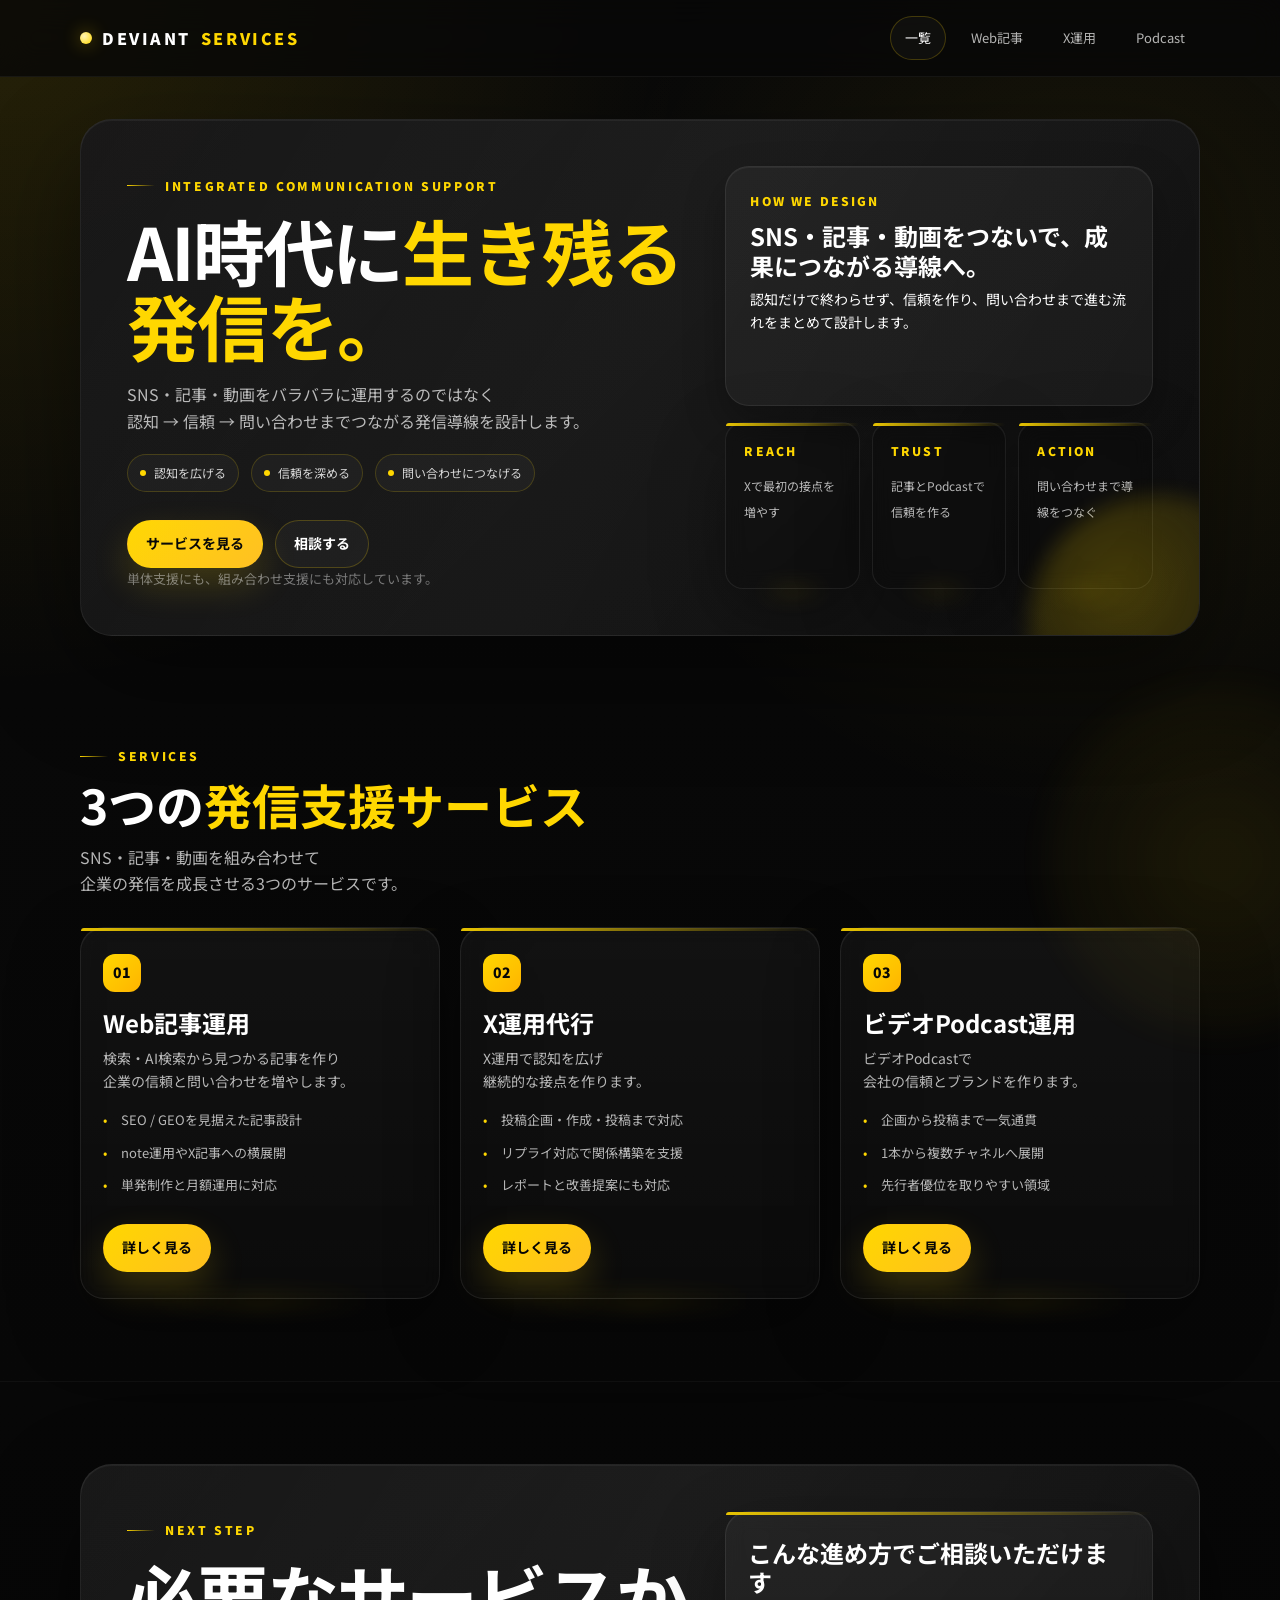
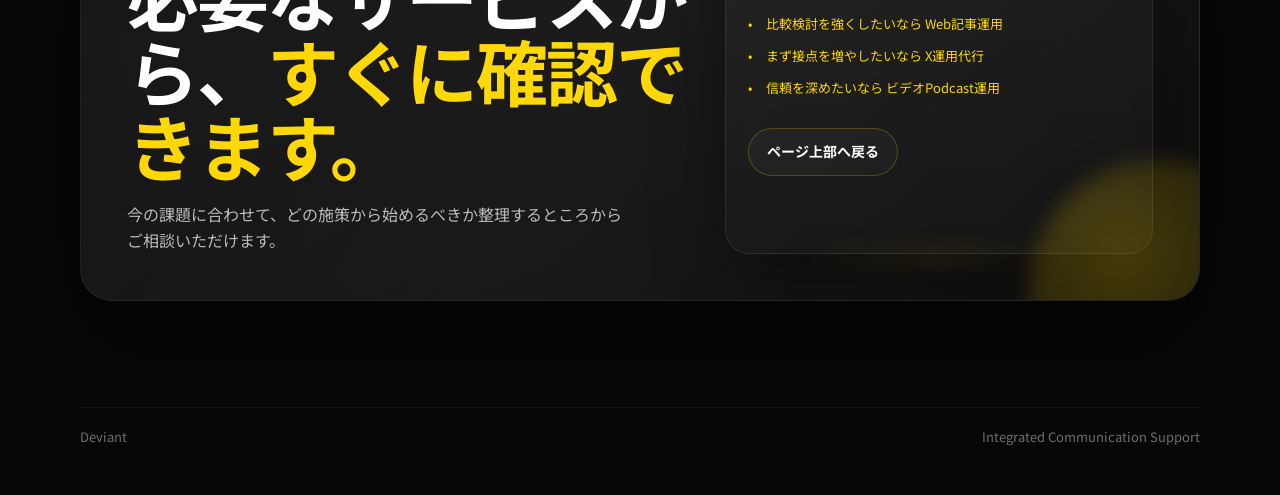
==== commit fce2e046: "Add files via upload" ====
--- a/index.html
+++ b/index.html
@@ -32,16 +32,16 @@
                     <div class="hero-grid">
                         <div class="hero-copy">
                             <div class="eyebrow float-in">Integrated Communication Support</div>
-                            <h1 class="float-in delay-1">発信を、<span class="accent">事業ごとに整理して</span><br>一気通貫で支援する。</h1>
-                            <p class="lead float-in delay-2">Web記事、X運用、ビデオPodcastを別々の施策ではなく、認知獲得から信頼形成、比較検討、問い合わせまでつながる導線として設計します。</p>
+                            <h1 class="float-in delay-1">AI時代に<span class="accent">生き残る発信を。</span></h1>
+                            <p class="lead float-in delay-2">SNS・記事・動画をバラバラに運用するのではなく<br>認知 → 信頼 → 問い合わせまでつながる発信導線を設計します。</p>
                             <div class="chip-row float-in delay-3" style="margin-top: 20px;">
                                 <span class="chip">認知を広げる</span>
                                 <span class="chip">信頼を深める</span>
-                                <span class="chip">比較検討を前に進める</span>
+                                <span class="chip">問い合わせにつなげる</span>
                             </div>
                             <div class="hero-actions">
-                                <a class="button button-primary" href="#services">各サービスを見る</a>
-                                <a class="button button-secondary" href="#value">全体像を見る</a>
+                                <a class="button button-primary" href="#services">サービスを見る</a>
+                                <a class="button button-secondary" href="#contact">相談する</a>
                             </div>
                             <div class="hero-note">単体支援にも、組み合わせ支援にも対応しています。</div>
                         </div>
@@ -49,8 +49,8 @@
                         <div class="hero-side reveal">
                             <div class="stacked-card">
                                 <strong>How We Design</strong>
-                                <h3>点の発信を、線の導線へ。</h3>
-                                <p>認知を取る施策、信頼を作る施策、比較検討に効く施策を整理して、役割が重ならない形で運用します。</p>
+                                <h3>SNS・記事・動画をつないで、成果につながる導線へ。</h3>
+                                <p>認知だけで終わらせず、信頼を作り、問い合わせまで進む流れをまとめて設計します。</p>
                             </div>
                             <div class="metric-stack">
                                 <div class="metric-card">
@@ -59,11 +59,11 @@
                                 </div>
                                 <div class="metric-card">
                                     <strong>Trust</strong>
-                                    <span>記事とPodcastで理解を深める</span>
+                                    <span>記事とPodcastで信頼を作る</span>
                                 </div>
                                 <div class="metric-card">
                                     <strong>Action</strong>
-                                    <span>相談しやすい情報導線を整える</span>
+                                    <span>問い合わせまで導線をつなぐ</span>
                                 </div>
                             </div>
                         </div>
@@ -77,15 +77,15 @@
             <div class="container">
                 <div class="section-head reveal">
                     <div class="eyebrow">Services</div>
-                    <h2>気になるサービスだけ、<span class="accent">個別に見に行ける</span>構成です。</h2>
-                    <p>トップページでは役割だけを短く整理し、詳細は各ページで確認できるようにしています。</p>
+                    <h2>3つの<span class="accent">発信支援サービス</span></h2>
+                    <p>SNS・記事・動画を組み合わせて<br>企業の発信を成長させる3つのサービスです。</p>
                 </div>
 
                 <div class="service-grid">
                     <article class="card service-card reveal">
                         <div class="service-index">01</div>
                         <h3>Web記事運用</h3>
-                        <p>比較検討時に必要な理解と信頼を積み上げる、ストック型の発信支援です。</p>
+                        <p>検索・AI検索から見つかる記事を作り<br>企業の信頼と問い合わせを増やします。</p>
                         <ul class="list">
                             <li>SEO / GEOを見据えた記事設計</li>
                             <li>note運用やX記事への横展開</li>
@@ -99,7 +99,7 @@
                     <article class="card service-card reveal">
                         <div class="service-index">02</div>
                         <h3>X運用代行</h3>
-                        <p>認知獲得とエンゲージメント形成を支え、継続的に接点を作る運用支援です。</p>
+                        <p>X運用で認知を広げ<br>継続的な接点を作ります。</p>
                         <ul class="list">
                             <li>投稿企画・作成・投稿まで対応</li>
                             <li>リプライ対応で関係構築を支援</li>
@@ -113,7 +113,7 @@
                     <article class="card service-card reveal">
                         <div class="service-index">03</div>
                         <h3>ビデオPodcast運用</h3>
-                        <p>人柄や空気感まで届けながら、営業や採用にも効く信頼形成を支援します。</p>
+                        <p>ビデオPodcastで<br>会社の信頼とブランドを作ります。</p>
                         <ul class="list">
                             <li>企画から投稿まで一気通貫</li>
                             <li>1本から複数チャネルへ展開</li>
@@ -127,42 +127,6 @@
             </div>
         </section>
 
-        <!-- Value -->
-        <section class="section" id="value">
-            <div class="container">
-                <div class="section-head reveal">
-                    <div class="eyebrow">Why These 3</div>
-                    <h2>3事業を持っている理由は、<span class="accent">導線を分断しないため</span>です。</h2>
-                    <p>チャネルごとに目的を分けて設計すると、発信は単発施策ではなく、営業や採用にも使える導線になっていきます。</p>
-                </div>
-
-                <div class="value-grid">
-                    <article class="card value-card reveal">
-                        <div class="value-index">A</div>
-                        <h3>認知を取る</h3>
-                        <p>Xで最初の接点を作り、情報に触れる入口を広げます。リアルタイム性が高く、接点づくりに向いた役割です。</p>
-                    </article>
-                    <article class="card value-card reveal">
-                        <div class="value-index">B</div>
-                        <h3>信頼を深める</h3>
-                        <p>記事やPodcastで、サービス理解や会社の温度感まで伝えます。問い合わせ前の不安を減らしやすくなります。</p>
-                    </article>
-                    <article class="card value-card reveal">
-                        <div class="value-index">C</div>
-                        <h3>比較検討を支える</h3>
-                        <p>記事や固定情報を整え、必要に応じてSEO / GEOまで視野に入れることで、選ばれやすい状態へつなげます。</p>
-                    </article>
-                    <article class="quote-shell reveal">
-                        <div class="quote-copy">
-                            <div class="eyebrow">One Team</div>
-                            <h2>発信を増やすだけでなく、<span class="accent">流れごと整える</span>。</h2>
-                            <p>バラバラに外注するのではなく、役割分担を踏まえてまとめて設計できることが、全体最適につながります。</p>
-                        </div>
-                    </article>
-                </div>
-            </div>
-        </section>
-
         <!-- CTA -->
         <section class="section" id="contact">
             <div class="container">
@@ -170,8 +134,8 @@
                     <div class="cta-grid">
                         <div class="cta-copy">
                             <div class="eyebrow">Next Step</div>
-                            <h2>まずは、<span class="accent">必要な事業から</span>ご確認ください。</h2>
-                            <p>すべてを同時に始める必要はありません。今の発信状況に合わせて、どこから着手すべきかを整理するところからご相談いただけます。</p>
+                            <h2>必要なサービスから、<span class="accent">すぐに確認できます。</span></h2>
+                            <p>今の課題に合わせて、どの施策から始めるべきか整理するところからご相談いただけます。</p>
                         </div>
                         <div class="card">
                             <h3>こんな進め方でご相談いただけます</h3>
@@ -198,5 +162,3 @@
     </footer>
 </body>
 </html>
-
-
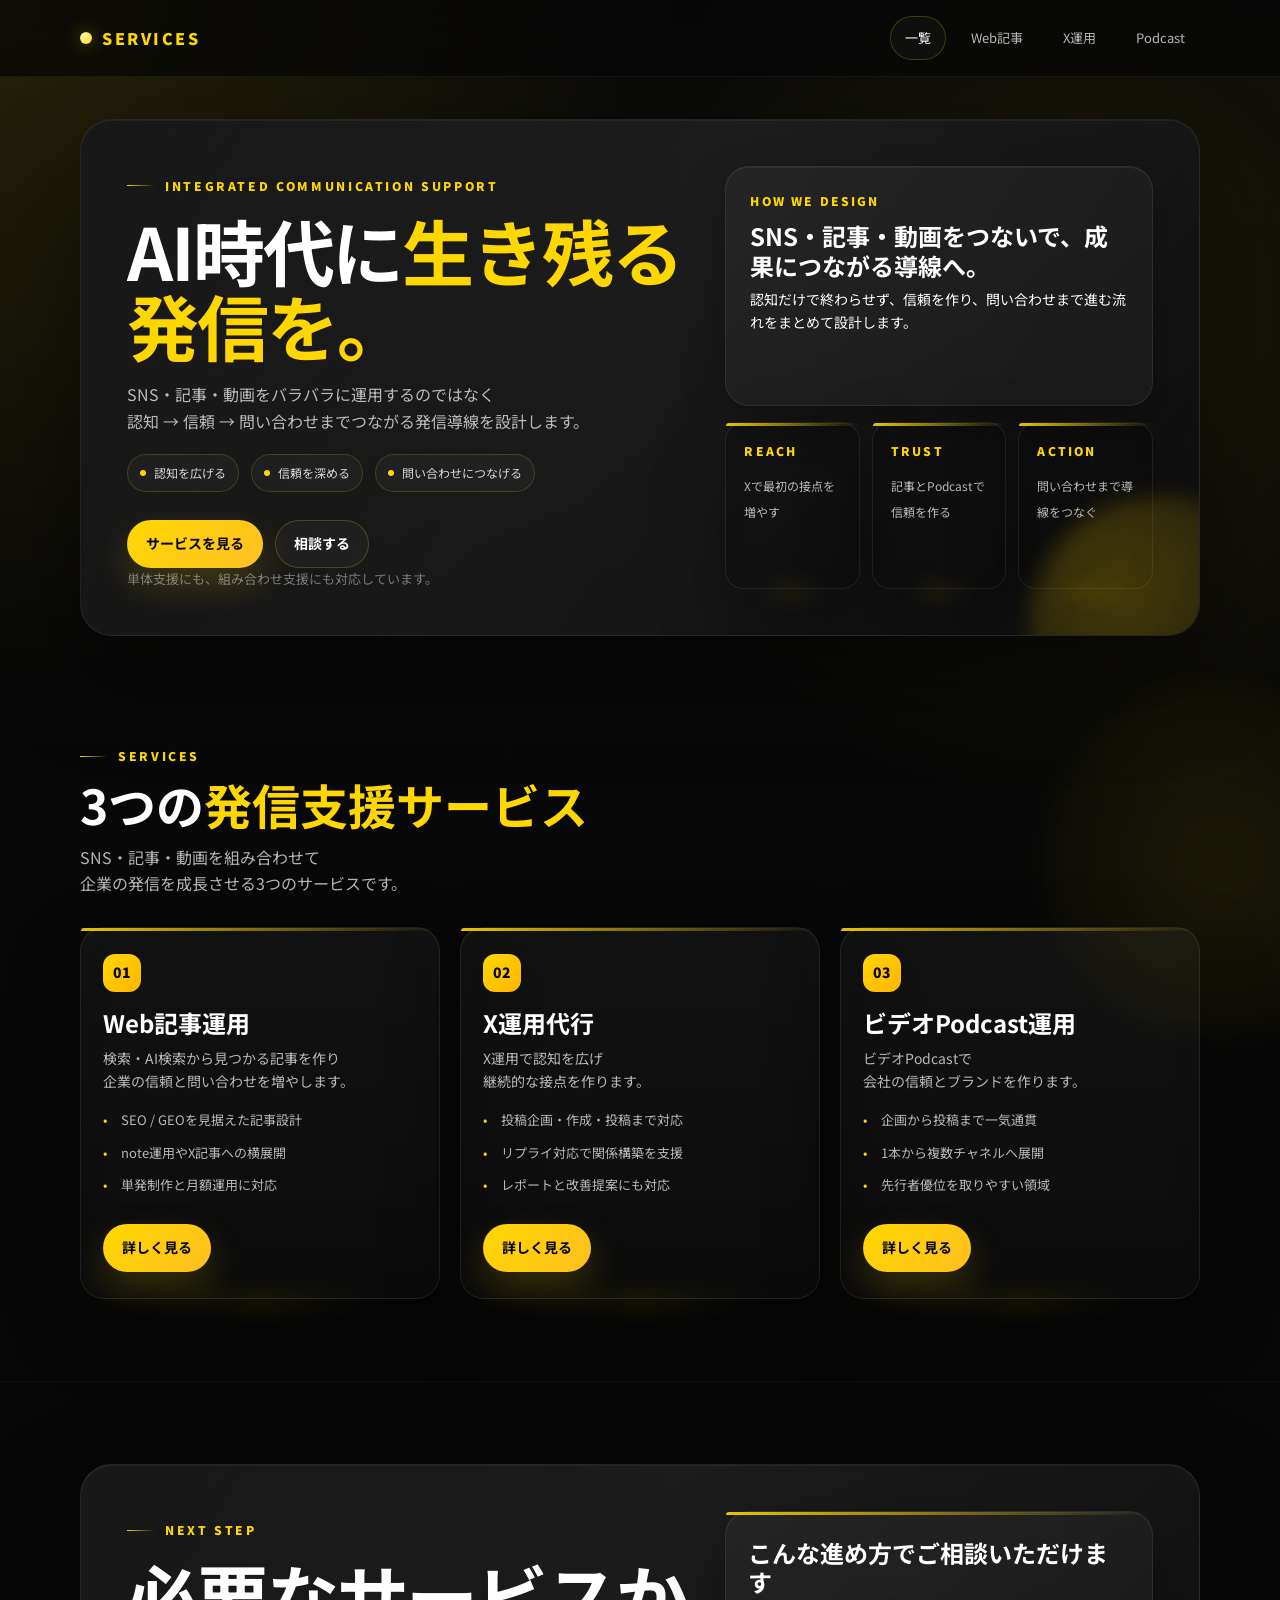
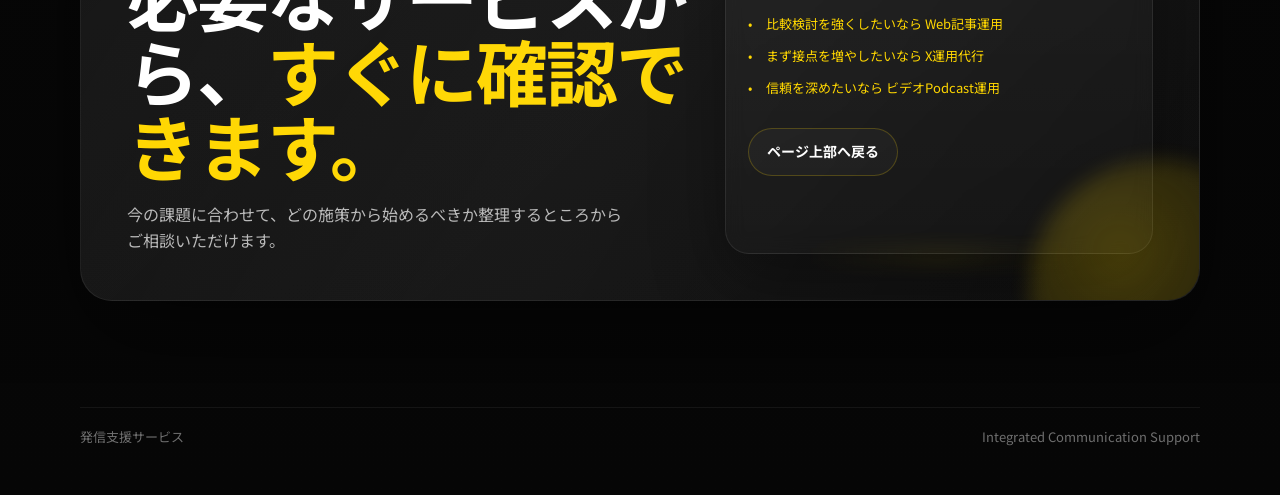
==== commit 5a115766: "Add files via upload" ====
--- a/index.html
+++ b/index.html
@@ -3,8 +3,8 @@
 <head>
     <meta charset="UTF-8">
     <meta name="viewport" content="width=device-width, initial-scale=1.0">
-    <title>Deviant | 3事業の発信支援サービス</title>
-    <meta name="description" content="Web記事運用、X運用代行、ビデオPodcast運用を一覧で比較できるDeviantの入口ページです。">
+    <title>3事業の発信支援サービス</title>
+    <meta name="description" content="Web記事運用、X運用代行、ビデオPodcast運用を一覧で比較できる入口ページです。">
     <link rel="preconnect" href="https://fonts.googleapis.com">
     <link rel="preconnect" href="https://fonts.gstatic.com" crossorigin>
     <link href="https://fonts.googleapis.com/css2?family=Noto+Sans+JP:wght@400;500;700;900&display=swap" rel="stylesheet">
@@ -14,7 +14,7 @@
 <body>
     <header class="site-header">
         <div class="container header-inner">
-            <a class="brand" href="index.html">Deviant <span>Services</span></a>
+            <a class="brand" href="index.html" aria-label="トップへ戻る"><span>Services</span></a>
             <nav class="header-nav">
                 <a class="nav-link" data-page-link href="index.html">一覧</a>
                 <a class="nav-link" data-page-link href="article.html">Web記事</a>
@@ -156,9 +156,12 @@
 
     <footer class="footer">
         <div class="container footer-inner">
-            <span>Deviant</span>
+            <span>発信支援サービス</span>
             <span>Integrated Communication Support</span>
         </div>
     </footer>
 </body>
 </html>
+
+
+
--- a/site.css
+++ b/site.css
@@ -682,14 +682,36 @@
 }
 
 @media (max-width: 760px) {
+    .site-header {
+        position: static;
+    }
+
     .header-inner,
     .footer-inner {
         flex-direction: column;
         align-items: flex-start;
     }
 
+    .brand {
+        display: none;
+    }
+
+    .header-inner {
+        min-height: auto;
+        padding: 12px 0;
+    }
+
     .header-nav {
+        width: 100%;
+        flex-wrap: nowrap;
         justify-content: flex-start;
+        overflow-x: auto;
+        padding-bottom: 4px;
+        scrollbar-width: none;
+    }
+
+    .header-nav::-webkit-scrollbar {
+        display: none;
     }
 
     .hero,
@@ -720,9 +742,15 @@
         font-size: 15px;
     }
 
-    .button,
+    .button {
+        width: 100%;
+    }
+
     .nav-link {
-        width: 100%;
+        width: auto;
+        flex: 0 0 auto;
+        padding: 8px 12px;
+        font-size: 12px;
     }
 
     .hero-actions,
@@ -732,7 +760,6 @@
         align-items: stretch;
     }
 }
-
 @media (prefers-reduced-motion: reduce) {
     *,
     *::before,
@@ -744,3 +771,5 @@
 }
 
 
+
+
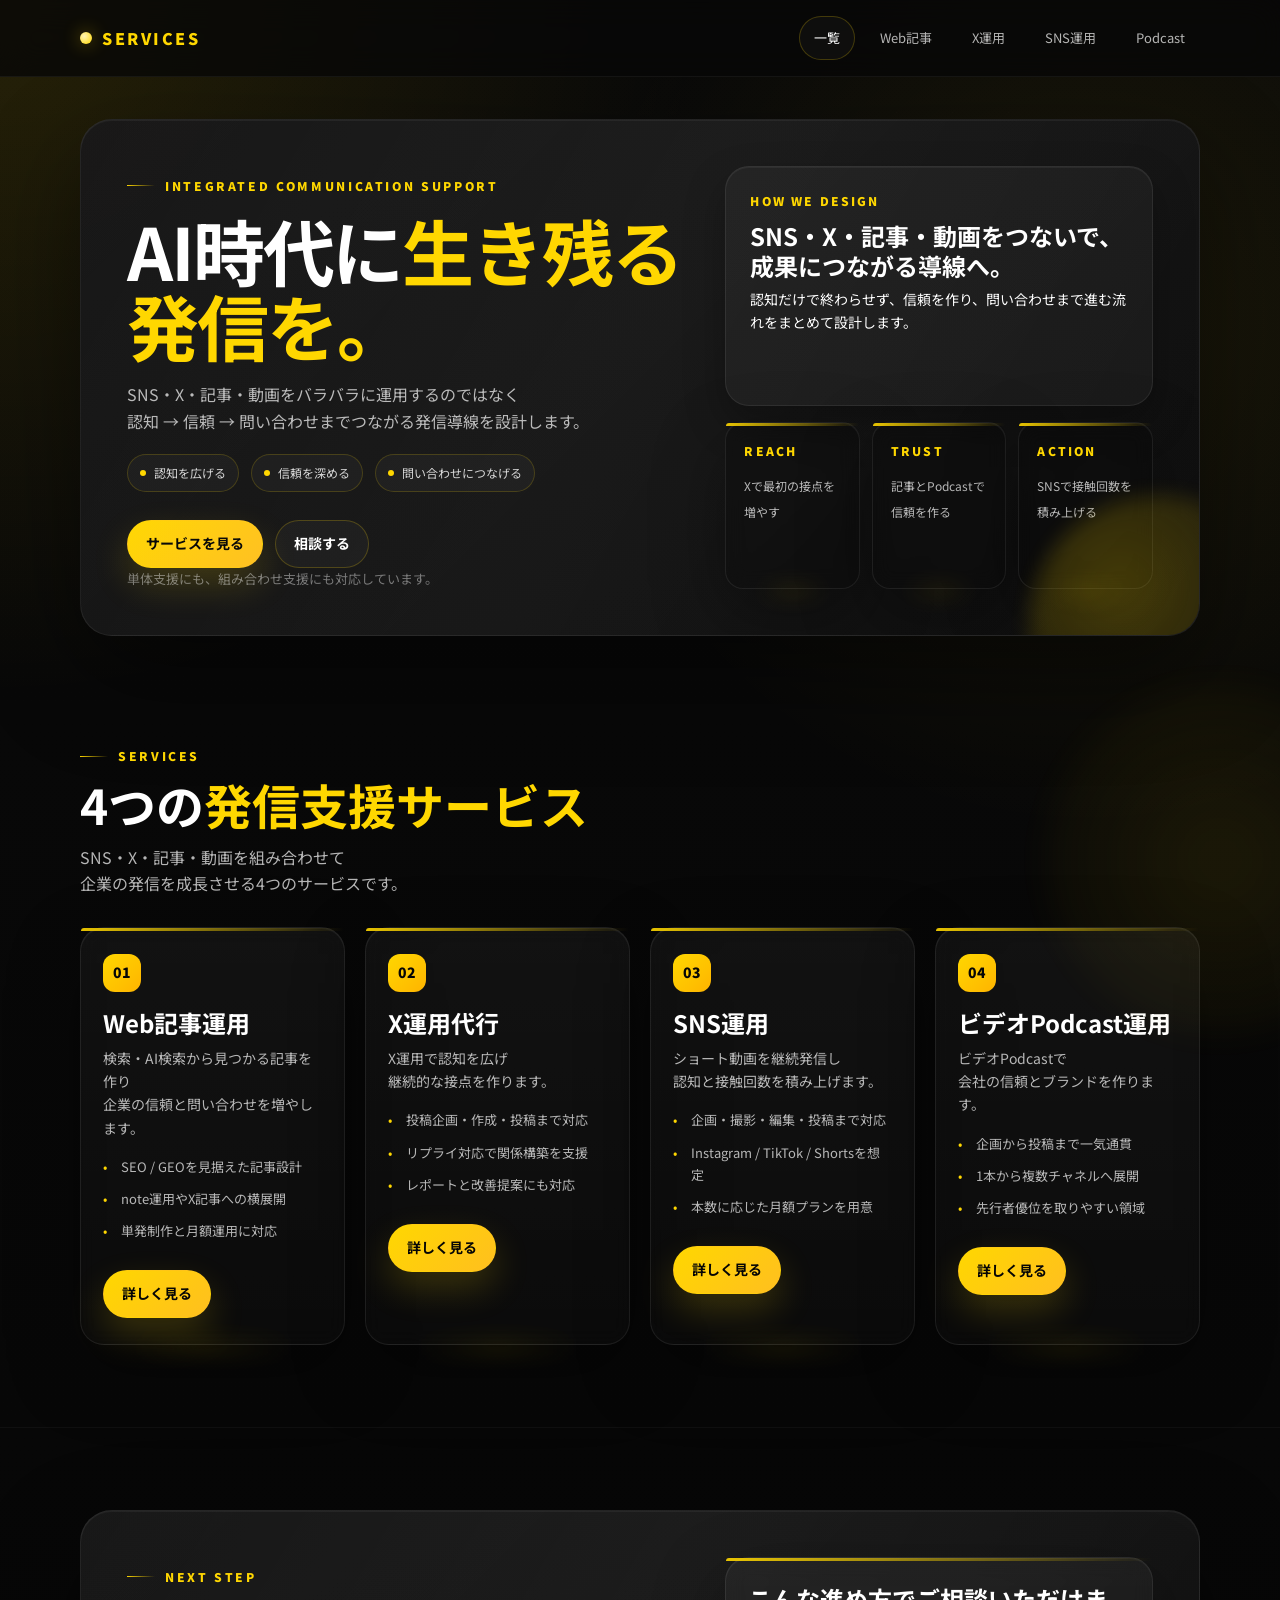
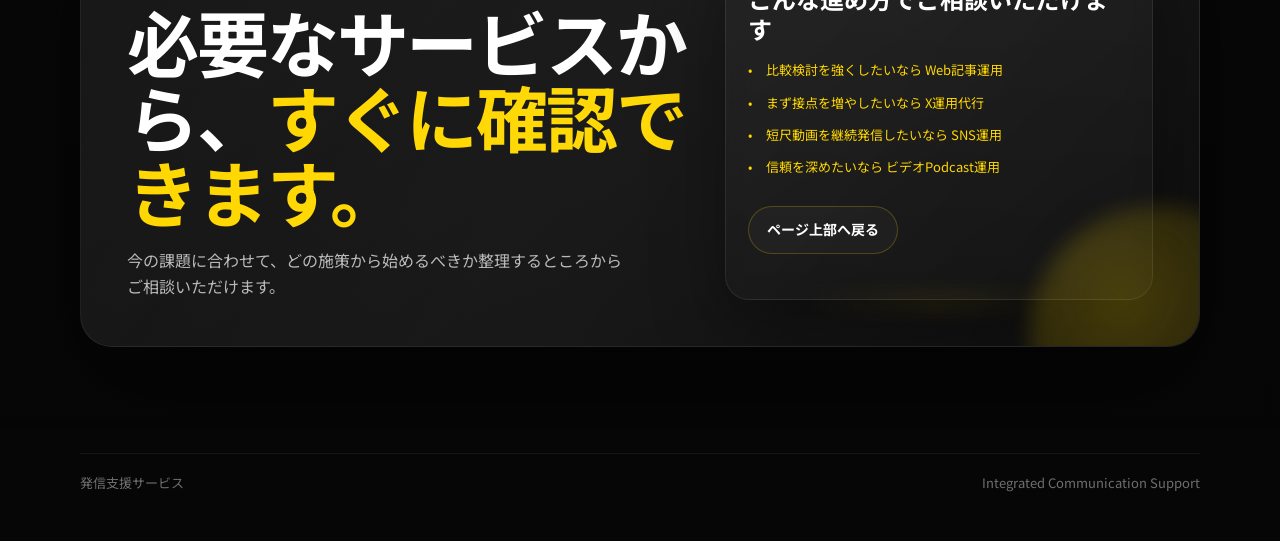
==== commit a671de8f: "Add files via upload" ====
--- a/index.html
+++ b/index.html
@@ -1,10 +1,10 @@
-﻿<!DOCTYPE html>
+<!DOCTYPE html>
 <html lang="ja">
 <head>
     <meta charset="UTF-8">
     <meta name="viewport" content="width=device-width, initial-scale=1.0">
-    <title>3事業の発信支援サービス</title>
-    <meta name="description" content="Web記事運用、X運用代行、ビデオPodcast運用を一覧で比較できる入口ページです。">
+    <title>4事業の発信支援サービス</title>
+    <meta name="description" content="Web記事運用、X運用代行、SNS運用、ビデオPodcast運用を一覧で比較できる入口ページです。">
     <link rel="preconnect" href="https://fonts.googleapis.com">
     <link rel="preconnect" href="https://fonts.gstatic.com" crossorigin>
     <link href="https://fonts.googleapis.com/css2?family=Noto+Sans+JP:wght@400;500;700;900&display=swap" rel="stylesheet">
@@ -19,13 +19,13 @@
                 <a class="nav-link" data-page-link href="index.html">一覧</a>
                 <a class="nav-link" data-page-link href="article.html">Web記事</a>
                 <a class="nav-link" data-page-link href="x.html">X運用</a>
+                <a class="nav-link" data-page-link href="sns.html">SNS運用</a>
                 <a class="nav-link" data-page-link href="podcast.html">Podcast</a>
             </nav>
         </div>
     </header>
 
     <main class="page-main">
-        <!-- Hero -->
         <section class="hero" id="top">
             <div class="container">
                 <div class="hero-shell">
@@ -33,7 +33,7 @@
                         <div class="hero-copy">
                             <div class="eyebrow float-in">Integrated Communication Support</div>
                             <h1 class="float-in delay-1">AI時代に<span class="accent">生き残る発信を。</span></h1>
-                            <p class="lead float-in delay-2">SNS・記事・動画をバラバラに運用するのではなく<br>認知 → 信頼 → 問い合わせまでつながる発信導線を設計します。</p>
+                            <p class="lead float-in delay-2">SNS・X・記事・動画をバラバラに運用するのではなく<br>認知 → 信頼 → 問い合わせまでつながる発信導線を設計します。</p>
                             <div class="chip-row float-in delay-3" style="margin-top: 20px;">
                                 <span class="chip">認知を広げる</span>
                                 <span class="chip">信頼を深める</span>
@@ -49,7 +49,7 @@
                         <div class="hero-side reveal">
                             <div class="stacked-card">
                                 <strong>How We Design</strong>
-                                <h3>SNS・記事・動画をつないで、成果につながる導線へ。</h3>
+                                <h3>SNS・X・記事・動画をつないで、成果につながる導線へ。</h3>
                                 <p>認知だけで終わらせず、信頼を作り、問い合わせまで進む流れをまとめて設計します。</p>
                             </div>
                             <div class="metric-stack">
@@ -63,7 +63,7 @@
                                 </div>
                                 <div class="metric-card">
                                     <strong>Action</strong>
-                                    <span>問い合わせまで導線をつなぐ</span>
+                                    <span>SNSで接触回数を積み上げる</span>
                                 </div>
                             </div>
                         </div>
@@ -72,16 +72,15 @@
             </div>
         </section>
 
-        <!-- Services -->
         <section class="section" id="services">
             <div class="container">
                 <div class="section-head reveal">
                     <div class="eyebrow">Services</div>
-                    <h2>3つの<span class="accent">発信支援サービス</span></h2>
-                    <p>SNS・記事・動画を組み合わせて<br>企業の発信を成長させる3つのサービスです。</p>
+                    <h2>4つの<span class="accent">発信支援サービス</span></h2>
+                    <p>SNS・X・記事・動画を組み合わせて<br>企業の発信を成長させる4つのサービスです。</p>
                 </div>
 
-                <div class="service-grid">
+                <div class="service-grid service-grid-four">
                     <article class="card service-card reveal">
                         <div class="service-index">01</div>
                         <h3>Web記事運用</h3>
@@ -112,6 +111,20 @@
 
                     <article class="card service-card reveal">
                         <div class="service-index">03</div>
+                        <h3>SNS運用</h3>
+                        <p>ショート動画を継続発信し<br>認知と接触回数を積み上げます。</p>
+                        <ul class="list">
+                            <li>企画・撮影・編集・投稿まで対応</li>
+                            <li>Instagram / TikTok / Shortsを想定</li>
+                            <li>本数に応じた月額プランを用意</li>
+                        </ul>
+                        <div class="button-row">
+                            <a class="button button-primary" href="sns.html">詳しく見る</a>
+                        </div>
+                    </article>
+
+                    <article class="card service-card reveal">
+                        <div class="service-index">04</div>
                         <h3>ビデオPodcast運用</h3>
                         <p>ビデオPodcastで<br>会社の信頼とブランドを作ります。</p>
                         <ul class="list">
@@ -127,7 +140,6 @@
             </div>
         </section>
 
-        <!-- CTA -->
         <section class="section" id="contact">
             <div class="container">
                 <div class="cta-shell reveal">
@@ -142,6 +154,7 @@
                             <ul class="check-list">
                                 <li><a class="inline-link" href="article.html">比較検討を強くしたいなら Web記事運用</a></li>
                                 <li><a class="inline-link" href="x.html">まず接点を増やしたいなら X運用代行</a></li>
+                                <li><a class="inline-link" href="sns.html">短尺動画を継続発信したいなら SNS運用</a></li>
                                 <li><a class="inline-link" href="podcast.html">信頼を深めたいなら ビデオPodcast運用</a></li>
                             </ul>
                             <div class="button-row">
@@ -161,7 +174,4 @@
         </div>
     </footer>
 </body>
-</html>
-
-
-
+</html>
--- a/site.css
+++ b/site.css
@@ -1,4 +1,4 @@
-﻿:root {
+:root {
     --bg: #070707;
     --bg-soft: #101010;
     --panel: rgba(255, 255, 255, 0.045);
@@ -53,7 +53,7 @@
     opacity: 0.5;
 }
 
-
+
 body::after {
     content: "";
     position: fixed;
@@ -66,7 +66,7 @@
     filter: blur(16px);
     pointer-events: none;
     opacity: 0.7;
-}
+}
 a {
     color: inherit;
     text-decoration: none;
@@ -358,7 +358,7 @@
     border-radius: var(--radius-lg);
     border: 1px solid rgba(255, 255, 255, 0.08);
     background: linear-gradient(180deg, rgba(255, 255, 255, 0.045), rgba(255, 255, 255, 0.02));
-    backdrop-filter: blur(10px);
+    backdrop-filter: blur(10px);
     box-shadow: var(--shadow-lg), inset 0 1px 0 rgba(255, 255, 255, 0.04);
     transition: transform 0.28s ease, border-color 0.28s ease, box-shadow 0.28s ease;
 }
@@ -467,6 +467,10 @@
 .related-grid,
 .highlight-grid {
     grid-template-columns: repeat(3, minmax(0, 1fr));
+}
+
+.service-grid-four {
+    grid-template-columns: repeat(4, minmax(0, 1fr));
 }
 
 .value-grid,
@@ -679,6 +683,10 @@
     .metric-stack {
         grid-template-columns: 1fr;
     }
+
+    .service-grid-four {
+        grid-template-columns: repeat(2, minmax(0, 1fr));
+    }
 }
 
 @media (max-width: 760px) {
@@ -759,6 +767,10 @@
     .tag-row {
         align-items: stretch;
     }
+
+    .service-grid-four {
+        grid-template-columns: 1fr;
+    }
 }
 @media (prefers-reduced-motion: reduce) {
     *,
@@ -768,8 +780,4 @@
         transition: none !important;
         scroll-behavior: auto !important;
     }
-}
-
-
-
-
+}
